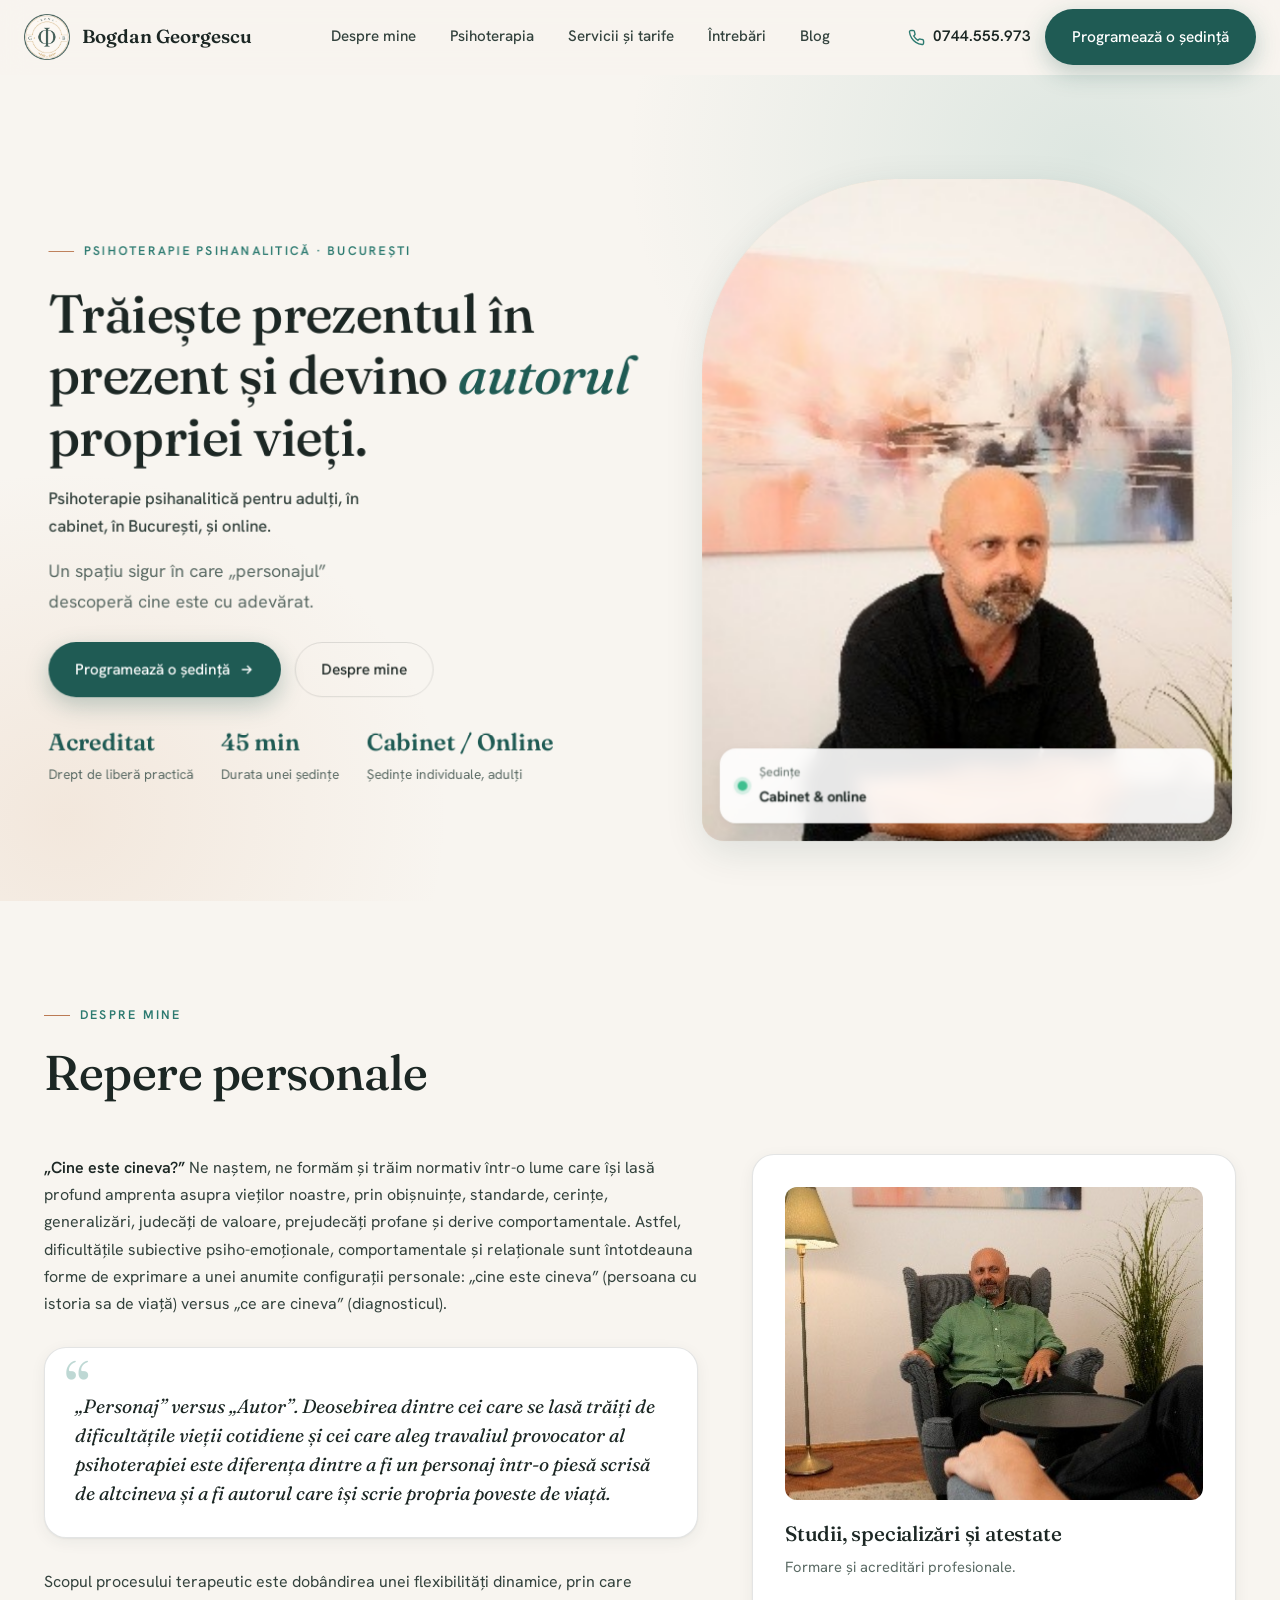
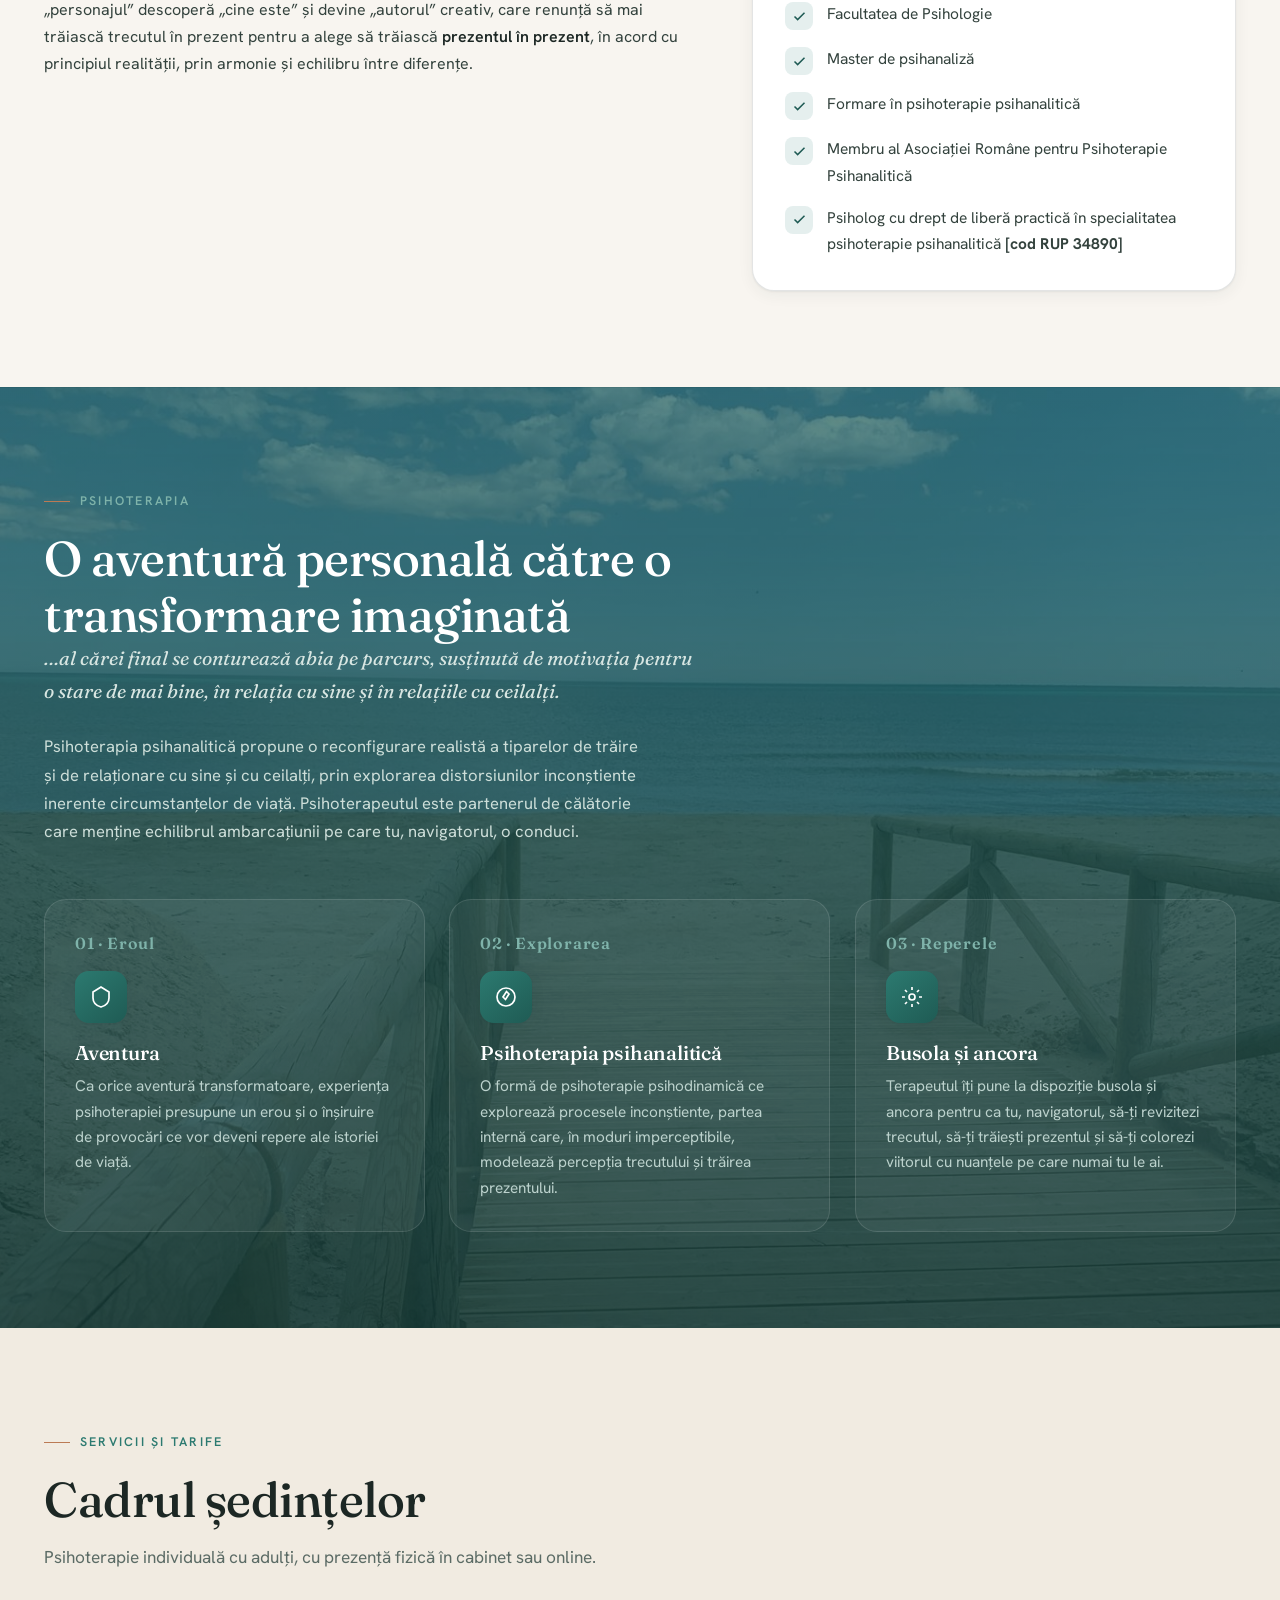
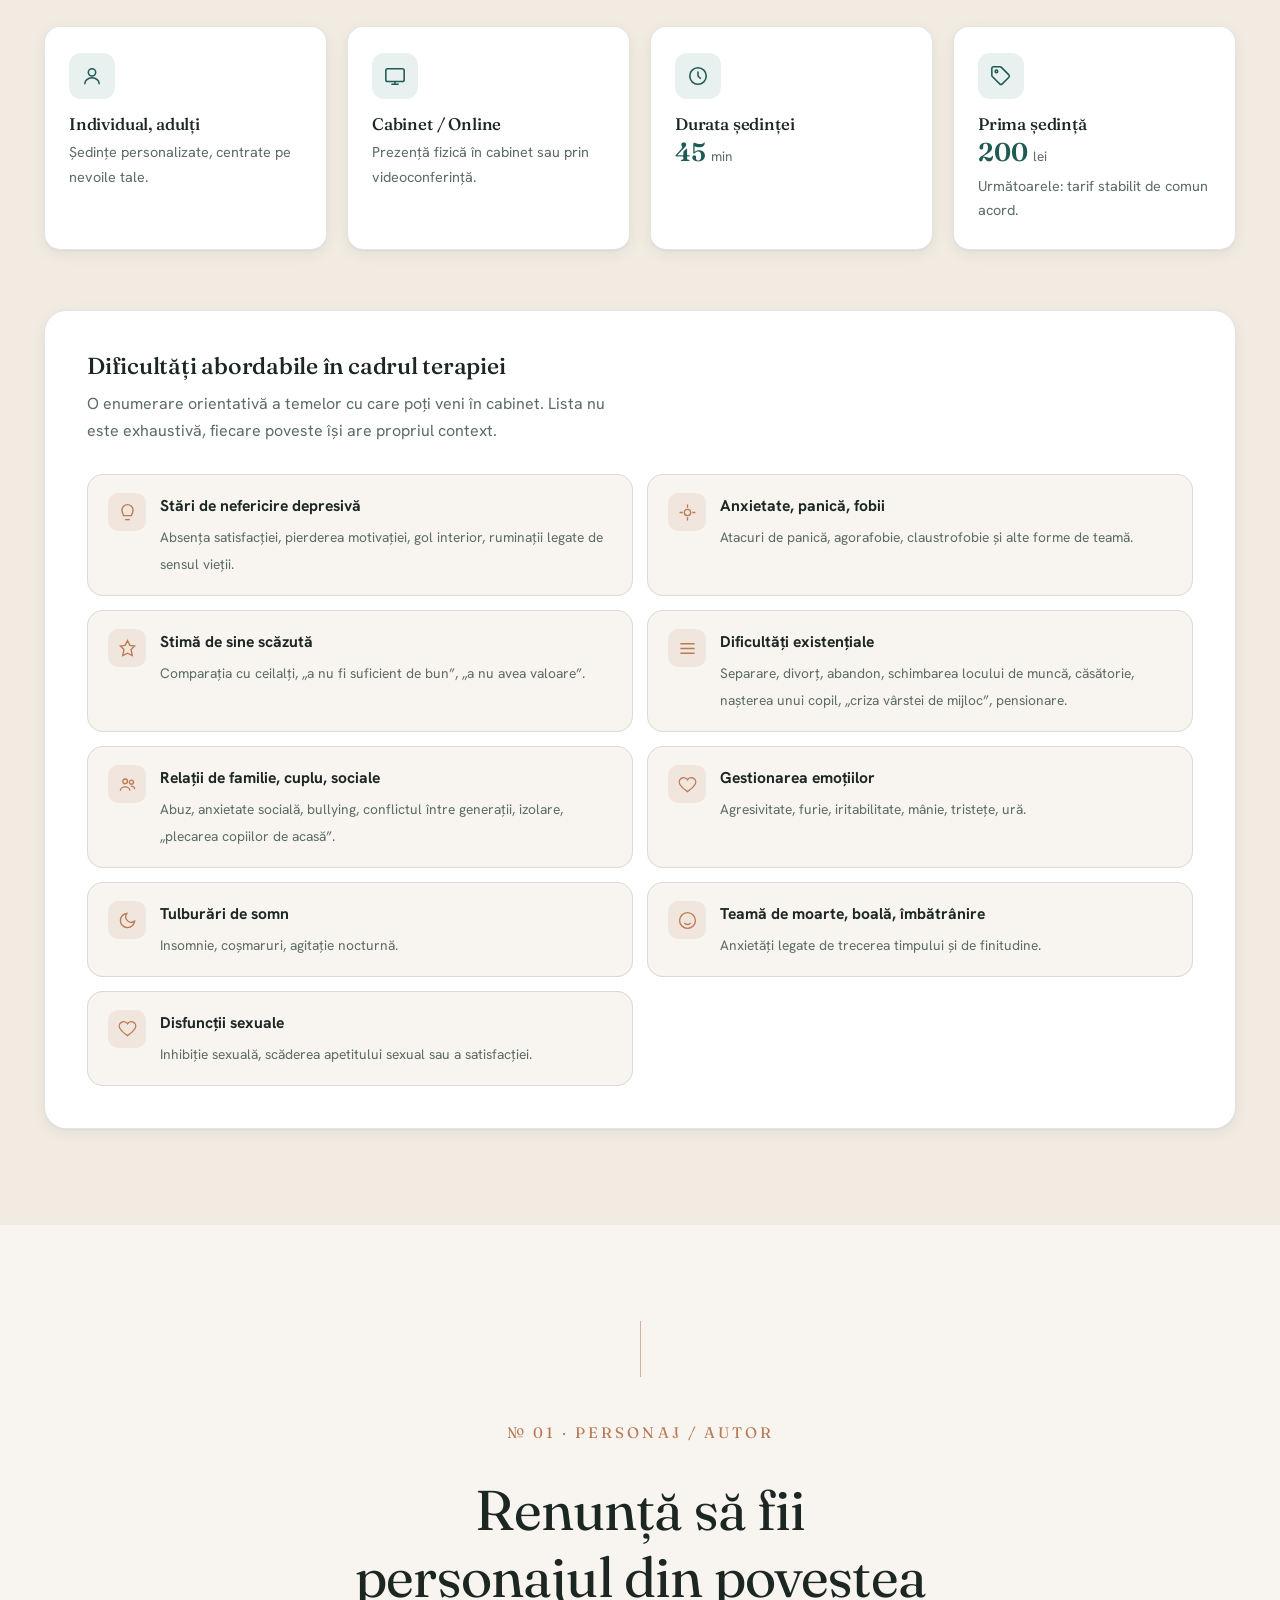
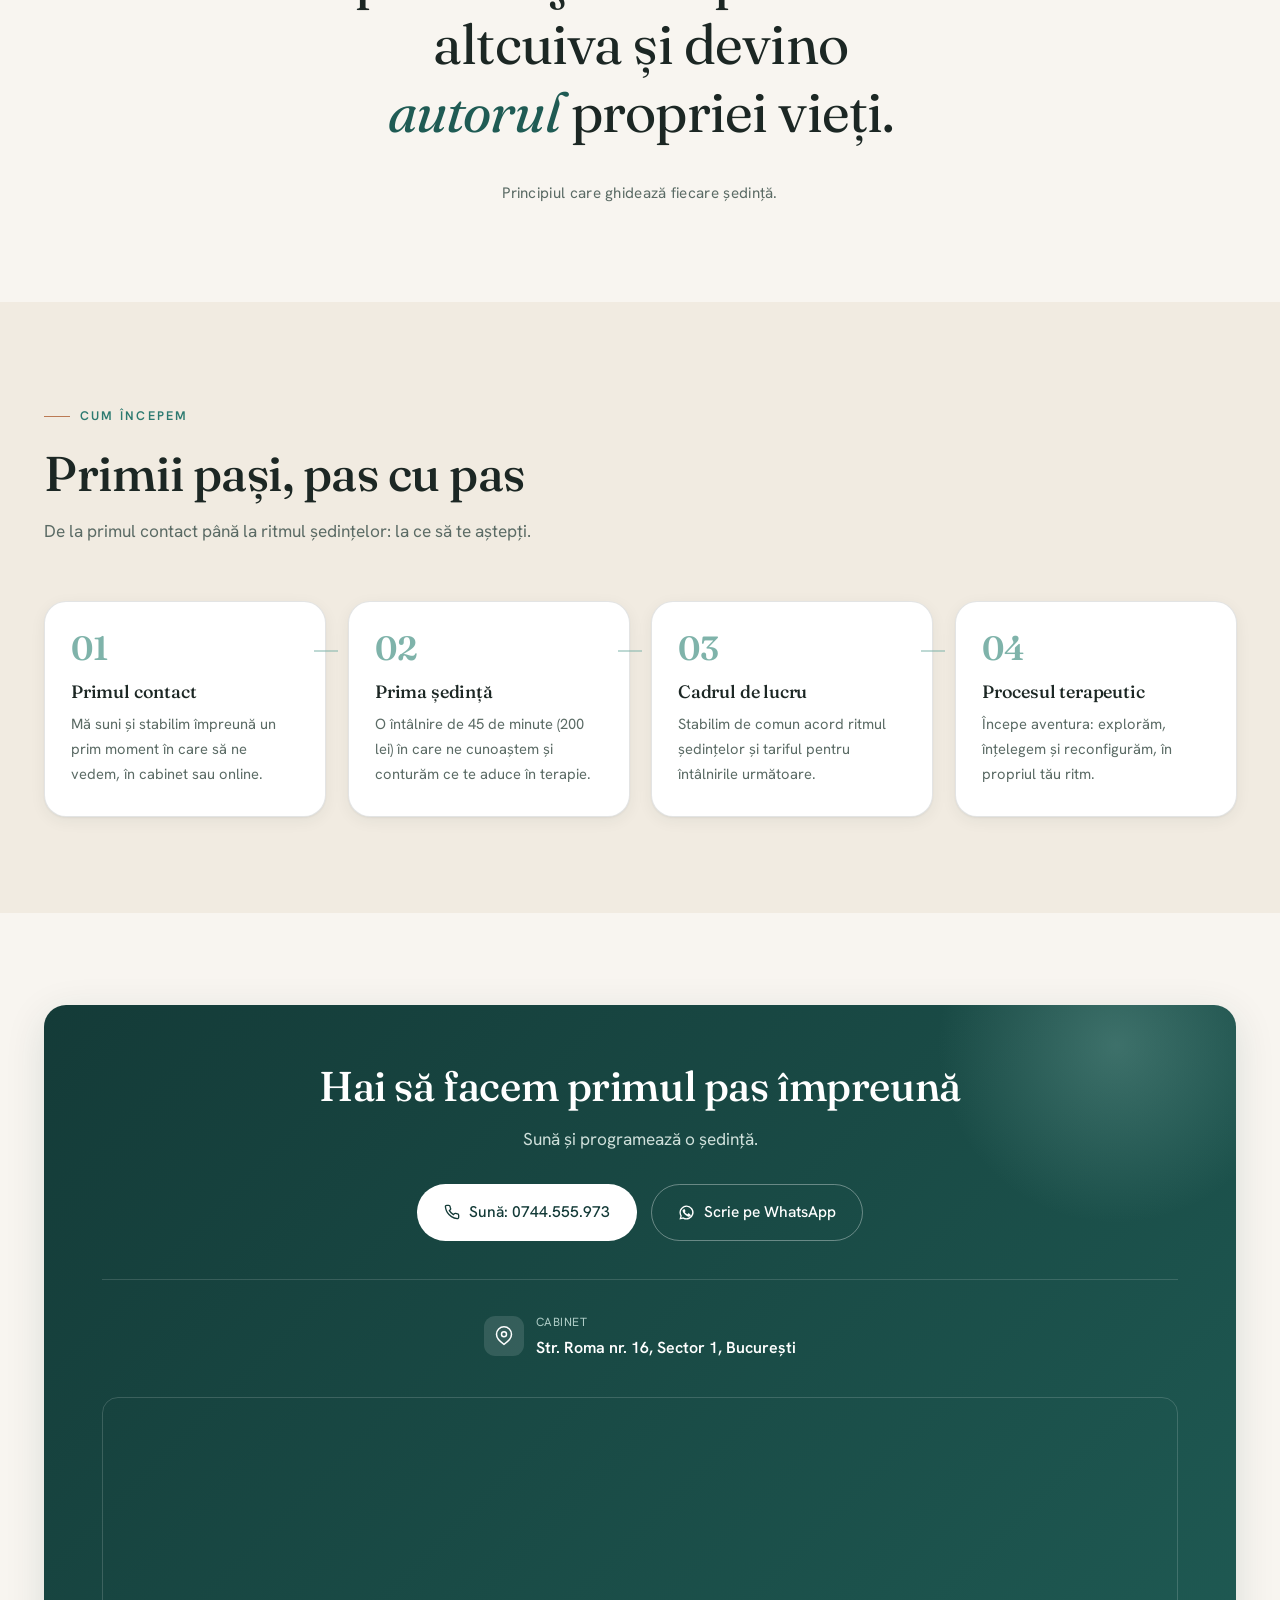
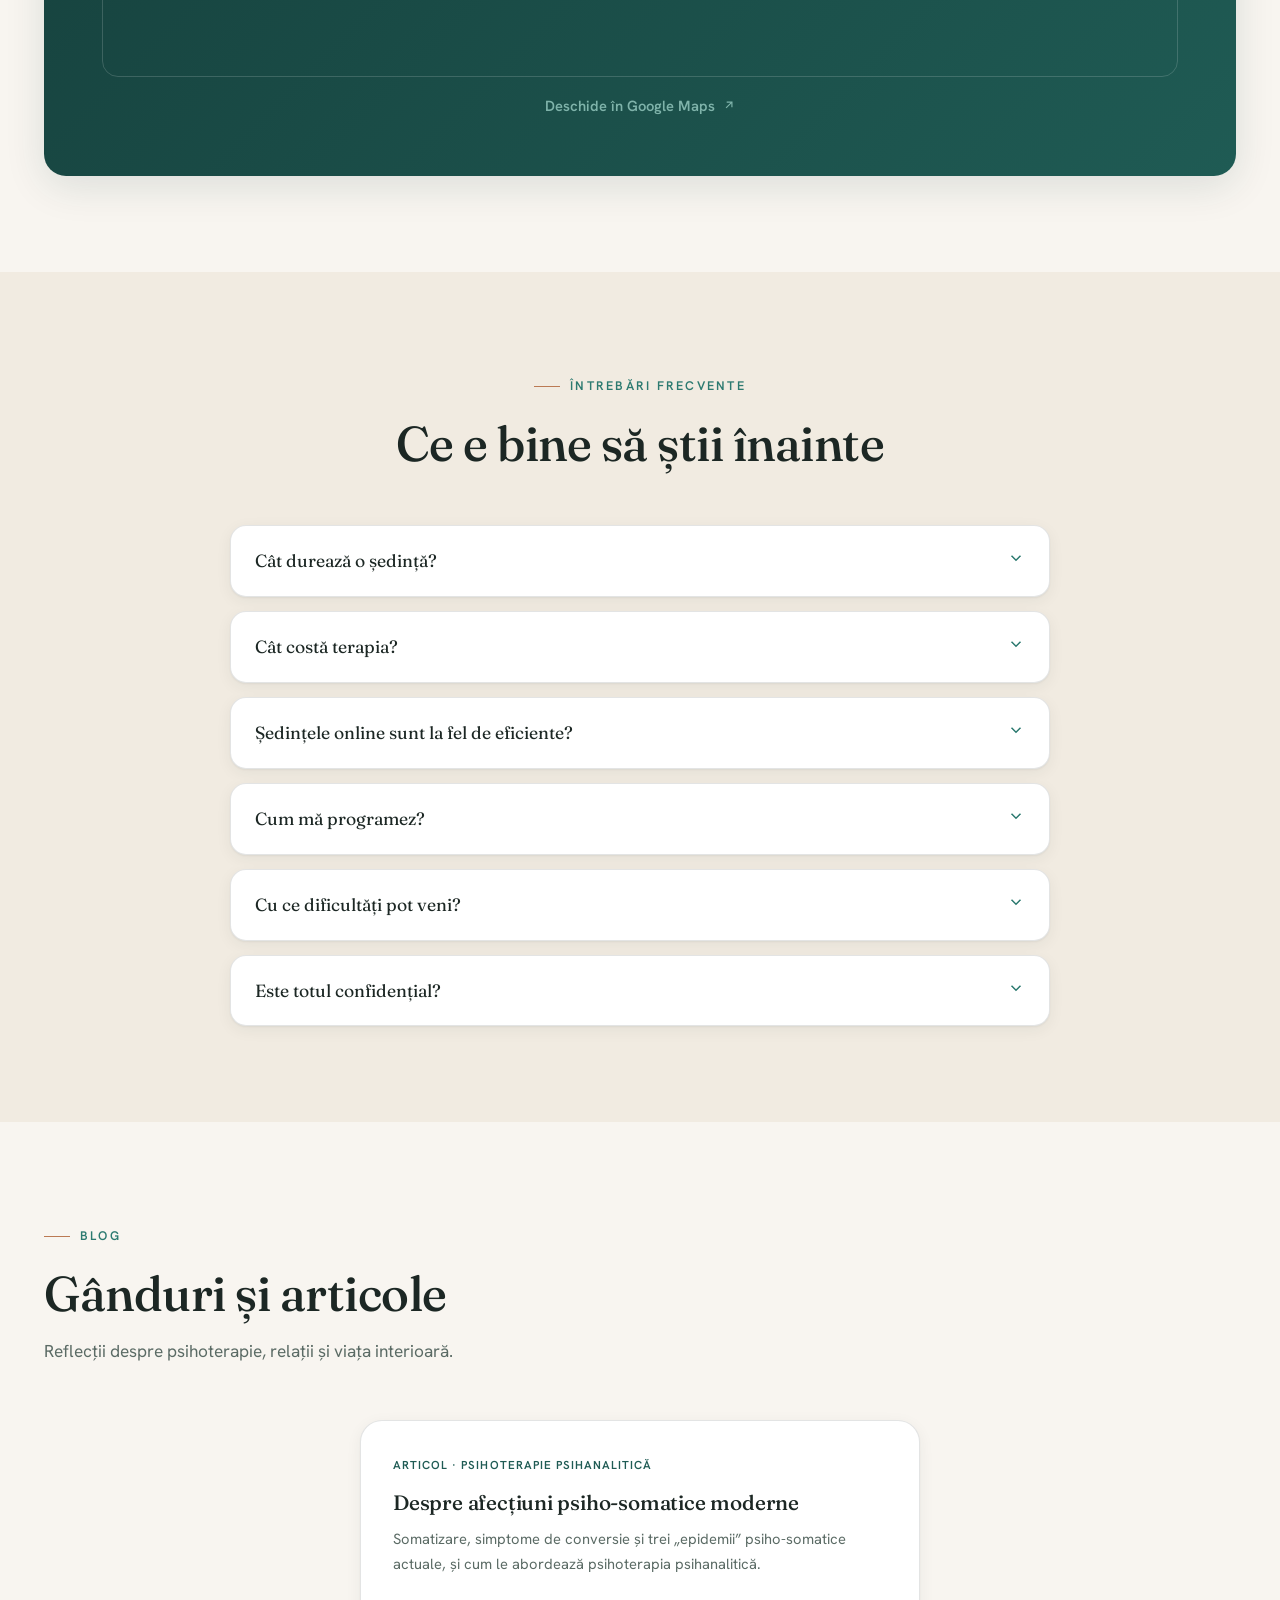
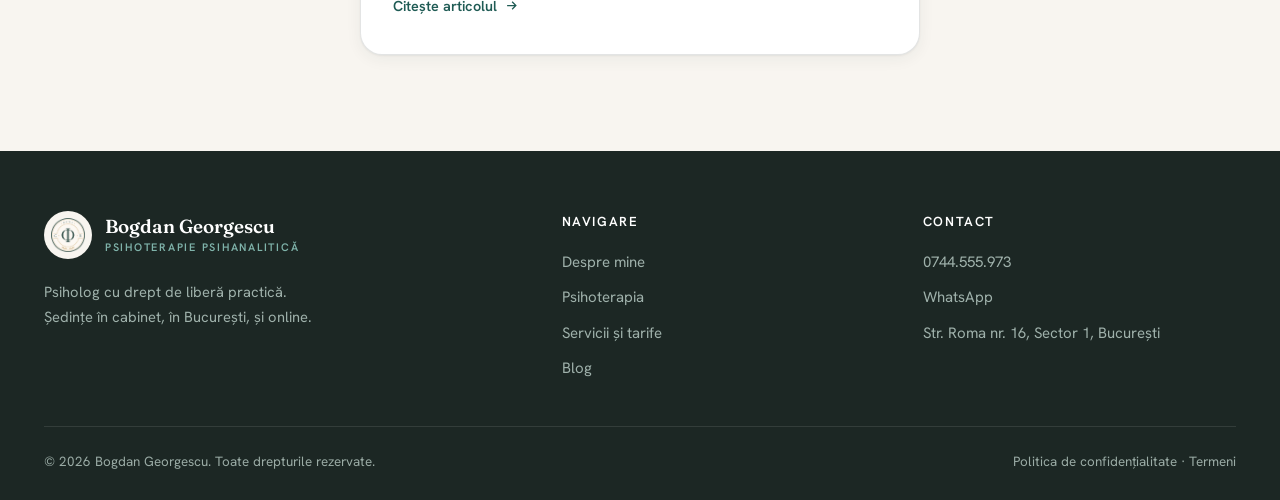
==== index.html @ 15e38ee3 "Harta interactiva cu pin (OpenStreetMap, fara cookies) + link Google Maps Co-Authored-By: Claude Opu" ====
<!DOCTYPE html>
<html lang="ro">
<head>
<meta charset="UTF-8">
<meta name="viewport" content="width=device-width, initial-scale=1.0">
<meta name="robots" content="noindex, nofollow">
<title>Bogdan Georgescu · Psihoterapie psihanalitică | București</title>
<meta name="description" content="Cabinet de psihoterapie psihanalitică, psiholog cu drept de liberă practică. Ședințe individuale cu adulți, în cabinet (Str. Roma nr. 16, Sector 1, București) sau online.">
<meta name="theme-color" content="#143b38">
<link rel="icon" type="image/png" href="images/logo-mark.png">
<link rel="apple-touch-icon" href="images/logo-mark.png">

<!-- Open Graph / Twitter -->
<meta property="og:type" content="website">
<meta property="og:locale" content="ro_RO">
<meta property="og:title" content="Bogdan Georgescu · Psihoterapie psihanalitică">
<meta property="og:description" content="Un cadru terapeutic pentru explorarea dificultăților emoționale, relaționale și existențiale. Ședințe în cabinet (București) sau online.">
<meta property="og:image" content="images/logo-full.png">
<meta name="twitter:card" content="summary_large_image">
<meta name="twitter:title" content="Bogdan Georgescu · Psihoterapie psihanalitică">
<meta name="twitter:description" content="Psihoterapie psihanalitică pentru adulți, în cabinet, în București, și online.">
<meta name="twitter:image" content="images/logo-full.png">

<link rel="preconnect" href="https://fonts.googleapis.com">
<link rel="preconnect" href="https://fonts.gstatic.com" crossorigin>
<link href="https://fonts.googleapis.com/css2?family=Fraunces:opsz,wght@9..144,400;9..144,500;9..144,600&family=Hanken+Grotesk:wght@400;500;600;700&display=swap" rel="stylesheet">

<link rel="stylesheet" href="styles.css">
</head>
<body>

<a href="#despre" class="skip">Sari la conținut</a>
<div class="progress" id="progress"></div>

<!-- ============ NAV ============ -->
<header class="nav" id="nav">
  <div class="wrap nav-inner">
    <a href="#top" class="brand">
      <img src="images/logo-mark.png" alt="" class="logo-mark">
      <span>Bogdan&nbsp;Georgescu</span>
    </a>
    <nav class="nav-links" id="navlinks">
      <a href="#despre">Despre mine</a>
      <a href="#psihoterapia">Psihoterapia</a>
      <a href="#servicii">Servicii și tarife</a>
      <a href="#faq">Întrebări</a>
      <a href="#blog">Blog</a>
    </nav>
    <div class="nav-cta">
      <span class="nav-phone">
        <svg width="17" height="17" viewBox="0 0 24 24" fill="none" stroke="currentColor" stroke-width="2"><path d="M22 16.92v3a2 2 0 0 1-2.18 2 19.79 19.79 0 0 1-8.63-3.07 19.5 19.5 0 0 1-6-6 19.79 19.79 0 0 1-3.07-8.67A2 2 0 0 1 4.11 2h3a2 2 0 0 1 2 1.72c.13.96.36 1.9.7 2.81a2 2 0 0 1-.45 2.11L8.09 9.91a16 16 0 0 0 6 6l1.27-1.27a2 2 0 0 1 2.11-.45c.91.34 1.85.57 2.81.7A2 2 0 0 1 22 16.92z"/></svg>
        0744.555.973
      </span>
      <a href="#contact" class="btn btn-primary">Programează o ședință</a>
      <button class="burger" id="burger" aria-label="Deschide meniul" aria-expanded="false" aria-controls="navlinks"><span></span><span></span><span></span></button>
    </div>
  </div>
</header>

<a id="top"></a>

<!-- ============ HERO ============ -->
<section class="hero">
  <div class="wrap hero-grid">
    <div class="reveal">
      <span class="eyebrow">Psihoterapie psihanalitică · București</span>
      <h1>Trăiește prezentul în prezent și devino <em>autorul</em> propriei vieți.</h1>
      <p class="hero-desc">Psihoterapie psihanalitică pentru adulți, în cabinet, în București, și online.</p>
      <p class="lead">Un spațiu sigur în care „personajul” descoperă cine este cu adevărat.</p>
      <div class="hero-actions">
        <a href="#contact" class="btn btn-primary">
          Programează o ședință
          <svg width="16" height="16" viewBox="0 0 24 24" fill="none" stroke="currentColor" stroke-width="2"><path d="M5 12h14M13 6l6 6-6 6"/></svg>
        </a>
        <a href="#despre" class="btn btn-ghost">Despre mine</a>
      </div>
      <div class="hero-meta">
        <div class="item"><span class="k">Acreditat</span><span class="v">Drept de liberă practică</span></div>
        <div class="item"><span class="k">45 min</span><span class="v">Durata unei ședințe</span></div>
        <div class="item"><span class="k">Cabinet / Online</span><span class="v">Ședințe individuale, adulți</span></div>
      </div>
    </div>

    <div class="reveal">
      <div class="portrait">
        <img src="images/portret.jpg" alt="Psihoterapeut Bogdan Georgescu" class="portrait-img">
        <div class="badge">
          <span class="dot"></span>
          <div><small>Ședințe</small><strong>Cabinet &amp; online</strong></div>
        </div>
      </div>
    </div>
  </div>
</section>

<!-- ============ DESPRE MINE ============ -->
<section class="block" id="despre">
  <div class="wrap">
    <div class="section-head reveal">
      <span class="eyebrow">Despre mine</span>
      <h2>Repere personale</h2>
    </div>
    <div class="about-grid">
      <div class="prose reveal">
        <p><span class="hl">„Cine este cineva?”</span> Ne naștem, ne formăm și trăim normativ într-o lume care își lasă profund amprenta asupra vieților noastre, prin obișnuințe, standarde, cerințe, generalizări, judecăți de valoare, prejudecăți profane și derive comportamentale. Astfel, dificultățile subiective psiho-emoționale, comportamentale și relaționale sunt întotdeauna forme de exprimare a unei anumite configurații personale: „cine este cineva” (persoana cu istoria sa de viață) versus „ce are cineva” (diagnosticul).</p>

        <div class="pullcard">
          <p>„Personaj” versus „Autor”. Deosebirea dintre cei care se lasă trăiți de dificultățile vieții cotidiene și cei care aleg travaliul provocator al psihoterapiei este diferența dintre a fi un personaj într-o piesă scrisă de altcineva și a fi autorul care își scrie propria poveste de viață.</p>
        </div>

        <p>Scopul procesului terapeutic este dobândirea unei flexibilități dinamice, prin care „personajul” descoperă „cine este” și devine „autorul” creativ, care renunță să mai trăiască trecutul în prezent pentru a alege să trăiască <span class="hl">prezentul în prezent</span>, în acord cu principiul realității, prin armonie și echilibru între diferențe.</p>
      </div>

      <aside class="credentials reveal">
        <img src="images/cabinet.jpg" alt="Cabinetul de psihoterapie" class="cab-img">
        <h3>Studii, specializări și atestate</h3>
        <p class="muted">Formare și acreditări profesionale.</p>
        <ul class="cred-list">
          <li><span class="ic"><svg viewBox="0 0 24 24" fill="none" stroke="currentColor" stroke-width="2.4"><path d="M20 6 9 17l-5-5"/></svg></span><span>Facultatea de Psihologie</span></li>
          <li><span class="ic"><svg viewBox="0 0 24 24" fill="none" stroke="currentColor" stroke-width="2.4"><path d="M20 6 9 17l-5-5"/></svg></span><span>Master de psihanaliză</span></li>
          <li><span class="ic"><svg viewBox="0 0 24 24" fill="none" stroke="currentColor" stroke-width="2.4"><path d="M20 6 9 17l-5-5"/></svg></span><span>Formare în psihoterapie psihanalitică</span></li>
          <li><span class="ic"><svg viewBox="0 0 24 24" fill="none" stroke="currentColor" stroke-width="2.4"><path d="M20 6 9 17l-5-5"/></svg></span><span>Membru al Asociației Române pentru Psihoterapie Psihanalitică</span></li>
          <li><span class="ic"><svg viewBox="0 0 24 24" fill="none" stroke="currentColor" stroke-width="2.4"><path d="M20 6 9 17l-5-5"/></svg></span><span>Psiholog cu drept de liberă practică în specialitatea psihoterapie psihanalitică <strong>[cod RUP 34890]</strong></span></li>
        </ul>
      </aside>
    </div>
  </div>
</section>

<!-- ============ PSIHOTERAPIA ============ -->
<section class="block dark" id="psihoterapia" style="background-image:linear-gradient(rgba(31,91,84,.70),rgba(20,59,56,.84)),url('images/drum.jpg');background-size:cover;background-position:center">
  <div class="wrap">
    <div class="section-head reveal">
      <span class="eyebrow">Psihoterapia</span>
      <h2>O aventură personală către o transformare imaginată</h2>
      <p class="prose-intro">…al cărei final se conturează abia pe parcurs, susținută de motivația pentru o stare de mai bine, în relația cu sine și în relațiile cu ceilalți.</p>
      <p style="margin-top:24px;max-width:66ch;color:#cdded9;font-size:1.04rem">Psihoterapia psihanalitică propune o reconfigurare realistă a tiparelor de trăire și de relaționare cu sine și cu ceilalți, prin explorarea distorsiunilor inconștiente inerente circumstanțelor de viață. Psihoterapeutul este partenerul de călătorie care menține echilibrul ambarcațiunii pe care tu, navigatorul, o conduci.</p>
    </div>

    <div class="journey">
      <div class="jcard reveal">
        <span class="num">01 · Eroul</span>
        <div class="ic">
          <svg width="24" height="24" viewBox="0 0 24 24" fill="none" stroke="currentColor" stroke-width="1.7"><path d="M12 2 4 7v6c0 5 3.4 7.7 8 9 4.6-1.3 8-4 8-9V7l-8-5z"/></svg>
        </div>
        <h4>Aventura</h4>
        <p>Ca orice aventură transformatoare, experiența psihoterapiei presupune un erou și o înșiruire de provocări ce vor deveni repere ale istoriei de viață.</p>
      </div>
      <div class="jcard reveal">
        <span class="num">02 · Explorarea</span>
        <div class="ic">
          <svg width="24" height="24" viewBox="0 0 24 24" fill="none" stroke="currentColor" stroke-width="1.7"><circle cx="12" cy="12" r="9"/><path d="m15 9-3.5 5.5L9 12l3.5-5.5L15 9z"/></svg>
        </div>
        <h4>Psihoterapia psihanalitică</h4>
        <p>O formă de psihoterapie psihodinamică ce explorează procesele inconștiente, partea internă care, în moduri imperceptibile, modelează percepția trecutului și trăirea prezentului.</p>
      </div>
      <div class="jcard reveal">
        <span class="num">03 · Reperele</span>
        <div class="ic">
          <svg width="24" height="24" viewBox="0 0 24 24" fill="none" stroke="currentColor" stroke-width="1.7"><circle cx="12" cy="12" r="3"/><path d="M12 2v3M12 19v3M2 12h3M19 12h3M5 5l2 2M17 17l2 2M19 5l-2 2M7 17l-2 2"/></svg>
        </div>
        <h4>Busola și ancora</h4>
        <p>Terapeutul îți pune la dispoziție busola și ancora pentru ca tu, navigatorul, să-ți revizitezi trecutul, să-ți trăiești prezentul și să-ți colorezi viitorul cu nuanțele pe care numai tu le ai.</p>
      </div>
    </div>
  </div>
</section>

<!-- ============ SERVICII ȘI TARIFE ============ -->
<section class="block alt" id="servicii">
  <div class="wrap">
    <div class="section-head reveal">
      <span class="eyebrow">Servicii și tarife</span>
      <h2>Cadrul ședințelor</h2>
      <p class="sub">Psihoterapie individuală cu adulți, cu prezență fizică în cabinet sau online.</p>
    </div>

    <div class="fact-grid">
      <div class="fact reveal">
        <div class="ic"><svg width="22" height="22" viewBox="0 0 24 24" fill="none" stroke="currentColor" stroke-width="1.7"><circle cx="12" cy="8" r="4"/><path d="M4 21c0-4 3.6-7 8-7s8 3 8 7"/></svg></div>
        <h4>Individual, adulți</h4>
        <p>Ședințe personalizate, centrate pe nevoile tale.</p>
      </div>
      <div class="fact reveal">
        <div class="ic"><svg width="22" height="22" viewBox="0 0 24 24" fill="none" stroke="currentColor" stroke-width="1.7"><rect x="2" y="4" width="20" height="14" rx="2"/><path d="M8 21h8M12 18v3"/></svg></div>
        <h4>Cabinet / Online</h4>
        <p>Prezență fizică în cabinet sau prin videoconferință.</p>
      </div>
      <div class="fact reveal">
        <div class="ic"><svg width="22" height="22" viewBox="0 0 24 24" fill="none" stroke="currentColor" stroke-width="1.7"><circle cx="12" cy="12" r="9"/><path d="M12 7v5l3 3"/></svg></div>
        <h4>Durata ședinței</h4>
        <p class="big">45 <span>min</span></p>
      </div>
      <div class="fact reveal">
        <div class="ic"><svg width="22" height="22" viewBox="0 0 24 24" fill="none" stroke="currentColor" stroke-width="1.7"><path d="M20.6 13.4 13.4 20.6a2 2 0 0 1-2.8 0L2.5 12.5A2 2 0 0 1 2 11V4a2 2 0 0 1 2-2h7a2 2 0 0 1 1.4.6l8.2 8.2a2 2 0 0 1 0 2.6z"/><circle cx="7" cy="7" r="1.4"/></svg></div>
        <h4>Prima ședință</h4>
        <p class="big">200 <span>lei</span></p>
        <p style="margin-top:8px">Următoarele: tarif stabilit de comun acord.</p>
      </div>
    </div>

    <div class="diff-wrap reveal">
      <h3>Dificultăți abordabile în cadrul terapiei</h3>
      <p class="muted">O enumerare orientativă a temelor cu care poți veni în cabinet. Lista nu este exhaustivă, fiecare poveste își are propriul context.</p>
      <div class="diff-grid">
        <div class="diff"><span class="ic"><svg viewBox="0 0 24 24" fill="none" stroke="currentColor" stroke-width="1.7"><path d="M12 2a7 7 0 0 0-7 7c0 3 2 5 2 7h10c0-2 2-4 2-7a7 7 0 0 0-7-7z"/><path d="M9 21h6"/></svg></span><div><strong>Stări de nefericire depresivă</strong><span>Absența satisfacției, pierderea motivației, gol interior, ruminații legate de sensul vieții.</span></div></div>
        <div class="diff"><span class="ic"><svg viewBox="0 0 24 24" fill="none" stroke="currentColor" stroke-width="1.7"><path d="M12 2v4M12 18v4M2 12h4M18 12h4"/><circle cx="12" cy="12" r="4"/></svg></span><div><strong>Anxietate, panică, fobii</strong><span>Atacuri de panică, agorafobie, claustrofobie și alte forme de teamă.</span></div></div>
        <div class="diff"><span class="ic"><svg viewBox="0 0 24 24" fill="none" stroke="currentColor" stroke-width="1.7"><path d="M12 2 15 8l6 .9-4.5 4.3L18 21l-6-3-6 3 1.5-7.8L3 8.9 9 8z"/></svg></span><div><strong>Stimă de sine scăzută</strong><span>Comparația cu ceilalți, „a nu fi suficient de bun”, „a nu avea valoare”.</span></div></div>
        <div class="diff"><span class="ic"><svg viewBox="0 0 24 24" fill="none" stroke="currentColor" stroke-width="1.7"><path d="M3 12h18M3 6h18M3 18h18"/></svg></span><div><strong>Dificultăți existențiale</strong><span>Separare, divorț, abandon, schimbarea locului de muncă, căsătorie, nașterea unui copil, „criza vârstei de mijloc”, pensionare.</span></div></div>
        <div class="diff"><span class="ic"><svg viewBox="0 0 24 24" fill="none" stroke="currentColor" stroke-width="1.7"><circle cx="9" cy="8" r="3"/><circle cx="17" cy="9" r="2.5"/><path d="M3 20c0-3 2.7-5 6-5s6 2 6 5M16 14c2.5 0 5 1.5 5 4"/></svg></span><div><strong>Relații de familie, cuplu, sociale</strong><span>Abuz, anxietate socială, bullying, conflictul între generații, izolare, „plecarea copiilor de acasă”.</span></div></div>
        <div class="diff"><span class="ic"><svg viewBox="0 0 24 24" fill="none" stroke="currentColor" stroke-width="1.7"><path d="M12 21s-7-4.5-9.5-9A5 5 0 0 1 12 6a5 5 0 0 1 9.5 6c-2.5 4.5-9.5 9-9.5 9z"/></svg></span><div><strong>Gestionarea emoțiilor</strong><span>Agresivitate, furie, iritabilitate, mânie, tristețe, ură.</span></div></div>
        <div class="diff"><span class="ic"><svg viewBox="0 0 24 24" fill="none" stroke="currentColor" stroke-width="1.7"><path d="M21 12.8A9 9 0 1 1 11.2 3a7 7 0 0 0 9.8 9.8z"/></svg></span><div><strong>Tulburări de somn</strong><span>Insomnie, coșmaruri, agitație nocturnă.</span></div></div>
        <div class="diff"><span class="ic"><svg viewBox="0 0 24 24" fill="none" stroke="currentColor" stroke-width="1.7"><path d="M12 2a10 10 0 1 0 10 10A10 10 0 0 0 12 2z"/><path d="M8 15s1.5 2 4 2 4-2 4-2M9 9h.01M15 9h.01"/></svg></span><div><strong>Teamă de moarte, boală, îmbătrânire</strong><span>Anxietăți legate de trecerea timpului și de finitudine.</span></div></div>
        <div class="diff"><span class="ic"><svg viewBox="0 0 24 24" fill="none" stroke="currentColor" stroke-width="1.7"><path d="M12 21s-7-4.5-9.5-9A5 5 0 0 1 12 6a5 5 0 0 1 9.5 6c-2.5 4.5-9.5 9-9.5 9z"/></svg></span><div><strong>Disfuncții sexuale</strong><span>Inhibiție sexuală, scăderea apetitului sexual sau a satisfacției.</span></div></div>
      </div>
    </div>
  </div>
</section>

<!-- ============ SIGNATURE ============ -->
<section class="signature">
  <div class="wrap">
    <span class="num reveal">№ 01 · Personaj / Autor</span>
    <blockquote class="sig-quote reveal">Renunță să fii personajul din povestea altcuiva și devino <em>autorul</em> propriei vieți.</blockquote>
    <p class="sig-by reveal">Principiul care ghidează fiecare ședință.</p>
  </div>
</section>

<!-- ============ CUM ÎNCEPEM ============ -->
<section class="block alt" id="cum-incepem">
  <div class="wrap">
    <div class="section-head reveal">
      <span class="eyebrow">Cum începem</span>
      <h2>Primii pași, pas cu pas</h2>
      <p class="sub">De la primul contact până la ritmul ședințelor: la ce să te aștepți.</p>
    </div>
    <div class="steps">
      <div class="step reveal">
        <span class="n">01</span>
        <h4>Primul contact</h4>
        <p>Mă suni și stabilim împreună un prim moment în care să ne vedem, în cabinet sau online.</p>
      </div>
      <div class="step reveal">
        <span class="n">02</span>
        <h4>Prima ședință</h4>
        <p>O întâlnire de 45 de minute (200 lei) în care ne cunoaștem și conturăm ce te aduce în terapie.</p>
      </div>
      <div class="step reveal">
        <span class="n">03</span>
        <h4>Cadrul de lucru</h4>
        <p>Stabilim de comun acord ritmul ședințelor și tariful pentru întâlnirile următoare.</p>
      </div>
      <div class="step reveal">
        <span class="n">04</span>
        <h4>Procesul terapeutic</h4>
        <p>Începe aventura: explorăm, înțelegem și reconfigurăm, în propriul tău ritm.</p>
      </div>
    </div>
  </div>
</section>

<!-- ============ CONTACT / CTA ============ -->
<section class="contact" id="contact">
  <div class="wrap">
    <div class="contact-card reveal">
      <h2>Hai să facem primul pas împreună</h2>
      <p class="lead">Sună și programează o ședință.</p>
      <div class="contact-actions">
        <a href="tel:0744555973" class="btn btn-on-dark">
          <svg width="16" height="16" viewBox="0 0 24 24" fill="none" stroke="currentColor" stroke-width="2"><path d="M22 16.92v3a2 2 0 0 1-2.18 2 19.79 19.79 0 0 1-8.63-3.07 19.5 19.5 0 0 1-6-6 19.79 19.79 0 0 1-3.07-8.67A2 2 0 0 1 4.11 2h3a2 2 0 0 1 2 1.72c.13.96.36 1.9.7 2.81a2 2 0 0 1-.45 2.11L8.09 9.91a16 16 0 0 0 6 6l1.27-1.27a2 2 0 0 1 2.11-.45c.91.34 1.85.57 2.81.7A2 2 0 0 1 22 16.92z"/></svg>
          Sună: 0744.555.973
        </a>
        <a href="https://wa.me/40744555973" target="_blank" rel="noopener" class="btn btn-outline-dark">
          <svg width="17" height="17" viewBox="0 0 24 24" fill="currentColor"><path d="M12 2a10 10 0 0 0-8.6 15L2 22l5.1-1.3A10 10 0 1 0 12 2zm0 18a8 8 0 0 1-4.1-1.1l-.3-.2-3 .8.8-2.9-.2-.3A8 8 0 1 1 12 20zm4.6-6c-.2-.1-1.5-.700-1.7-.8-.2-.1-.4-.1-.6.1l-.8 1c-.1.2-.3.2-.5.1a6.5 6.5 0 0 1-1.9-1.2 7 7 0 0 1-1.3-1.7c-.1-.2 0-.4.1-.5l.4-.4.2-.4v-.4l-.8-1.9c-.2-.5-.4-.4-.6-.4h-.5a1 1 0 0 0-.7.3A3 3 0 0 0 6.4 9c0 1.6 1.2 3.2 1.3 3.4.2.2 2.3 3.5 5.5 4.8 2 .8 2.5.7 3 .6.6-.1 1.5-.6 1.7-1.2.2-.6.2-1.1.1-1.2l-.4-.2z"/></svg>
          Scrie pe WhatsApp
        </a>
      </div>
      <div class="contact-info">
        <div class="cinfo">
          <span class="ic"><svg width="20" height="20" viewBox="0 0 24 24" fill="none" stroke="currentColor" stroke-width="1.8"><path d="M21 10c0 6-9 12-9 12s-9-6-9-12a9 9 0 0 1 18 0z"/><circle cx="12" cy="10" r="3"/></svg></span>
          <div><small>Cabinet</small><strong>Str. Roma nr. 16, Sector 1, București</strong></div>
        </div>
      </div>
      <div class="map-ph reveal">
        <iframe title="Locația cabinetului pe hartă" src="https://www.openstreetmap.org/export/embed.html?bbox=26.0897%2C44.4508%2C26.0997%2C44.4568&layer=mapnik&marker=44.4538464%2C26.0947412" width="100%" height="100%" style="border:0;display:block" loading="lazy"></iframe>
      </div>
      <a href="https://www.google.com/maps/search/?api=1&query=44.4538464%2C26.0947412" target="_blank" rel="noopener" class="map-link">Deschide în Google Maps <svg width="14" height="14" viewBox="0 0 24 24" fill="none" stroke="currentColor" stroke-width="2"><path d="M7 17 17 7M8 7h9v9"/></svg></a>
    </div>
  </div>
</section>

<!-- ============ ÎNTREBĂRI FRECVENTE ============ -->
<section class="block alt" id="faq">
  <div class="wrap">
    <div class="section-head reveal" style="margin-inline:auto;text-align:center">
      <span class="eyebrow">Întrebări frecvente</span>
      <h2>Ce e bine să știi înainte</h2>
    </div>
    <div class="faq reveal">
      <details>
        <summary>Cât durează o ședință? <span class="chev"><svg width="18" height="18" viewBox="0 0 24 24" fill="none" stroke="currentColor" stroke-width="2"><path d="m6 9 6 6 6-6"/></svg></span></summary>
        <div class="ans">O ședință durează 45 de minute.</div>
      </details>
      <details>
        <summary>Cât costă terapia? <span class="chev"><svg width="18" height="18" viewBox="0 0 24 24" fill="none" stroke="currentColor" stroke-width="2"><path d="m6 9 6 6 6-6"/></svg></span></summary>
        <div class="ans">Prima ședință este 200 de lei. Pentru ședințele următoare, tariful se stabilește de comun acord.</div>
      </details>
      <details>
        <summary>Ședințele online sunt la fel de eficiente? <span class="chev"><svg width="18" height="18" viewBox="0 0 24 24" fill="none" stroke="currentColor" stroke-width="2"><path d="m6 9 6 6 6-6"/></svg></span></summary>
        <div class="ans">În perioada actuală, cu precădere după constrângerile, provocările și noile obișnuințe determinate de pandemia de COVID-19, ședințele desfășurate în mediul online au devenit o realitate din ce în ce mai des accesată inclusiv în domeniul psihoterapiei. Eficiența este raportul dintre rezultatele obținute și eforturile depuse, astfel că raportul de eficiență dintre ședințele online și cele cu prezență fizică ar trebui să fie sensibil egal, în sensul în care diferența de efort se reflectă în diferența dintre rezultate. Diferența comparativă dintre cele două tipuri de desfășurare a ședințelor este corespunzătoare diferenței dintre a trăi experiența relației cu o altă persoană în prezența acesteia și a trăi experiența relației în mediul virtual, din care lipsesc părți semnificative ale experienței trăite în prezența fizică a celeilalte persoane. Spre exemplu, eficiența poate fi privită în termenii diferenței multi-stratificate dintre a participa la o petrecere cu prezență fizică și a participa la o petrecere online.</div>
      </details>
      <details>
        <summary>Cum mă programez? <span class="chev"><svg width="18" height="18" viewBox="0 0 24 24" fill="none" stroke="currentColor" stroke-width="2"><path d="m6 9 6 6 6-6"/></svg></span></summary>
        <div class="ans">Telefonic sau pe WhatsApp, la 0744.555.973.</div>
      </details>
      <details>
        <summary>Cu ce dificultăți pot veni? <span class="chev"><svg width="18" height="18" viewBox="0 0 24 24" fill="none" stroke="currentColor" stroke-width="2"><path d="m6 9 6 6 6-6"/></svg></span></summary>
        <div class="ans">De la stări de neliniște, anxietate sau tristețe, până la dificultăți în relații, momente de cumpănă existențială sau întrebări legate de sensul vieții. Vezi lista completă în secțiunea „Servicii și tarife”.</div>
      </details>
      <details>
        <summary>Este totul confidențial? <span class="chev"><svg width="18" height="18" viewBox="0 0 24 24" fill="none" stroke="currentColor" stroke-width="2"><path d="m6 9 6 6 6-6"/></svg></span></summary>
        <div class="ans">Confidențialitatea este unul dintre reperele fundamentale fără de care nu poate exista o relație psihoterapeutică și care îl obligă pe terapeut să protejeze confidențialitatea tuturor informațiilor la care are acces în timpul desfășurării activității sale. Excepțiile de la obligația de confidențialitate sunt impuse de lege și de situații precum: protecția sănătății publice, prevenirea unui pericol iminent, punerea în pericol a vieții sau sănătății propriei persoane sau a unei alte persoane.</div>
      </details>
    </div>
  </div>
</section>

<!-- ============ BLOG ============ -->
<section class="block" id="blog">
  <div class="wrap">
    <div class="section-head reveal">
      <span class="eyebrow">Blog</span>
      <h2>Gânduri și articole</h2>
      <p class="sub">Reflecții despre psihoterapie, relații și viața interioară.</p>
    </div>
    <div class="blog-grid solo">
      <a class="post post-text reveal" href="afectiuni-psiho-somatice-moderne.html">
        <div class="body">
          <span class="tag-inline">Articol · Psihoterapie psihanalitică</span>
          <h4>Despre afecțiuni psiho-somatice moderne</h4>
          <p>Somatizare, simptome de conversie și trei „epidemii” psiho-somatice actuale, și cum le abordează psihoterapia psihanalitică.</p>
          <span class="more">Citește articolul <svg width="15" height="15" viewBox="0 0 24 24" fill="none" stroke="currentColor" stroke-width="2"><path d="M5 12h14M13 6l6 6-6 6"/></svg></span>
        </div>
      </a>
    </div>
  </div>
</section>

<!-- ============ FOOTER ============ -->
<footer class="ft">
  <div class="wrap">
    <div class="ft-top">
      <div class="ft-brand">
        <a href="#top" class="ft-brandlink">
          <span class="ft-mark"><img src="images/logo-mark.png" alt=""></span>
          <span class="ft-name">Bogdan Georgescu<small>Psihoterapie psihanalitică</small></span>
        </a>
        <p class="ft-desc">Psiholog cu drept de liberă practică. Ședințe în cabinet, în București, și online.</p>
      </div>
      <div class="ft-col">
        <h5>Navigare</h5>
        <a href="#despre">Despre mine</a>
        <a href="#psihoterapia">Psihoterapia</a>
        <a href="#servicii">Servicii și tarife</a>
        <a href="#blog">Blog</a>
      </div>
      <div class="ft-col">
        <h5>Contact</h5>
        <a href="tel:0744555973">0744.555.973</a>
        <a href="https://wa.me/40744555973" target="_blank" rel="noopener">WhatsApp</a>
        <a href="#contact">Str. Roma nr. 16, Sector 1, București</a>
      </div>
    </div>
    <div class="ft-bottom">
      <span>© <span id="year"></span> Bogdan Georgescu. Toate drepturile rezervate.</span>
      <span><a href="#">Politica de confidențialitate</a> · <a href="#">Termeni</a></span>
    </div>
  </div>
</footer>

<!-- ============ MOBILE ACTION BAR ============ -->
<div class="mobile-bar">
  <a href="tel:0744555973" class="btn btn-ghost btn-call" aria-label="Sună la 0744 555 973">
    <svg width="20" height="20" viewBox="0 0 24 24" fill="none" stroke="currentColor" stroke-width="2"><path d="M22 16.92v3a2 2 0 0 1-2.18 2 19.79 19.79 0 0 1-8.63-3.07 19.5 19.5 0 0 1-6-6 19.79 19.79 0 0 1-3.07-8.67A2 2 0 0 1 4.11 2h3a2 2 0 0 1 2 1.72c.13.96.36 1.9.7 2.81a2 2 0 0 1-.45 2.11L8.09 9.91a16 16 0 0 0 6 6l1.27-1.27a2 2 0 0 1 2.11-.45c.91.34 1.85.57 2.81.7A2 2 0 0 1 22 16.92z"/></svg>
  </a>
  <a href="#contact" class="btn btn-primary">Programează o ședință</a>
</div>

<script>
// year
document.getElementById('year').textContent = new Date().getFullYear();

// nav shadow + scroll progress
const nav = document.getElementById('nav');
const prog = document.getElementById('progress');
addEventListener('scroll', () => {
  nav.classList.toggle('scrolled', scrollY > 10);
  const h = document.documentElement.scrollHeight - innerHeight;
  prog.style.width = (h > 0 ? (scrollY / h) * 100 : 0) + '%';
}, { passive: true });

// mobile menu
const burger = document.getElementById('burger');
const navlinks = document.getElementById('navlinks');
burger.addEventListener('click', () => {
  const open = navlinks.classList.toggle('open');
  burger.setAttribute('aria-expanded', open ? 'true' : 'false');
});
navlinks.querySelectorAll('a').forEach(a => a.addEventListener('click', () => {
  navlinks.classList.remove('open'); burger.setAttribute('aria-expanded','false');
}));

// hide decorative SVG icons from screen readers
document.querySelectorAll('svg').forEach(s => {
  if (!s.closest('[aria-label]') && !s.hasAttribute('role')) s.setAttribute('aria-hidden','true');
});

// staggered reveal on scroll
document.querySelectorAll('.reveal').forEach(el => {
  const sibs = [...el.parentElement.children].filter(c => c.classList.contains('reveal'));
  if (sibs.length > 1) el.style.setProperty('--d', (sibs.indexOf(el) * 85) + 'ms');
});
const io = new IntersectionObserver((entries) => {
  entries.forEach(e => { if (e.isIntersecting) { e.target.classList.add('in'); io.unobserve(e.target); } });
}, { threshold: 0.14, rootMargin: '0px 0px -8% 0px' });
document.querySelectorAll('.reveal').forEach(el => io.observe(el));
</script>
</body>
</html>
---- styles.css ----
/* ============ TOKENS ============ */
:root{
  --sand-50:#f8f5f0;
  --sand-100:#f1ebe1;
  --sand-200:#e4d9c8;
  --ink-900:#1c2724;
  --ink-700:#33423d;
  --ink-500:#5b6b65;
  --teal-900:#143b38;
  --teal-700:#1f5b54;
  --teal-500:#2c7a70;
  --teal-300:#7fb3aa;
  --clay-500:#bb7a54;
  --clay-300:#d9a983;
  --white:#ffffff;
  --line:rgba(28,39,36,.12);
  --shadow-sm:0 1px 2px rgba(20,59,56,.06),0 4px 16px rgba(20,59,56,.06);
  --shadow-md:0 10px 40px rgba(20,59,56,.12);
  --r-lg:22px;
  --r-md:16px;
  --r-sm:10px;
  --maxw:1240px;
  --ease:cubic-bezier(.22,.61,.36,1);
  --ease-out:cubic-bezier(.16,1,.3,1);
}

/* ============ BASE ============ */
*{box-sizing:border-box;margin:0;padding:0}
html{scroll-behavior:smooth;scroll-padding-top:90px}
body{
  font-family:'Hanken Grotesk',system-ui,sans-serif;
  color:var(--ink-700);
  background:var(--sand-50);
  line-height:1.7;
  -webkit-font-smoothing:antialiased;
  overflow-x:hidden;
  font-variant-ligatures:none;
}
h1,h2,h3,h4{font-family:'Fraunces',Georgia,serif;color:var(--ink-900);font-weight:500;line-height:1.15;letter-spacing:-.01em}
a{color:inherit;text-decoration:none}
img{max-width:100%;display:block}
a:focus-visible,button:focus-visible,summary:focus-visible{outline:2px solid var(--teal-500);outline-offset:3px;border-radius:5px}
.skip{position:absolute;left:8px;top:-60px;z-index:100;background:var(--teal-900);color:#fff;padding:12px 20px;border-radius:0 0 12px 12px;font-weight:600;transition:top .2s var(--ease)}
.skip:focus{top:0}
.progress{position:fixed;top:0;left:0;height:3px;width:0;background:linear-gradient(90deg,var(--teal-500),var(--clay-500));z-index:60;transition:width .12s linear}
.wrap{max-width:var(--maxw);margin-inline:auto;padding-inline:24px}
.eyebrow{
  font-family:'Hanken Grotesk';font-size:.78rem;font-weight:600;letter-spacing:.18em;
  text-transform:uppercase;color:var(--teal-500);margin-bottom:18px;
  display:inline-flex;align-items:center;gap:10px;
}
.eyebrow::before{content:"";width:26px;height:1.5px;background:var(--clay-500);display:inline-block}

/* ============ BUTTONS ============ */
.btn{
  display:inline-flex;align-items:center;gap:9px;
  font-weight:500;font-size:.97rem;
  padding:14px 26px;border-radius:100px;border:1px solid transparent;
  cursor:pointer;transition:.3s var(--ease);white-space:nowrap;
}
.btn-primary{background:var(--teal-700);color:#fff;box-shadow:0 8px 24px rgba(31,91,84,.28)}
.btn-primary:hover{background:var(--teal-900);transform:translateY(-2px);box-shadow:0 14px 30px rgba(31,91,84,.34)}
.btn-ghost{background:transparent;color:var(--ink-900);border-color:var(--line)}
.btn-ghost:hover{background:var(--white);border-color:var(--teal-300);transform:translateY(-2px)}

/* ============ NAV ============ */
header.nav{
  position:sticky;top:0;z-index:50;
  background:rgba(248,245,240,.82);
  backdrop-filter:saturate(140%) blur(14px);
  border-bottom:1px solid transparent;
  transition:.3s var(--ease);
}
header.nav.scrolled{border-bottom-color:var(--line);box-shadow:0 4px 20px rgba(20,59,56,.05)}
.nav-inner{display:flex;align-items:center;justify-content:space-between;height:74px;max-width:1440px}
.brand{display:flex;align-items:center;gap:12px;font-family:'Fraunces';font-size:1.18rem;color:var(--ink-900);font-weight:600}
.brand .mark{
  width:40px;height:40px;border-radius:50%;flex:0 0 40px;
  background:linear-gradient(140deg,var(--teal-500),var(--teal-900));
  display:grid;place-items:center;color:#fff;font-size:1.05rem;
  box-shadow:inset 0 0 0 1.5px rgba(255,255,255,.25);
}
.nav-links{display:flex;align-items:center;gap:6px}
.nav-links a{
  font-size:.95rem;font-weight:500;color:var(--ink-700);
  padding:9px 14px;border-radius:100px;transition:.2s;white-space:nowrap;
}
.nav-links a:hover{color:var(--teal-700);background:rgba(44,122,112,.08)}
.nav-cta{display:flex;align-items:center;gap:14px}
.nav-phone{display:flex;align-items:center;gap:8px;font-weight:600;color:var(--ink-900);font-size:.95rem}
.nav-phone svg{color:var(--teal-500)}
.burger{display:none;background:none;border:1px solid var(--line);border-radius:10px;width:44px;height:44px;cursor:pointer;flex-direction:column;gap:4px;align-items:center;justify-content:center}
.burger span{width:18px;height:2px;background:var(--ink-900);border-radius:2px;transition:.3s}

/* ============ HERO ============ */
.hero{position:relative;padding:24px 0 40px;overflow:hidden;min-height:calc(100svh - 74px);display:flex;align-items:center}
.hero::before{
  content:"";position:absolute;inset:0;z-index:0;
  background:
    radial-gradient(60% 80% at 85% 10%,rgba(127,179,170,.22),transparent 60%),
    radial-gradient(50% 70% at 5% 90%,rgba(217,169,131,.18),transparent 60%);
}
.hero-grid{position:relative;z-index:1;display:grid;grid-template-columns:1.05fr .95fr;gap:60px;align-items:center}
.hero h1{font-size:clamp(2.2rem,4.4vw,3.4rem);margin:4px 0 16px}
.hero h1 em{font-style:italic;color:var(--teal-700)}
.hero .hero-desc{font-size:1.06rem;color:var(--ink-700);font-weight:500;margin:0 0 16px;max-width:36ch}
.hero .lead{font-size:1.12rem;color:var(--ink-500);max-width:32ch;margin-bottom:26px}
.hero-actions{display:flex;gap:14px;flex-wrap:wrap}
.hero-meta{display:flex;gap:28px;margin-top:26px;flex-wrap:wrap}
.hero-meta .item{display:flex;flex-direction:column}
.hero-meta .k{font-family:'Fraunces';font-size:1.5rem;color:var(--teal-700);font-weight:600}
.hero-meta .v{font-size:.86rem;color:var(--ink-500)}

/* hero portrait */
.portrait{
  position:relative;border-radius:200px 200px var(--r-lg) var(--r-lg);
  overflow:hidden;aspect-ratio:4/5;
  box-shadow:var(--shadow-md);background:var(--sand-200);
}
.portrait .ph{width:100%;height:100%}
.portrait .badge{
  position:absolute;left:18px;bottom:18px;right:18px;
  background:rgba(255,255,255,.9);backdrop-filter:blur(8px);
  border-radius:var(--r-md);padding:14px 18px;
  display:flex;align-items:center;gap:12px;box-shadow:var(--shadow-sm);
}
.portrait .badge .dot{width:10px;height:10px;border-radius:50%;background:#3fbf8f;box-shadow:0 0 0 4px rgba(63,191,143,.2)}
.portrait .badge small{display:block;color:var(--ink-500);font-size:.78rem}
.portrait .badge strong{font-size:.92rem;color:var(--ink-900)}

/* ============ SECTION SHELL ============ */
section.block{padding:96px 0;position:relative}
.section-head{max-width:660px;margin-bottom:54px}
.section-head h2{font-size:clamp(2.1rem,4vw,3.05rem)}
.section-head p.sub{margin-top:16px;color:var(--ink-500);font-size:1.08rem}
.alt{background:var(--sand-100)}
.dark{background:var(--teal-900);color:#cfe0db}
.dark h2,.dark h3,.dark h4{color:#fff}
.dark .eyebrow{color:var(--teal-300)}

/* ============ DESPRE ============ */
.about-grid{display:grid;grid-template-columns:1.15fr .85fr;gap:54px;align-items:start}
.prose p{margin-bottom:20px;color:var(--ink-700)}
.prose p .hl{color:var(--ink-900);font-weight:600}
.pullcard{
  background:var(--white);border:1px solid var(--line);border-radius:var(--r-lg);
  padding:30px;box-shadow:var(--shadow-sm);margin:30px 0;position:relative;
}
.pullcard::before{content:"“";position:absolute;top:6px;left:20px;font-family:'Fraunces';font-size:4.5rem;color:var(--teal-300);opacity:.5;line-height:1}
.pullcard p{font-family:'Fraunces';font-size:1.2rem;font-style:italic;color:var(--ink-900);margin:14px 0 0;line-height:1.5}

.credentials{
  background:var(--white);border:1px solid var(--line);border-radius:var(--r-lg);
  padding:32px;box-shadow:var(--shadow-sm);position:sticky;top:100px;
}
.credentials h3{font-size:1.3rem;margin-bottom:8px}
.credentials .muted{color:var(--ink-500);font-size:.92rem;margin-bottom:22px}
.cred-list{list-style:none;display:flex;flex-direction:column;gap:16px}
.cred-list li{display:flex;gap:14px;align-items:flex-start;font-size:.97rem}
.cred-list .ic{
  flex:0 0 28px;width:28px;height:28px;border-radius:8px;
  background:rgba(44,122,112,.12);color:var(--teal-700);
  display:grid;place-items:center;margin-top:1px;
}
.cred-list .ic svg{width:15px;height:15px}

/* ============ PSIHOTERAPIA (dark journey) ============ */
.journey{display:grid;grid-template-columns:repeat(3,1fr);gap:24px;margin-top:48px}
.jcard{
  background:rgba(255,255,255,.05);border:1px solid rgba(255,255,255,.12);
  border-radius:var(--r-lg);padding:30px;transition:.3s var(--ease);
}
.jcard:hover{transform:translateY(-5px);background:rgba(255,255,255,.08);border-color:var(--teal-300)}
.jcard .num{font-family:'Fraunces';font-size:1rem;color:var(--teal-300);font-weight:600;letter-spacing:.05em}
.jcard .ic{
  width:52px;height:52px;border-radius:14px;margin:14px 0 18px;
  background:linear-gradient(140deg,var(--teal-500),var(--teal-700));
  display:grid;place-items:center;color:#fff;box-shadow:var(--shadow-sm);
}
.jcard h4{font-size:1.25rem;margin-bottom:10px;color:#fff}
.jcard p{color:#bcd2cd;font-size:.96rem;line-height:1.65}
.dark .prose-intro{font-size:1.22rem;max-width:62ch;color:#d8e6e2;font-family:'Fraunces';font-style:italic}

/* ============ SERVICII ============ */
.fact-grid{display:grid;grid-template-columns:repeat(4,1fr);gap:20px;margin-bottom:60px}
.fact{
  background:var(--white);border:1px solid var(--line);border-radius:var(--r-md);
  padding:26px 24px;box-shadow:var(--shadow-sm);transition:.3s var(--ease);
}
.fact:hover{transform:translateY(-4px);box-shadow:var(--shadow-md);border-color:var(--teal-300)}
.fact .ic{
  width:46px;height:46px;border-radius:12px;margin-bottom:16px;
  background:rgba(44,122,112,.1);color:var(--teal-700);display:grid;place-items:center;
}
.fact h4{font-size:1.05rem;margin-bottom:6px}
.fact p{font-size:.9rem;color:var(--ink-500)}
.fact .big{font-family:'Fraunces';font-size:1.6rem;color:var(--teal-700);font-weight:600;line-height:1}
.fact .big span{font-size:.85rem;color:var(--ink-500);font-family:'Hanken Grotesk';font-weight:400}

.diff-wrap{background:var(--white);border:1px solid var(--line);border-radius:var(--r-lg);padding:42px;box-shadow:var(--shadow-sm)}
.diff-wrap > h3{font-size:1.45rem;margin-bottom:10px}
.diff-wrap > .muted{color:var(--ink-500);margin-bottom:30px;max-width:60ch}
.diff-grid{display:grid;grid-template-columns:repeat(2,1fr);gap:14px}
.diff{
  display:flex;gap:14px;align-items:flex-start;padding:18px 20px;
  background:var(--sand-50);border:1px solid var(--line);border-radius:var(--r-md);
  transition:.25s var(--ease);
}
.diff:hover{background:var(--sand-100);border-color:var(--teal-300);transform:translateX(3px)}
.diff .ic{flex:0 0 38px;width:38px;height:38px;border-radius:10px;background:rgba(187,122,84,.12);color:var(--clay-500);display:grid;place-items:center}
.diff .ic svg{width:19px;height:19px}
.diff strong{display:block;color:var(--ink-900);font-size:.98rem;margin-bottom:3px}
.diff span{font-size:.86rem;color:var(--ink-500);line-height:1.5}

/* ============ BLOG ============ */
.blog-grid{display:grid;grid-template-columns:repeat(3,1fr);gap:26px}
.post{
  background:var(--white);border:1px solid var(--line);border-radius:var(--r-lg);
  overflow:hidden;box-shadow:var(--shadow-sm);transition:.3s var(--ease);
  display:flex;flex-direction:column;
}
.post:hover{transform:translateY(-6px);box-shadow:var(--shadow-md)}
.post .thumb{aspect-ratio:16/10;background:var(--sand-200);position:relative;overflow:hidden}
.post .thumb .ph{width:100%;height:100%}
.post .tag{
  position:absolute;top:14px;left:14px;background:rgba(255,255,255,.92);
  font-size:.72rem;font-weight:600;letter-spacing:.04em;color:var(--teal-700);
  padding:6px 12px;border-radius:100px;text-transform:uppercase;
}
.post .body{padding:24px 24px 26px;display:flex;flex-direction:column;flex:1}
.post .date{font-size:.8rem;color:var(--ink-500);margin-bottom:10px}
.post h4{font-size:1.18rem;margin-bottom:10px;line-height:1.3}
.post p{font-size:.92rem;color:var(--ink-500);margin-bottom:18px;flex:1}
.post .more{font-weight:600;font-size:.9rem;color:var(--teal-700);display:inline-flex;align-items:center;gap:7px;transition:gap .25s}
.post:hover .more{gap:12px}

/* ============ CTA / CONTACT ============ */
.contact{padding:92px 0 96px}
.contact-card{
  position:relative;overflow:hidden;border-radius:var(--r-lg);
  background:linear-gradient(135deg,var(--teal-900),var(--teal-700));
  color:#fff;padding:58px;display:flex;flex-direction:column;align-items:center;text-align:center;
  box-shadow:var(--shadow-md);
}
.contact-card::before{content:"";position:absolute;width:360px;height:360px;border-radius:50%;background:radial-gradient(circle,rgba(127,179,170,.35),transparent 70%);top:-140px;right:-60px}
.contact-card h2{color:#fff;font-size:clamp(1.9rem,3.4vw,2.6rem);position:relative}
.contact-card p.lead{color:#cfe0db;margin:14px auto 0;font-size:1.08rem;position:relative;max-width:48ch}
.contact-actions{display:flex;gap:14px;margin-top:30px;position:relative;flex-wrap:wrap;justify-content:center}
.btn-on-dark{background:#fff;color:var(--teal-900)}
.btn-on-dark:hover{background:var(--sand-100);transform:translateY(-2px)}
.btn-outline-dark{background:transparent;color:#fff;border-color:rgba(255,255,255,.35)}
.btn-outline-dark:hover{background:rgba(255,255,255,.1);transform:translateY(-2px)}
.contact-info{position:relative;display:flex;flex-wrap:wrap;justify-content:center;gap:16px 40px;margin-top:38px;padding-top:32px;border-top:1px solid rgba(255,255,255,.14);width:100%}
.cinfo{display:flex;gap:12px;align-items:center;text-align:left}
.cinfo .ic{flex:0 0 40px;width:40px;height:40px;border-radius:11px;background:rgba(255,255,255,.12);display:grid;place-items:center;color:#fff}
.cinfo small{display:block;color:#aeccc6;font-size:.74rem;letter-spacing:.04em;text-transform:uppercase;margin-bottom:2px}
.cinfo strong{font-size:1rem;color:#fff;font-weight:600}

/* ============ FOOTER ============ */
footer.ft{background:var(--ink-900);color:#9fb1ab;padding:60px 0 26px}
.ft-top{display:grid;grid-template-columns:1.5fr 1fr 1fr;gap:48px;align-items:start;padding-bottom:34px;border-bottom:1px solid rgba(255,255,255,.1)}
.ft-brand{max-width:330px}
.ft-brandlink{display:inline-flex;align-items:center;gap:13px}
.ft-mark{width:48px;height:48px;border-radius:50%;background:var(--sand-50);display:grid;place-items:center;flex:0 0 48px}
.ft-mark img{width:34px;height:34px;object-fit:contain}
.ft-name{font-family:'Fraunces';font-size:1.18rem;color:#fff;font-weight:600;line-height:1.05;display:flex;flex-direction:column}
.ft-name small{font-family:'Hanken Grotesk';font-size:.68rem;font-weight:600;letter-spacing:.16em;text-transform:uppercase;color:var(--teal-300);margin-top:5px}
.ft-desc{margin-top:18px;font-size:.92rem;max-width:34ch}
.ft-brand .socials{margin-top:20px}
.ft-col h5{color:#fff;font-family:'Hanken Grotesk';font-size:.82rem;letter-spacing:.12em;text-transform:uppercase;margin-bottom:16px;font-weight:600}
.ft-col a{display:block;color:#9fb1ab;font-size:.94rem;margin-bottom:10px;transition:.2s}
.ft-col a:hover{color:var(--teal-300)}
.ft-bottom{display:flex;justify-content:space-between;gap:16px;flex-wrap:wrap;padding-top:24px;font-size:.84rem;color:#9aaba5}
.ft-bottom a:hover{color:var(--teal-300)}
@media(max-width:780px){
  .ft-top{grid-template-columns:1fr 1fr;gap:34px}
  .ft-brand{grid-column:1 / -1;max-width:none}
}
@media(max-width:460px){ .ft-top{grid-template-columns:1fr} }

/* placeholder helper visuals */
.ph{
  background:
    repeating-linear-gradient(45deg,rgba(28,39,36,.04) 0 14px,transparent 14px 28px),
    linear-gradient(140deg,var(--sand-200),var(--teal-300));
  display:grid;place-items:center;color:rgba(20,59,56,.55);
}
.ph .ph-in{display:flex;flex-direction:column;align-items:center;gap:8px;text-align:center;padding:18px;font-size:.82rem;font-weight:500}
.ph svg{opacity:.6}

/* steps / cum incepem */
.steps{display:grid;grid-template-columns:repeat(4,1fr);gap:22px}
.step{background:var(--white);border:1px solid var(--line);border-radius:var(--r-lg);padding:30px 26px;box-shadow:var(--shadow-sm);position:relative;transition:.3s var(--ease)}
.step:hover{transform:translateY(-4px);box-shadow:var(--shadow-md);border-color:var(--teal-300)}
.step .n{font-family:'Fraunces';font-size:2.1rem;color:var(--teal-300);font-weight:600;line-height:1}
.step h4{font-size:1.12rem;margin:14px 0 8px}
.step p{font-size:.92rem;color:var(--ink-500)}
.step::after{content:"";position:absolute;top:48px;right:-13px;width:24px;height:2px;background:var(--teal-300);opacity:.5}
.step:last-child::after{display:none}

/* todo marker (vizibil doar in faza de constructie) */
.todo{background:#fdf2e2;border:1px dashed var(--clay-500);color:#8a572f;border-radius:6px;padding:1px 8px;font-size:.92em;font-weight:500}

/* faq */
.faq{max-width:820px;margin-inline:auto;display:flex;flex-direction:column;gap:14px}
.faq details{background:var(--white);border:1px solid var(--line);border-radius:var(--r-md);box-shadow:var(--shadow-sm);overflow:hidden}
.faq summary{list-style:none;cursor:pointer;padding:20px 24px;font-family:'Fraunces';font-size:1.1rem;color:var(--ink-900);display:flex;justify-content:space-between;align-items:center;gap:16px}
.faq summary::-webkit-details-marker{display:none}
.faq summary .chev{flex:0 0 auto;transition:transform .3s var(--ease);color:var(--teal-500)}
.faq details[open] summary .chev{transform:rotate(180deg)}
.faq .ans{padding:0 24px 22px;color:var(--ink-500);font-size:.97rem;line-height:1.7}

/* map placeholder */
.map-ph{margin-top:36px;border-radius:var(--r-md);overflow:hidden;border:1px solid rgba(255,255,255,.16);height:280px;width:100%}
.map-ph .ph{height:100%}

/* socials */
.socials{display:flex;gap:12px;margin-top:18px}
.socials a{width:40px;height:40px;border-radius:11px;border:1px solid rgba(255,255,255,.16);display:grid;place-items:center;color:#9fb1ab;transition:.25s}
.socials a:hover{color:#fff;border-color:var(--teal-300);background:rgba(255,255,255,.06)}

/* images */
.brand .logo-mark{width:46px;height:46px;object-fit:contain;flex:0 0 46px}
.portrait-img{width:100%;height:100%;object-fit:cover;object-position:center 18%}
.cab-img{width:100%;border-radius:12px;margin-bottom:22px;aspect-ratio:4/3;object-fit:cover;object-position:center}
.ft-logo{display:inline-block;background:var(--sand-50);border-radius:16px;padding:20px 24px;box-shadow:var(--shadow-sm)}
.ft-logo img{width:200px;max-width:100%;display:block}

/* mobile sticky action bar */
.mobile-bar{display:none}
@media(max-width:680px){
  .mobile-bar{
    display:flex;position:fixed;left:0;right:0;bottom:0;z-index:60;gap:10px;
    padding:11px 14px calc(11px + env(safe-area-inset-bottom,0px));
    background:rgba(248,245,240,.93);backdrop-filter:saturate(140%) blur(14px);
    border-top:1px solid var(--line);box-shadow:0 -6px 26px rgba(20,59,56,.1);
  }
  .mobile-bar .btn{flex:1;justify-content:center;padding:14px 16px}
  .mobile-bar .btn-call{flex:0 0 54px;width:54px;padding:0}
  body{padding-bottom:78px}
}

/* ============ SIGNATURE (editorial spread) ============ */
.signature{padding:96px 0;background:var(--sand-50);text-align:center;position:relative}
.signature::before{content:"";display:block;width:1px;height:56px;background:var(--clay-500);margin:0 auto 42px;opacity:.55}
.signature .num{font-family:'Fraunces';font-size:.95rem;letter-spacing:.2em;color:var(--clay-500);text-transform:uppercase;margin-bottom:30px;display:inline-block}
.sig-quote{font-family:'Fraunces';font-weight:400;font-size:clamp(2rem,4.8vw,3.5rem);line-height:1.2;color:var(--ink-900);max-width:17ch;margin:0 auto;letter-spacing:-.015em}
.sig-quote em{font-style:italic;color:var(--teal-700)}
.sig-by{margin-top:36px;color:var(--ink-500);font-size:.95rem;letter-spacing:.02em}

/* ============ MOTION ============ */
.reveal{
  opacity:0;transform:translateY(22px) scale(.99);filter:blur(5px);
  transition:opacity .85s var(--ease-out),transform .85s var(--ease-out),filter .85s var(--ease-out);
  transition-delay:var(--d,0ms);will-change:opacity,transform;
}
.reveal.in{opacity:1;transform:none;filter:none}
/* hero entrance - a touch more travel */
.hero .reveal{transform:translateY(30px) scale(.985)}

@media (prefers-reduced-motion: reduce){
  html{scroll-behavior:auto}
  .reveal{opacity:1!important;transform:none!important;filter:none!important;transition:none!important}
  *,*::before,*::after{transition-duration:.01ms!important;animation-duration:.01ms!important}
}

/* ============ RESPONSIVE ============ */
@media(max-width:980px){
  .hero-grid{grid-template-columns:1fr;gap:44px}
  .portrait{max-width:420px;margin-inline:auto}
  .about-grid{grid-template-columns:1fr;gap:36px}
  .credentials{position:static}
  .journey{grid-template-columns:1fr}
  .fact-grid{grid-template-columns:repeat(2,1fr)}
  .blog-grid{grid-template-columns:1fr 1fr}
  .contact-card{grid-template-columns:1fr;padding:44px 32px}
  .diff-grid{grid-template-columns:1fr}
  .steps{grid-template-columns:repeat(2,1fr)}
  .step::after{display:none}
}
@media(max-width:940px){
  .nav-links,.nav-phone{display:none}
  .burger{display:flex}
  .nav-links.open{
    display:flex;flex-direction:column;align-items:stretch;position:absolute;
    top:74px;left:0;right:0;background:var(--sand-50);padding:16px 24px 24px;
    gap:4px;border-bottom:1px solid var(--line);box-shadow:var(--shadow-md);
  }
}
@media(max-width:680px){
  .nav-cta .btn-primary{display:none}
  .signature{padding:88px 0}
  .fact-grid,.blog-grid{grid-template-columns:1fr}
  .steps{grid-template-columns:1fr}
  section.block{padding:70px 0}
  .diff-wrap{padding:26px}
  .contact-card{padding:36px 24px}
}

/* ============ ARTICLE PAGE ============ */
.article-wrap{max-width:760px;margin-inline:auto;padding:0 24px}
.article-head{padding:56px 0 8px;text-align:center}
.article-head .eyebrow{justify-content:center}
.article-head h1{font-size:clamp(1.9rem,3.6vw,2.9rem);margin:14px auto 0;max-width:22ch;line-height:1.15}
.article-meta{margin-top:20px;color:var(--ink-500);font-size:.92rem;display:flex;gap:14px;justify-content:center;flex-wrap:wrap;align-items:center}
.article-meta .dot{width:4px;height:4px;border-radius:50%;background:var(--clay-500)}
.article-body{padding:36px 0 8px}
.article-body p{margin-bottom:20px;font-size:1.06rem;line-height:1.85;color:var(--ink-700)}
.article-body h3{font-family:'Fraunces';font-size:1.45rem;margin:40px 0 16px;color:var(--ink-900);font-weight:500}
.article-body ol{margin:0 0 24px;padding:0;list-style:none;counter-reset:art}
.article-body ol>li{position:relative;padding:24px 26px 24px 68px;margin-bottom:16px;background:var(--white);border:1px solid var(--line);border-radius:var(--r-md);box-shadow:var(--shadow-sm);counter-increment:art;font-size:1rem;line-height:1.8;color:var(--ink-700)}
.article-body ol>li::before{content:counter(art);position:absolute;left:22px;top:24px;width:32px;height:32px;border-radius:9px;background:rgba(44,122,112,.12);color:var(--teal-700);font-family:'Fraunces';font-weight:600;display:grid;place-items:center}
.article-body ol>li strong{color:var(--ink-900)}
.article-body blockquote{margin:30px 0;padding:24px 28px;border-left:3px solid var(--teal-300);background:var(--sand-100);border-radius:0 var(--r-md) var(--r-md) 0;font-style:italic;color:var(--ink-900);line-height:1.75}
.article-back{display:inline-flex;align-items:center;gap:8px;color:var(--teal-700);font-weight:600;margin:16px 0 40px;transition:gap .25s}
.article-back:hover{gap:12px}
.article-cta{background:linear-gradient(135deg,var(--teal-900),var(--teal-700));color:#fff;border-radius:var(--r-lg);padding:44px;text-align:center;margin:10px 0 80px;box-shadow:var(--shadow-md)}
.article-cta h3{font-family:'Fraunces';font-size:1.6rem;margin-bottom:10px;color:#fff;font-weight:500}
.article-cta p{color:#cfe0db;margin-bottom:24px}
@media(max-width:680px){
  .article-body ol>li{padding:20px 20px 20px 60px}
  .article-cta{padding:32px 22px}
}

/* single article (text-only, centered; devine carusel cand apar mai multe) */
.blog-grid.solo{grid-template-columns:minmax(0,560px);justify-content:center}
.post-text .body{padding:34px 32px 36px}
.tag-inline{display:inline-block;font-size:.72rem;font-weight:600;letter-spacing:.09em;text-transform:uppercase;color:var(--teal-700);margin-bottom:14px}
.post-text h4{font-size:1.3rem}

/* map link (deschide in Google Maps) */
.map-link{display:inline-flex;align-items:center;gap:7px;margin-top:16px;color:var(--teal-300);font-weight:600;font-size:.92rem;position:relative;transition:.2s}
.map-link:hover{color:#fff}
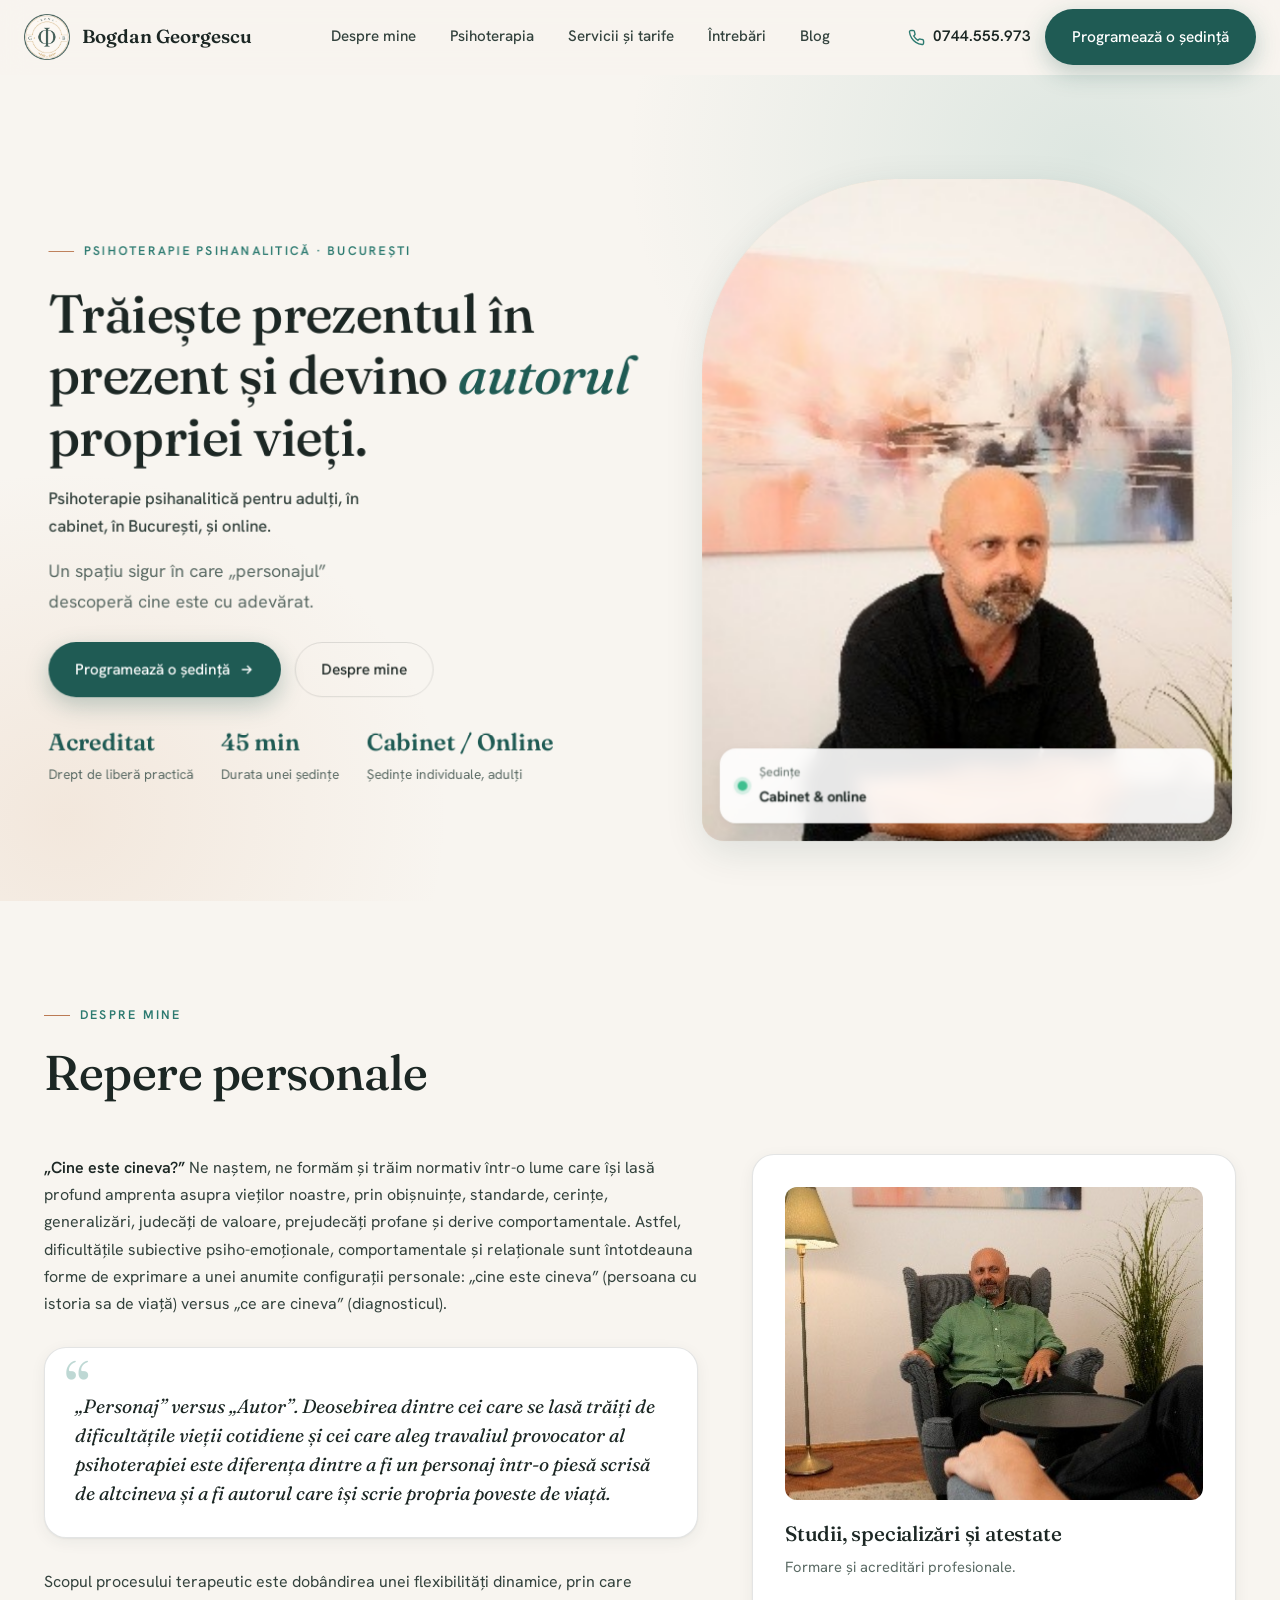
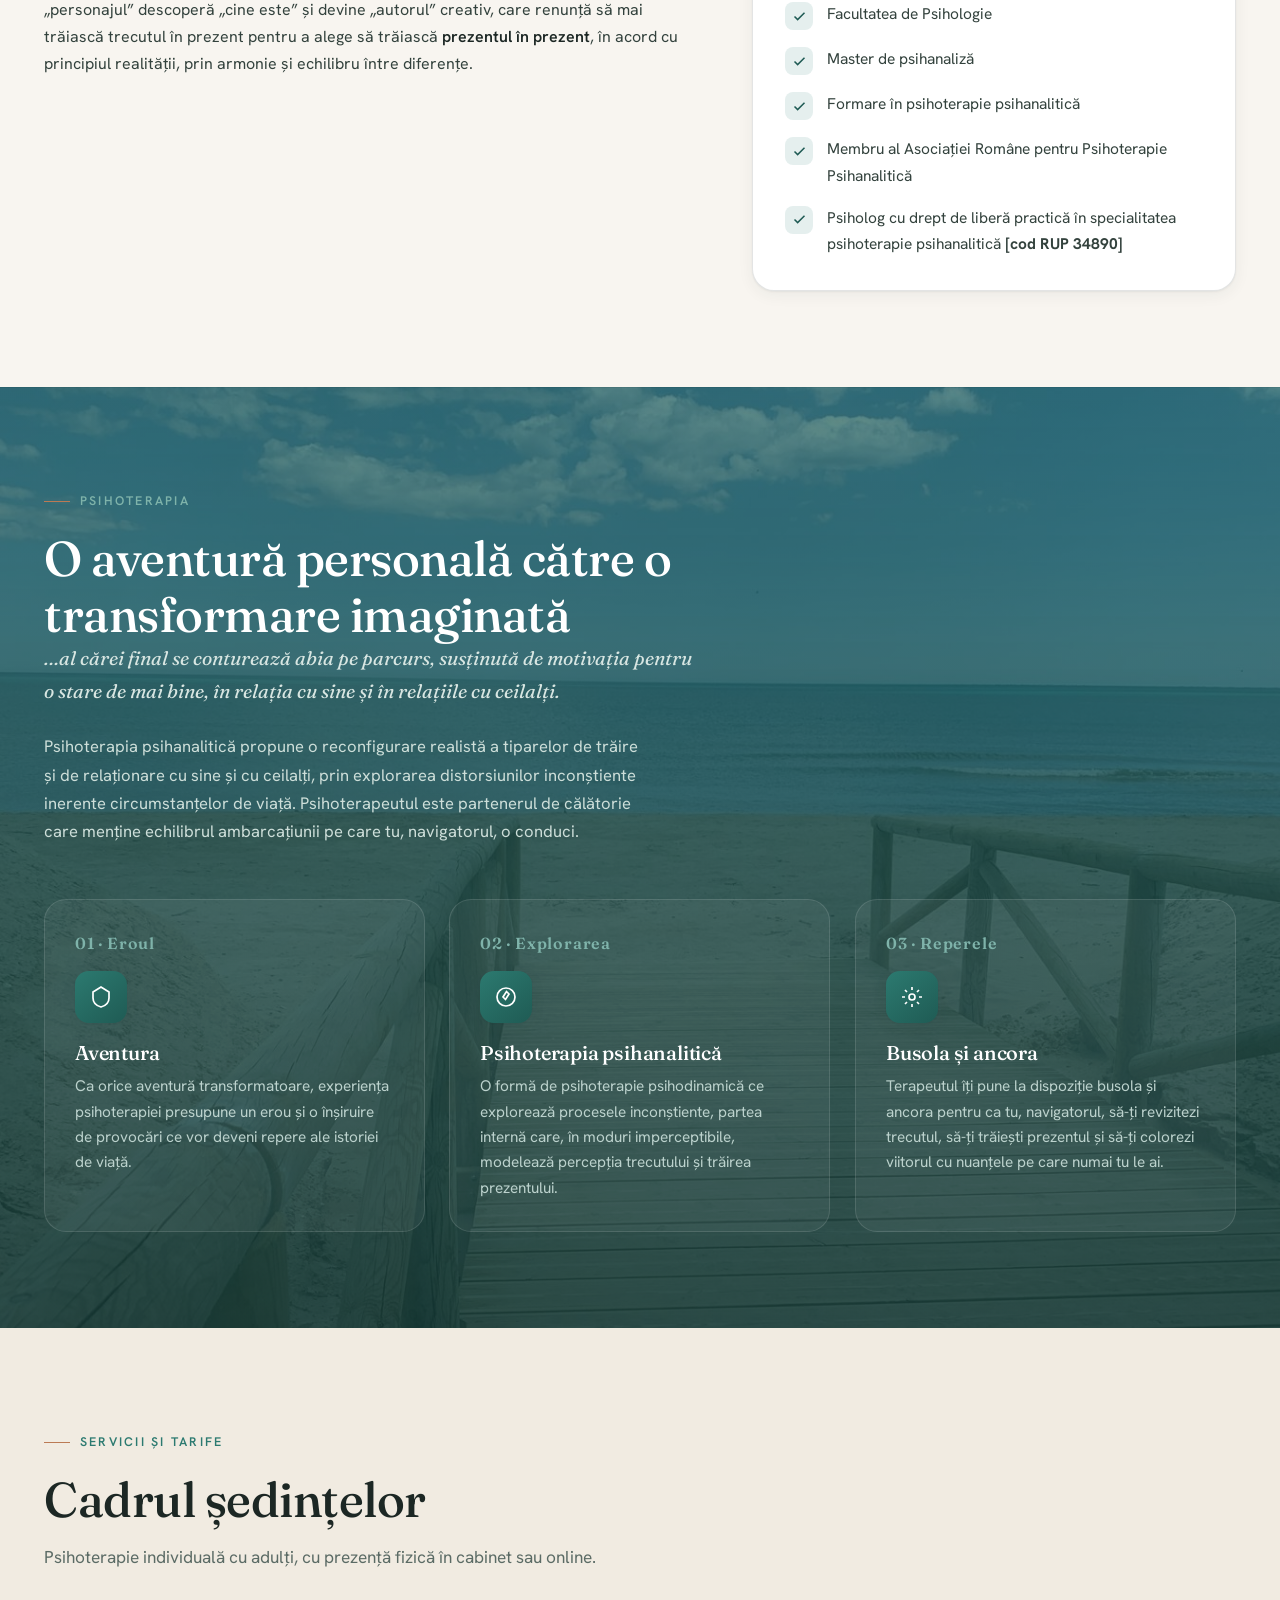
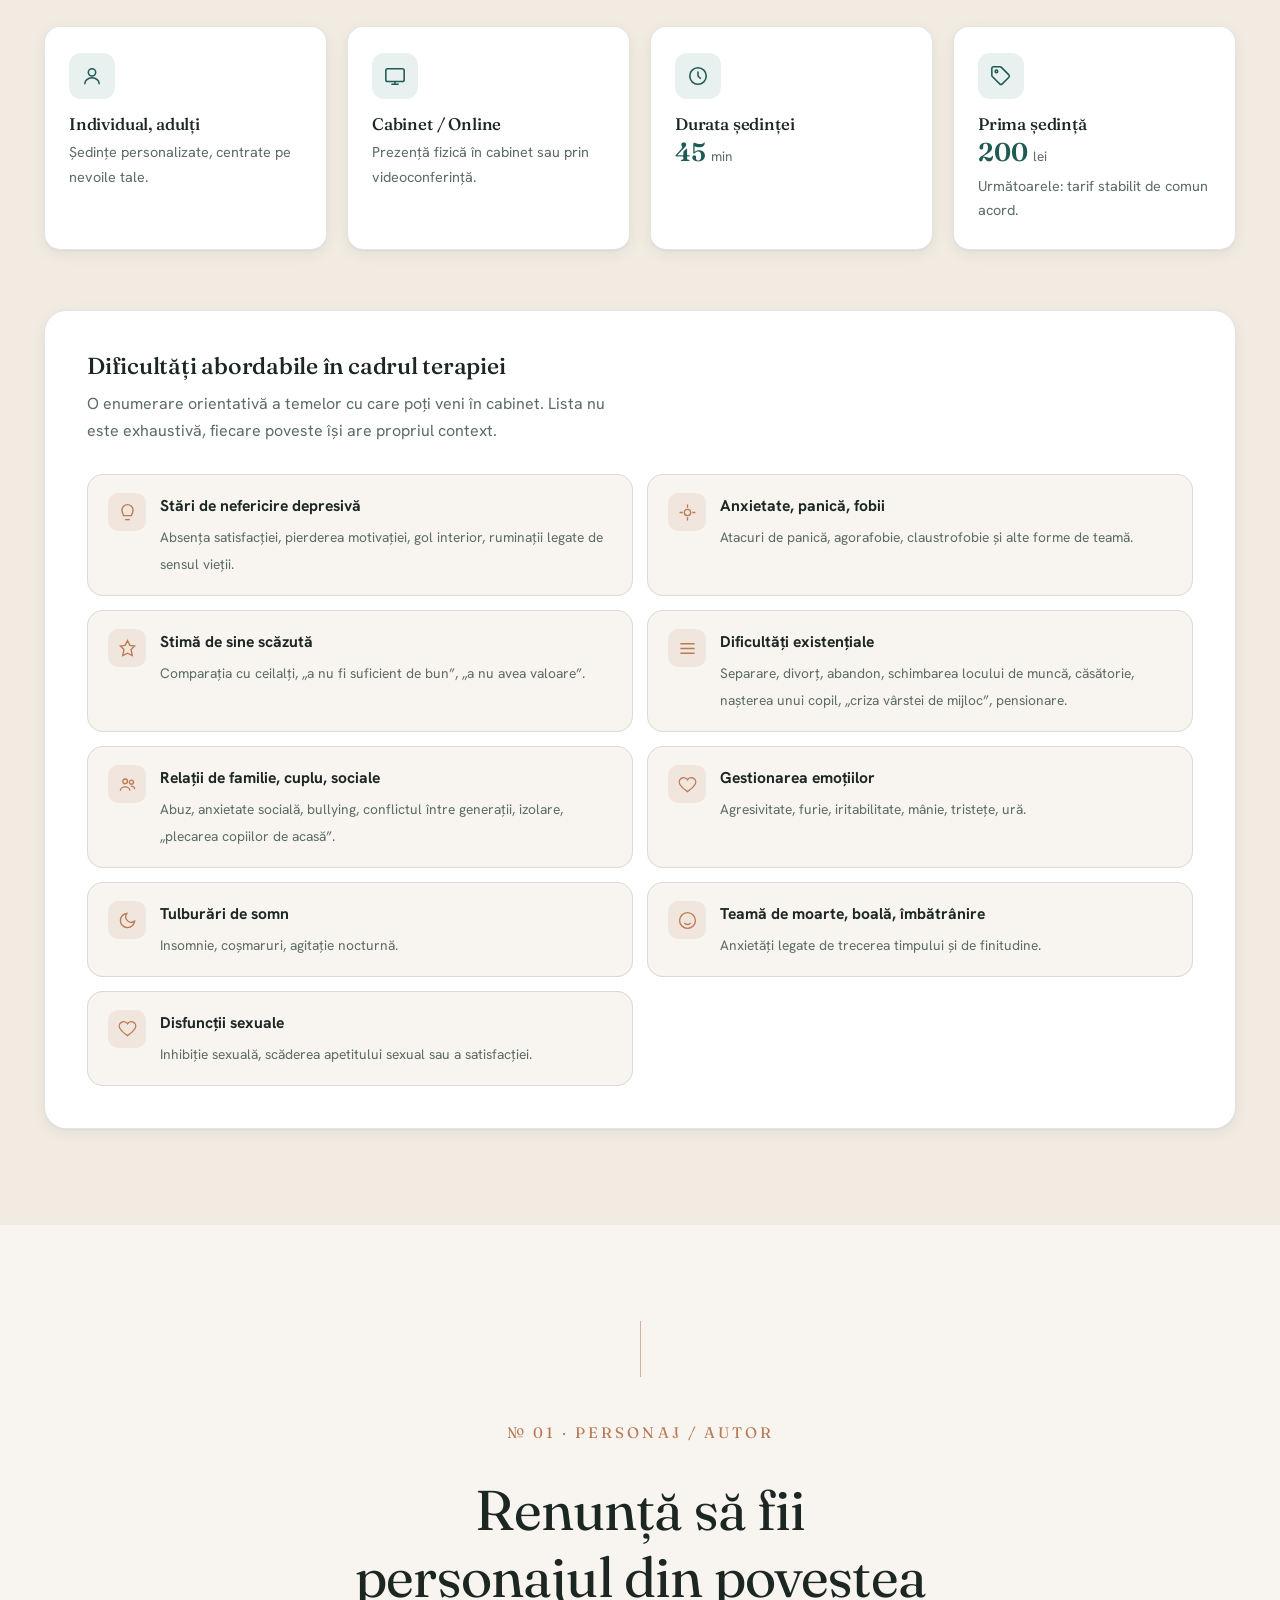
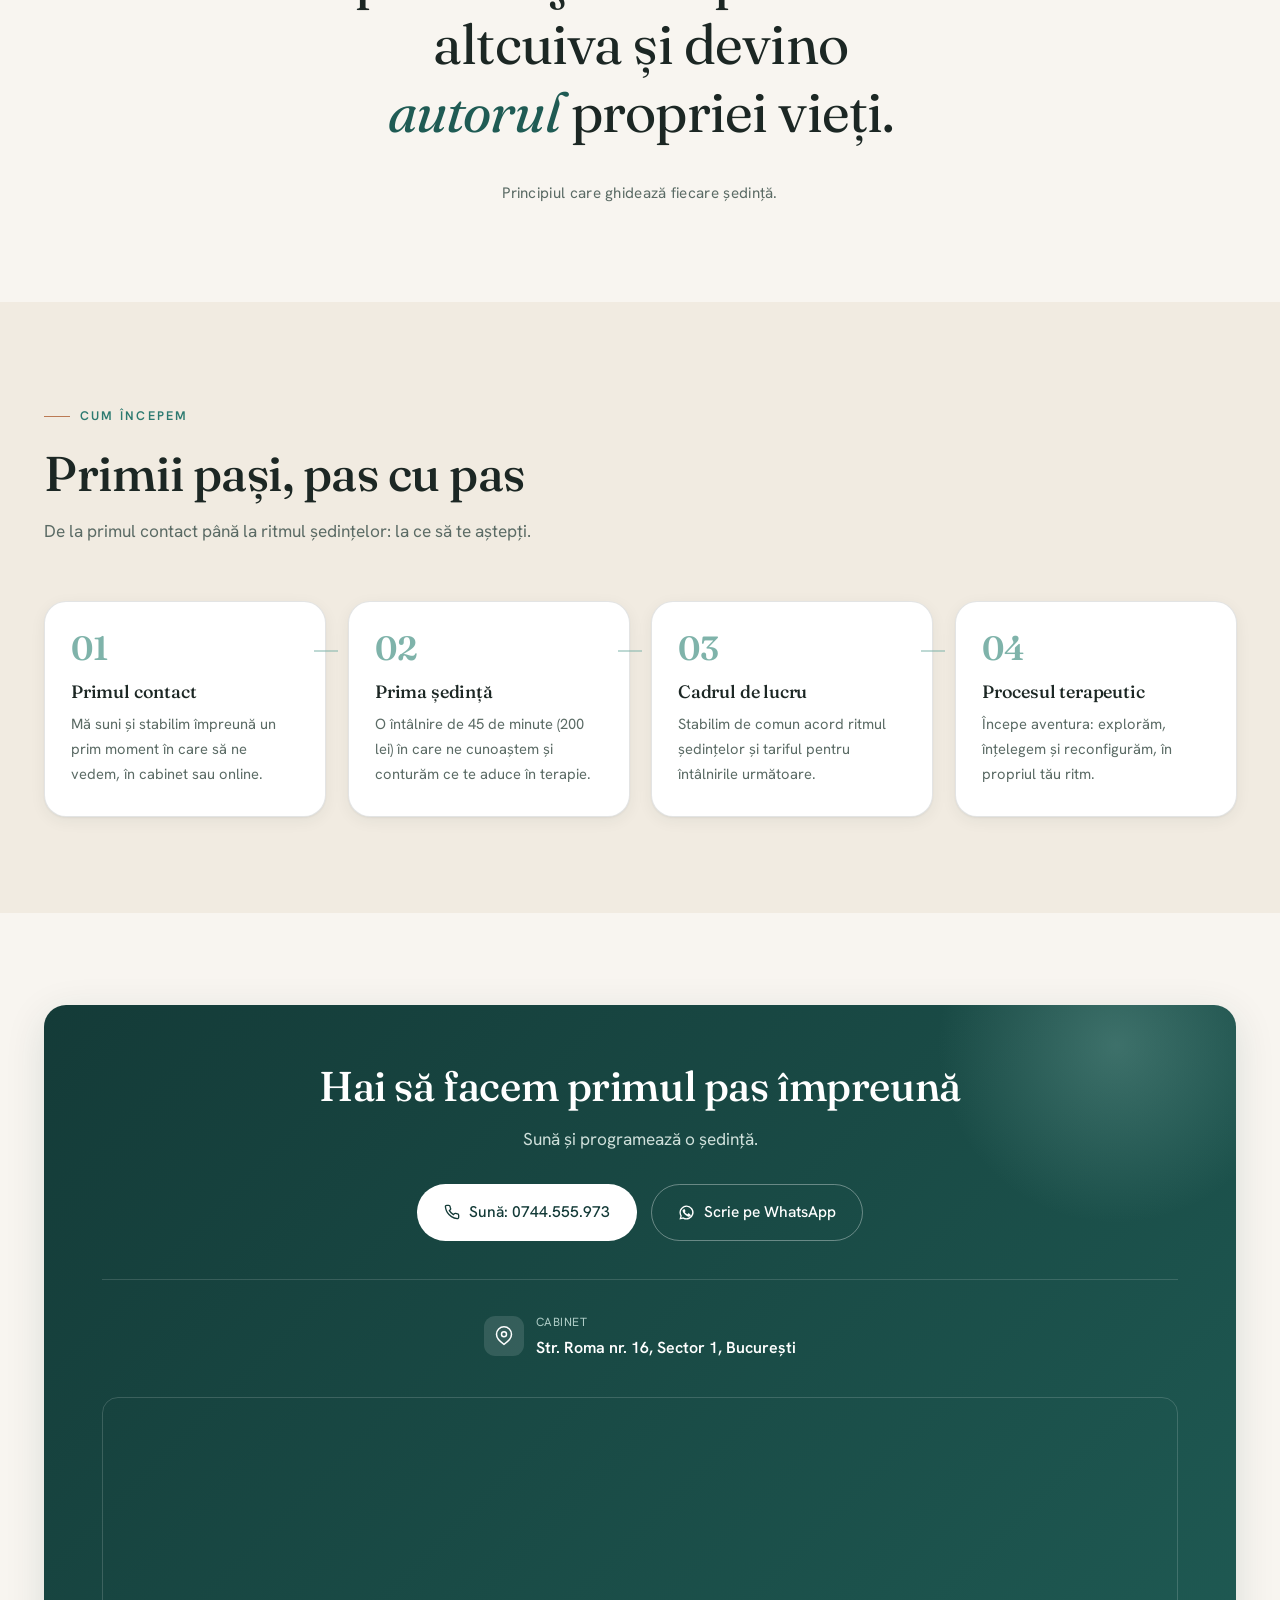
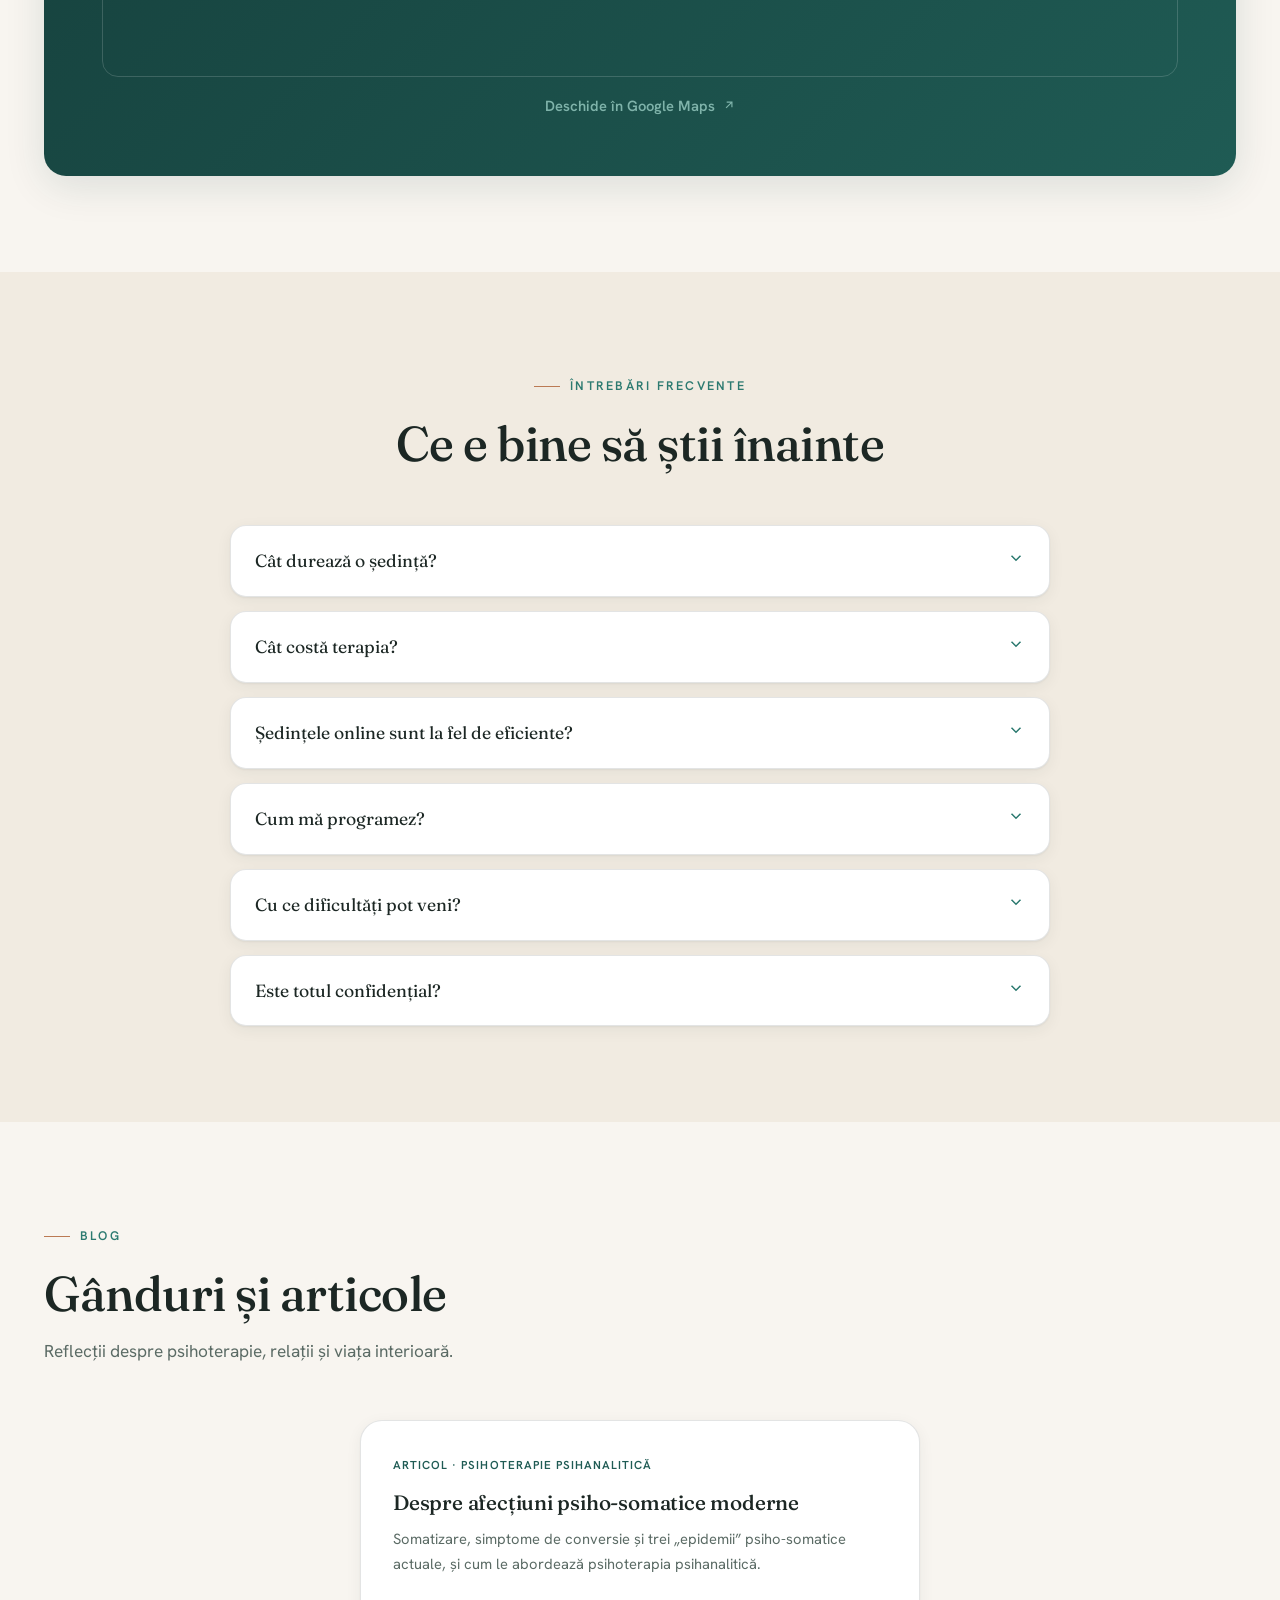
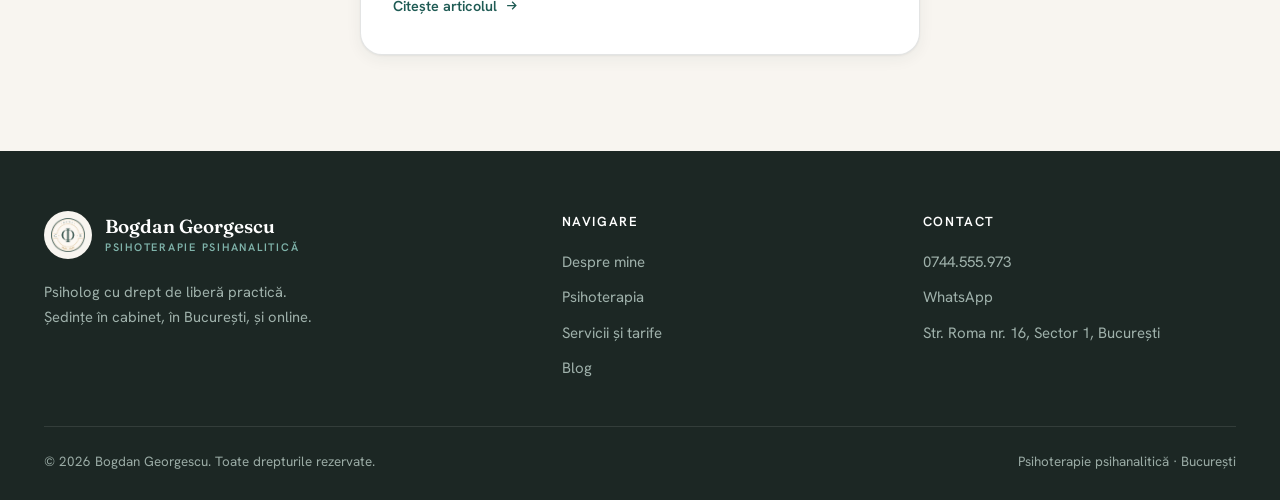
==== commit cd1289af: "Overview mobil: scos linkuri moarte din footer, bara CTA si pe articol Co-Authored-By: Claude Opus 4" ====
--- a/index.html
+++ b/index.html
@@ -373,7 +373,7 @@
     </div>
     <div class="ft-bottom">
       <span>© <span id="year"></span> Bogdan Georgescu. Toate drepturile rezervate.</span>
-      <span><a href="#">Politica de confidențialitate</a> · <a href="#">Termeni</a></span>
+      <span>Psihoterapie psihanalitică · București</span>
     </div>
   </div>
 </footer>
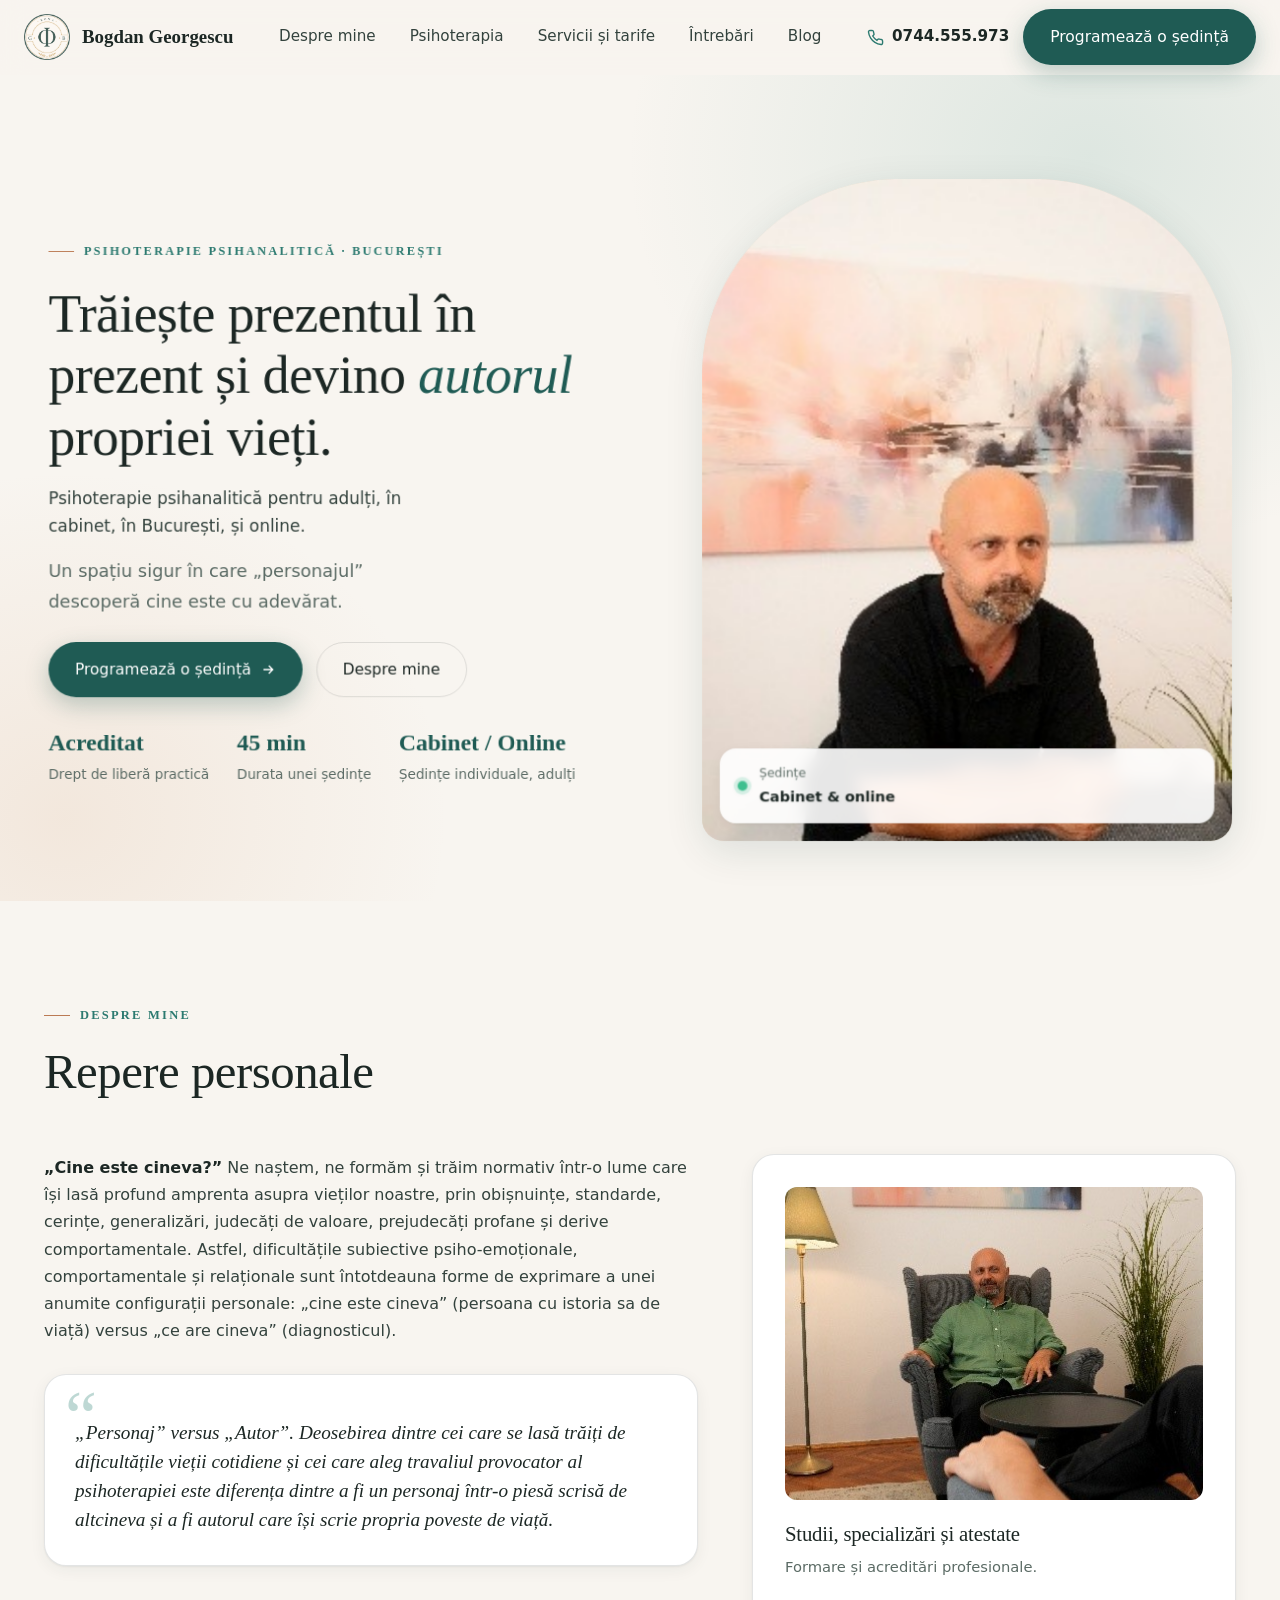
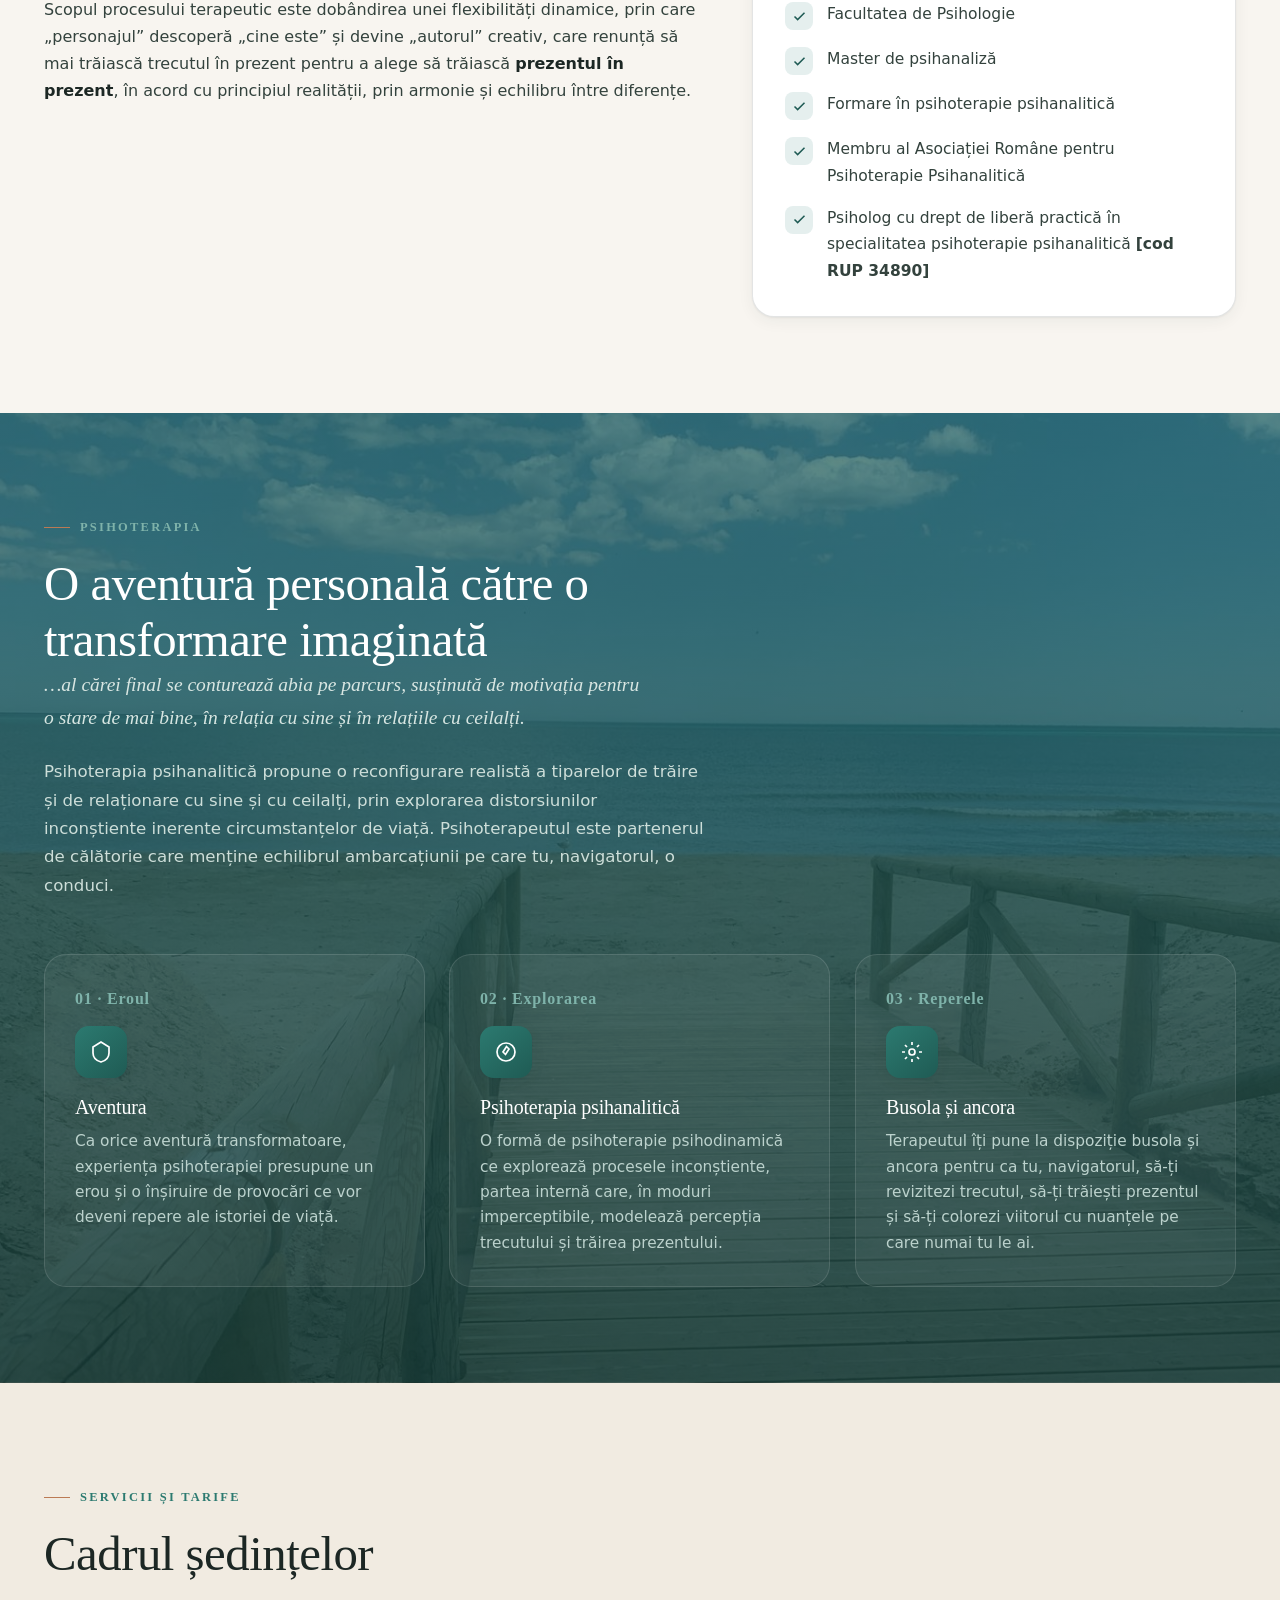
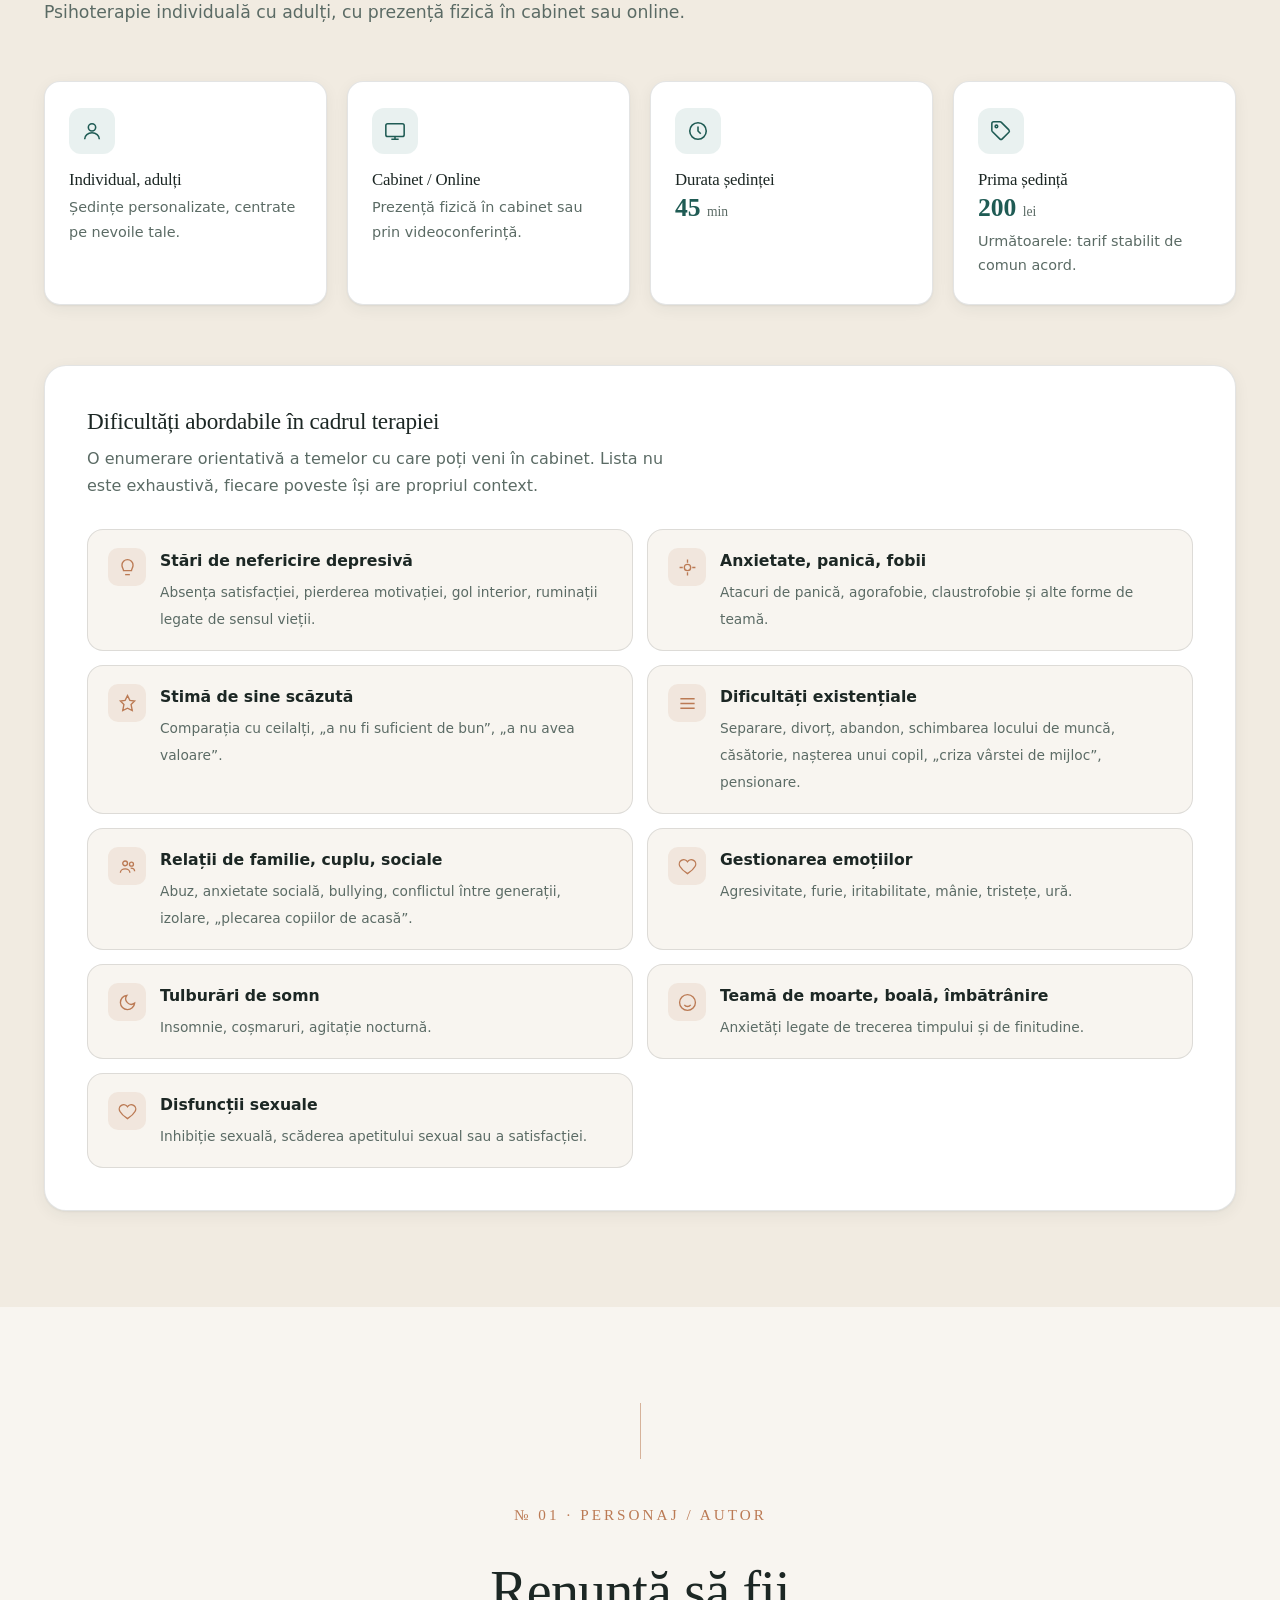
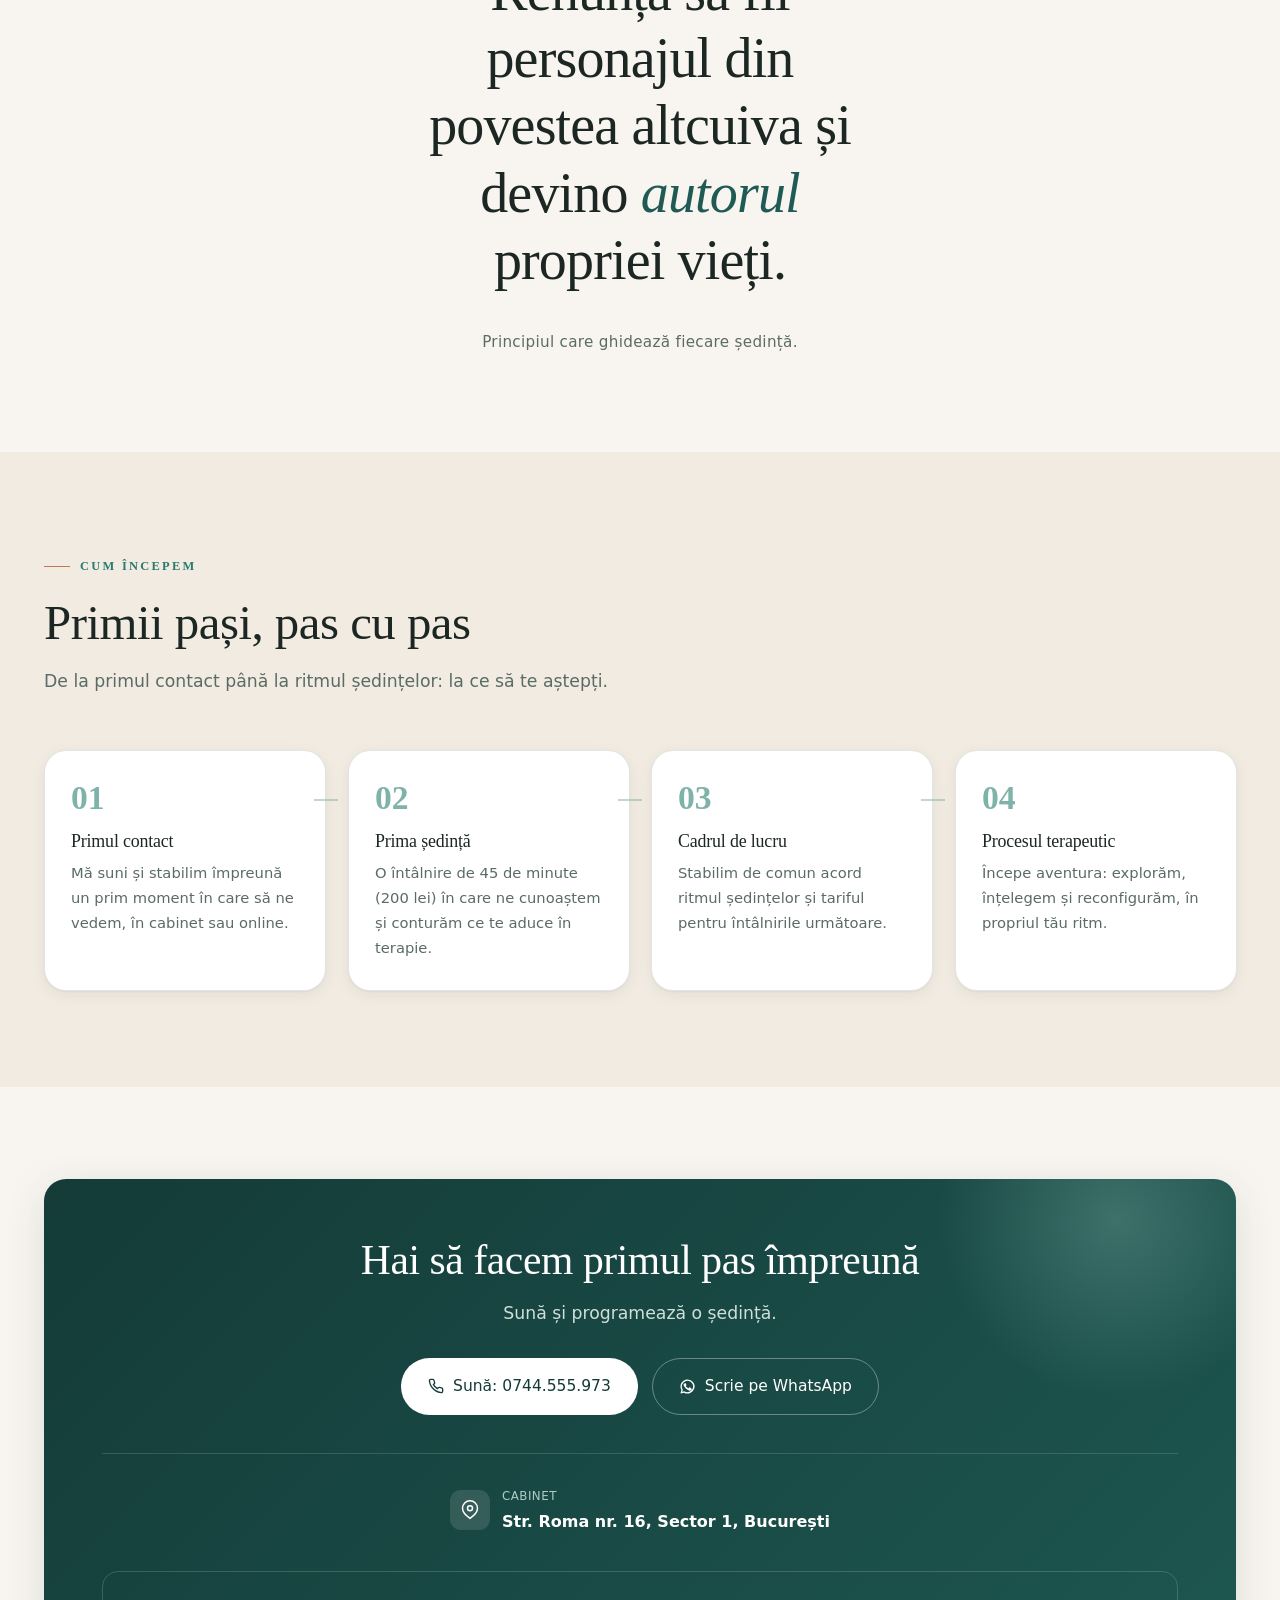
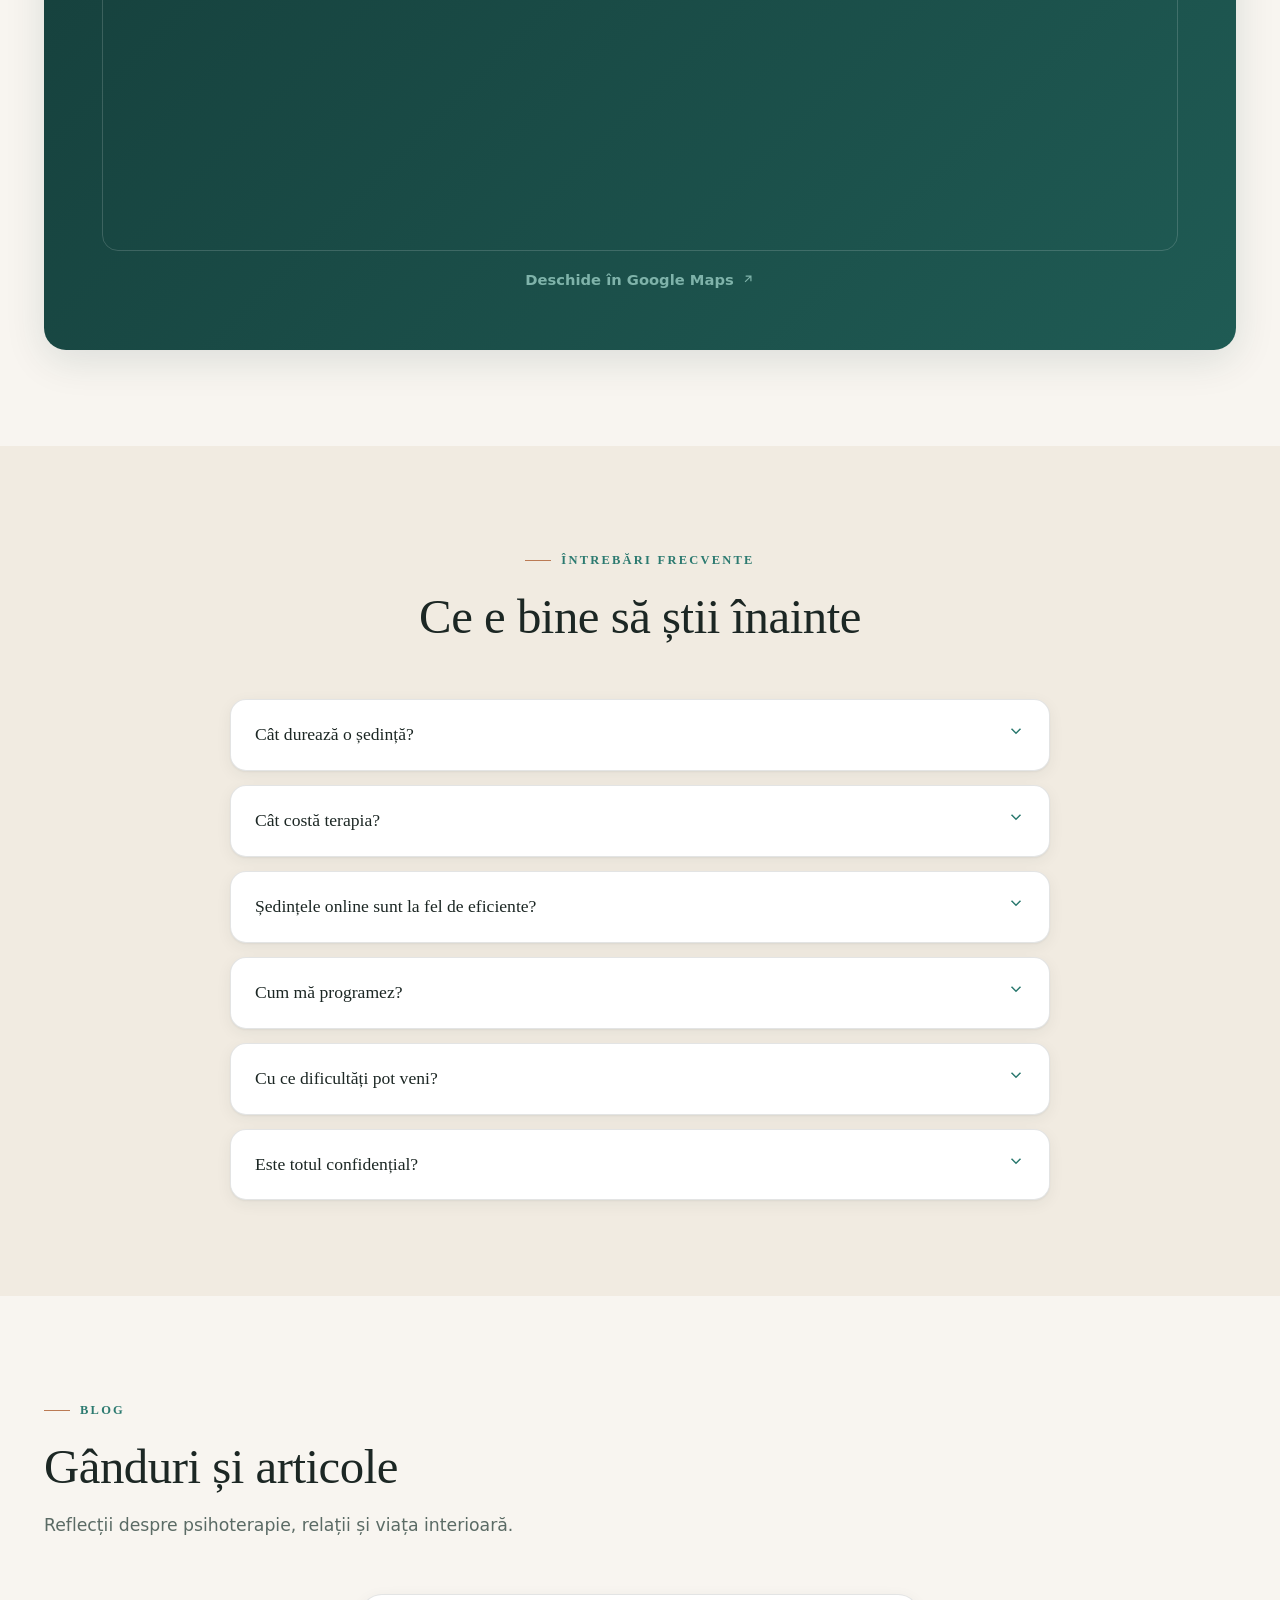
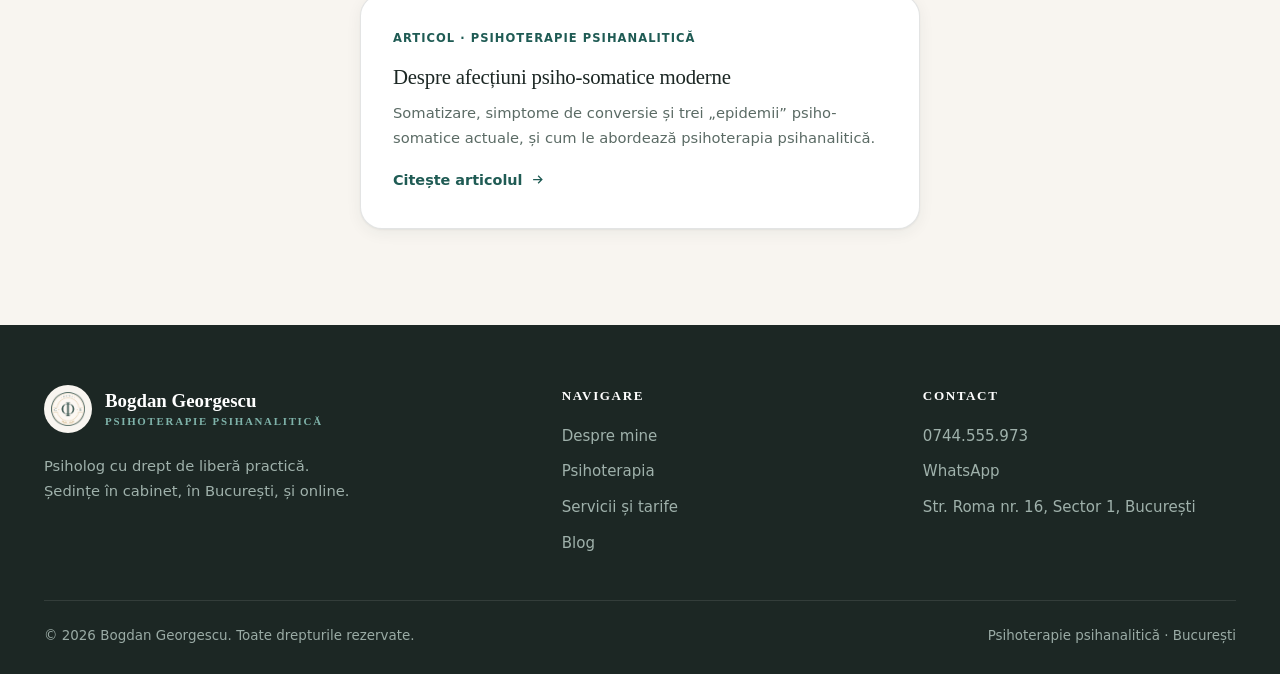
==== commit 2bf0cbbc: "Gazduieste fonturile local (GDPR: fara cereri catre Google Fonts) Co-Authored-By: Claude Opus 4.8 <n" ====
--- a/index.html
+++ b/index.html
@@ -21,9 +21,7 @@
 <meta name="twitter:description" content="Psihoterapie psihanalitică pentru adulți, în cabinet, în București, și online.">
 <meta name="twitter:image" content="images/logo-full.png">
 
-<link rel="preconnect" href="https://fonts.googleapis.com">
-<link rel="preconnect" href="https://fonts.gstatic.com" crossorigin>
-<link href="https://fonts.googleapis.com/css2?family=Fraunces:opsz,wght@9..144,400;9..144,500;9..144,600&family=Hanken+Grotesk:wght@400;500;600;700&display=swap" rel="stylesheet">
+<link rel="stylesheet" href="fonts.css">
 
 <link rel="stylesheet" href="styles.css">
 </head>
--- a/fonts.css
+++ b/fonts.css
@@ -0,0 +1,126 @@
+/* Fraunces 400 normal latin-ext */
+@font-face {
+  font-family: 'Fraunces';
+  font-style: normal;
+  font-weight: 400;
+  font-display: swap;
+  src: url(fonts/fraunces-normal-400-latin-ext.woff2) format('woff2') format('woff2');
+  unicode-range: U+0100-02BA, U+02BD-02C5, U+02C7-02CC, U+02CE-02D7, U+02DD-02FF, U+0304, U+0308, U+0329, U+1D00-1DBF, U+1E00-1E9F, U+1EF2-1EFF, U+2020, U+20A0-20AB, U+20AD-20C0, U+2113, U+2C60-2C7F, U+A720-A7FF;
+}
+/* Fraunces 400 normal latin */
+@font-face {
+  font-family: 'Fraunces';
+  font-style: normal;
+  font-weight: 400;
+  font-display: swap;
+  src: url(fonts/fraunces-normal-400-latin.woff2) format('woff2') format('woff2');
+  unicode-range: U+0000-00FF, U+0131, U+0152-0153, U+02BB-02BC, U+02C6, U+02DA, U+02DC, U+0304, U+0308, U+0329, U+2000-206F, U+20AC, U+2122, U+2191, U+2193, U+2212, U+2215, U+FEFF, U+FFFD;
+}
+/* Fraunces 500 normal latin-ext */
+@font-face {
+  font-family: 'Fraunces';
+  font-style: normal;
+  font-weight: 500;
+  font-display: swap;
+  src: url(fonts/fraunces-normal-500-latin-ext.woff2) format('woff2') format('woff2');
+  unicode-range: U+0100-02BA, U+02BD-02C5, U+02C7-02CC, U+02CE-02D7, U+02DD-02FF, U+0304, U+0308, U+0329, U+1D00-1DBF, U+1E00-1E9F, U+1EF2-1EFF, U+2020, U+20A0-20AB, U+20AD-20C0, U+2113, U+2C60-2C7F, U+A720-A7FF;
+}
+/* Fraunces 500 normal latin */
+@font-face {
+  font-family: 'Fraunces';
+  font-style: normal;
+  font-weight: 500;
+  font-display: swap;
+  src: url(fonts/fraunces-normal-500-latin.woff2) format('woff2') format('woff2');
+  unicode-range: U+0000-00FF, U+0131, U+0152-0153, U+02BB-02BC, U+02C6, U+02DA, U+02DC, U+0304, U+0308, U+0329, U+2000-206F, U+20AC, U+2122, U+2191, U+2193, U+2212, U+2215, U+FEFF, U+FFFD;
+}
+/* Fraunces 600 normal latin-ext */
+@font-face {
+  font-family: 'Fraunces';
+  font-style: normal;
+  font-weight: 600;
+  font-display: swap;
+  src: url(fonts/fraunces-normal-600-latin-ext.woff2) format('woff2') format('woff2');
+  unicode-range: U+0100-02BA, U+02BD-02C5, U+02C7-02CC, U+02CE-02D7, U+02DD-02FF, U+0304, U+0308, U+0329, U+1D00-1DBF, U+1E00-1E9F, U+1EF2-1EFF, U+2020, U+20A0-20AB, U+20AD-20C0, U+2113, U+2C60-2C7F, U+A720-A7FF;
+}
+/* Fraunces 600 normal latin */
+@font-face {
+  font-family: 'Fraunces';
+  font-style: normal;
+  font-weight: 600;
+  font-display: swap;
+  src: url(fonts/fraunces-normal-600-latin.woff2) format('woff2') format('woff2');
+  unicode-range: U+0000-00FF, U+0131, U+0152-0153, U+02BB-02BC, U+02C6, U+02DA, U+02DC, U+0304, U+0308, U+0329, U+2000-206F, U+20AC, U+2122, U+2191, U+2193, U+2212, U+2215, U+FEFF, U+FFFD;
+}
+/* Hanken Grotesk 400 normal latin-ext */
+@font-face {
+  font-family: 'Hanken Grotesk';
+  font-style: normal;
+  font-weight: 400;
+  font-display: swap;
+  src: url(fonts/hankengrotesk-normal-400-latin-ext.woff2) format('woff2') format('woff2');
+  unicode-range: U+0100-02BA, U+02BD-02C5, U+02C7-02CC, U+02CE-02D7, U+02DD-02FF, U+0304, U+0308, U+0329, U+1D00-1DBF, U+1E00-1E9F, U+1EF2-1EFF, U+2020, U+20A0-20AB, U+20AD-20C0, U+2113, U+2C60-2C7F, U+A720-A7FF;
+}
+/* Hanken Grotesk 400 normal latin */
+@font-face {
+  font-family: 'Hanken Grotesk';
+  font-style: normal;
+  font-weight: 400;
+  font-display: swap;
+  src: url(fonts/hankengrotesk-normal-400-latin.woff2) format('woff2') format('woff2');
+  unicode-range: U+0000-00FF, U+0131, U+0152-0153, U+02BB-02BC, U+02C6, U+02DA, U+02DC, U+0304, U+0308, U+0329, U+2000-206F, U+20AC, U+2122, U+2191, U+2193, U+2212, U+2215, U+FEFF, U+FFFD;
+}
+/* Hanken Grotesk 500 normal latin-ext */
+@font-face {
+  font-family: 'Hanken Grotesk';
+  font-style: normal;
+  font-weight: 500;
+  font-display: swap;
+  src: url(fonts/hankengrotesk-normal-500-latin-ext.woff2) format('woff2') format('woff2');
+  unicode-range: U+0100-02BA, U+02BD-02C5, U+02C7-02CC, U+02CE-02D7, U+02DD-02FF, U+0304, U+0308, U+0329, U+1D00-1DBF, U+1E00-1E9F, U+1EF2-1EFF, U+2020, U+20A0-20AB, U+20AD-20C0, U+2113, U+2C60-2C7F, U+A720-A7FF;
+}
+/* Hanken Grotesk 500 normal latin */
+@font-face {
+  font-family: 'Hanken Grotesk';
+  font-style: normal;
+  font-weight: 500;
+  font-display: swap;
+  src: url(fonts/hankengrotesk-normal-500-latin.woff2) format('woff2') format('woff2');
+  unicode-range: U+0000-00FF, U+0131, U+0152-0153, U+02BB-02BC, U+02C6, U+02DA, U+02DC, U+0304, U+0308, U+0329, U+2000-206F, U+20AC, U+2122, U+2191, U+2193, U+2212, U+2215, U+FEFF, U+FFFD;
+}
+/* Hanken Grotesk 600 normal latin-ext */
+@font-face {
+  font-family: 'Hanken Grotesk';
+  font-style: normal;
+  font-weight: 600;
+  font-display: swap;
+  src: url(fonts/hankengrotesk-normal-600-latin-ext.woff2) format('woff2') format('woff2');
+  unicode-range: U+0100-02BA, U+02BD-02C5, U+02C7-02CC, U+02CE-02D7, U+02DD-02FF, U+0304, U+0308, U+0329, U+1D00-1DBF, U+1E00-1E9F, U+1EF2-1EFF, U+2020, U+20A0-20AB, U+20AD-20C0, U+2113, U+2C60-2C7F, U+A720-A7FF;
+}
+/* Hanken Grotesk 600 normal latin */
+@font-face {
+  font-family: 'Hanken Grotesk';
+  font-style: normal;
+  font-weight: 600;
+  font-display: swap;
+  src: url(fonts/hankengrotesk-normal-600-latin.woff2) format('woff2') format('woff2');
+  unicode-range: U+0000-00FF, U+0131, U+0152-0153, U+02BB-02BC, U+02C6, U+02DA, U+02DC, U+0304, U+0308, U+0329, U+2000-206F, U+20AC, U+2122, U+2191, U+2193, U+2212, U+2215, U+FEFF, U+FFFD;
+}
+/* Hanken Grotesk 700 normal latin-ext */
+@font-face {
+  font-family: 'Hanken Grotesk';
+  font-style: normal;
+  font-weight: 700;
+  font-display: swap;
+  src: url(fonts/hankengrotesk-normal-700-latin-ext.woff2) format('woff2') format('woff2');
+  unicode-range: U+0100-02BA, U+02BD-02C5, U+02C7-02CC, U+02CE-02D7, U+02DD-02FF, U+0304, U+0308, U+0329, U+1D00-1DBF, U+1E00-1E9F, U+1EF2-1EFF, U+2020, U+20A0-20AB, U+20AD-20C0, U+2113, U+2C60-2C7F, U+A720-A7FF;
+}
+/* Hanken Grotesk 700 normal latin */
+@font-face {
+  font-family: 'Hanken Grotesk';
+  font-style: normal;
+  font-weight: 700;
+  font-display: swap;
+  src: url(fonts/hankengrotesk-normal-700-latin.woff2) format('woff2') format('woff2');
+  unicode-range: U+0000-00FF, U+0131, U+0152-0153, U+02BB-02BC, U+02C6, U+02DA, U+02DC, U+0304, U+0308, U+0329, U+2000-206F, U+20AC, U+2122, U+2191, U+2193, U+2212, U+2215, U+FEFF, U+FFFD;
+}
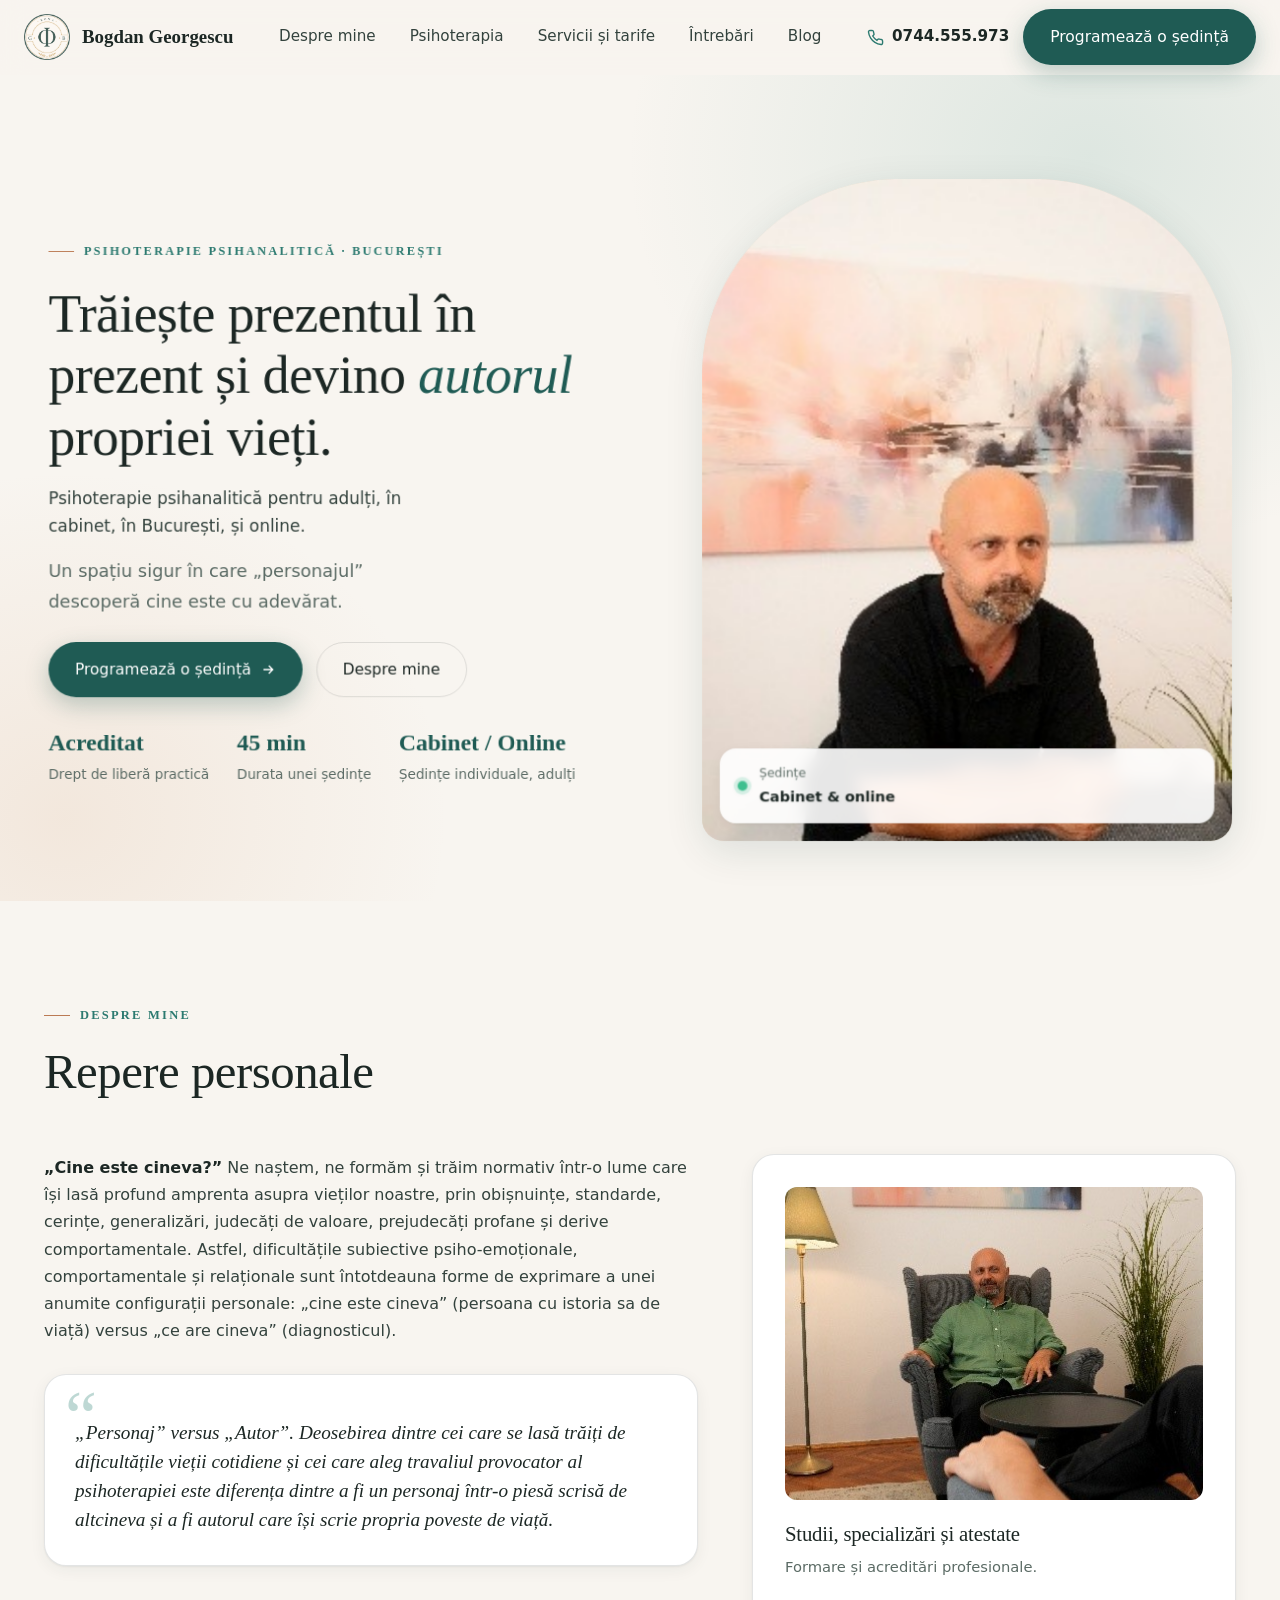
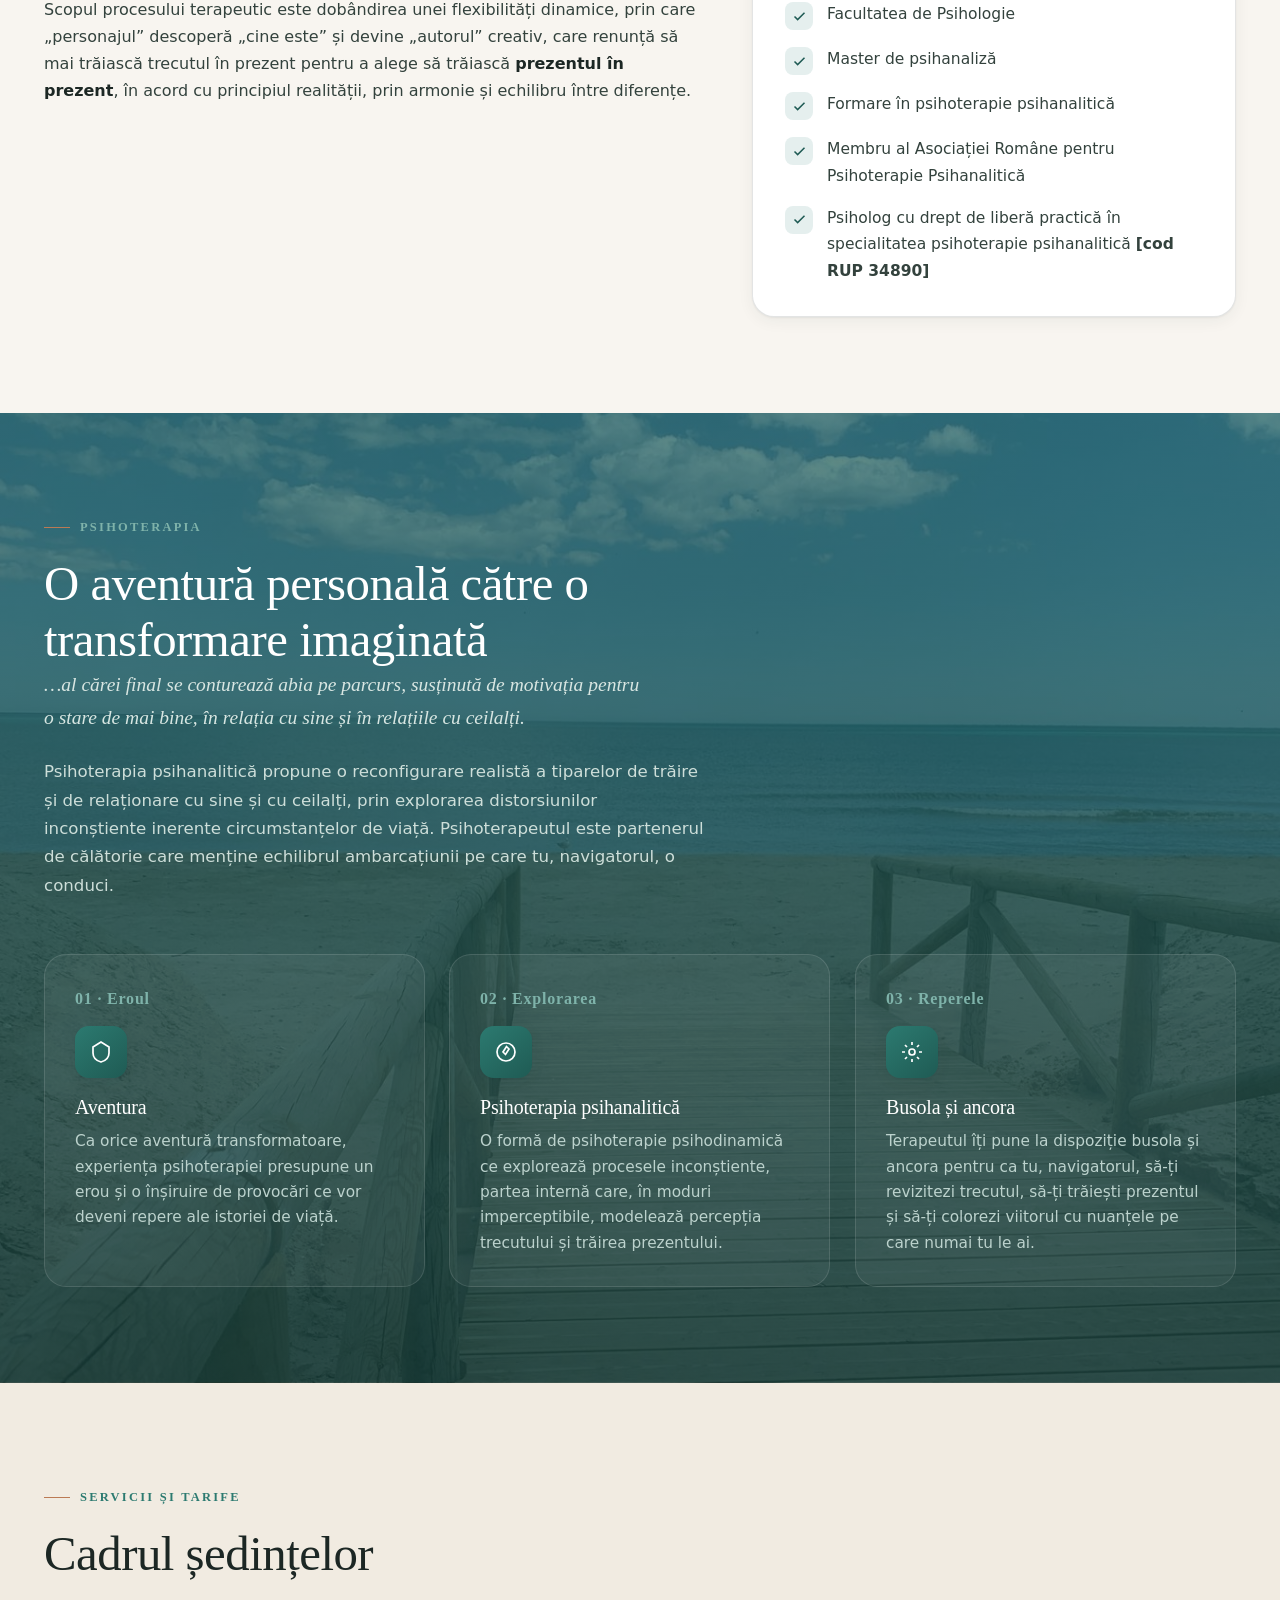
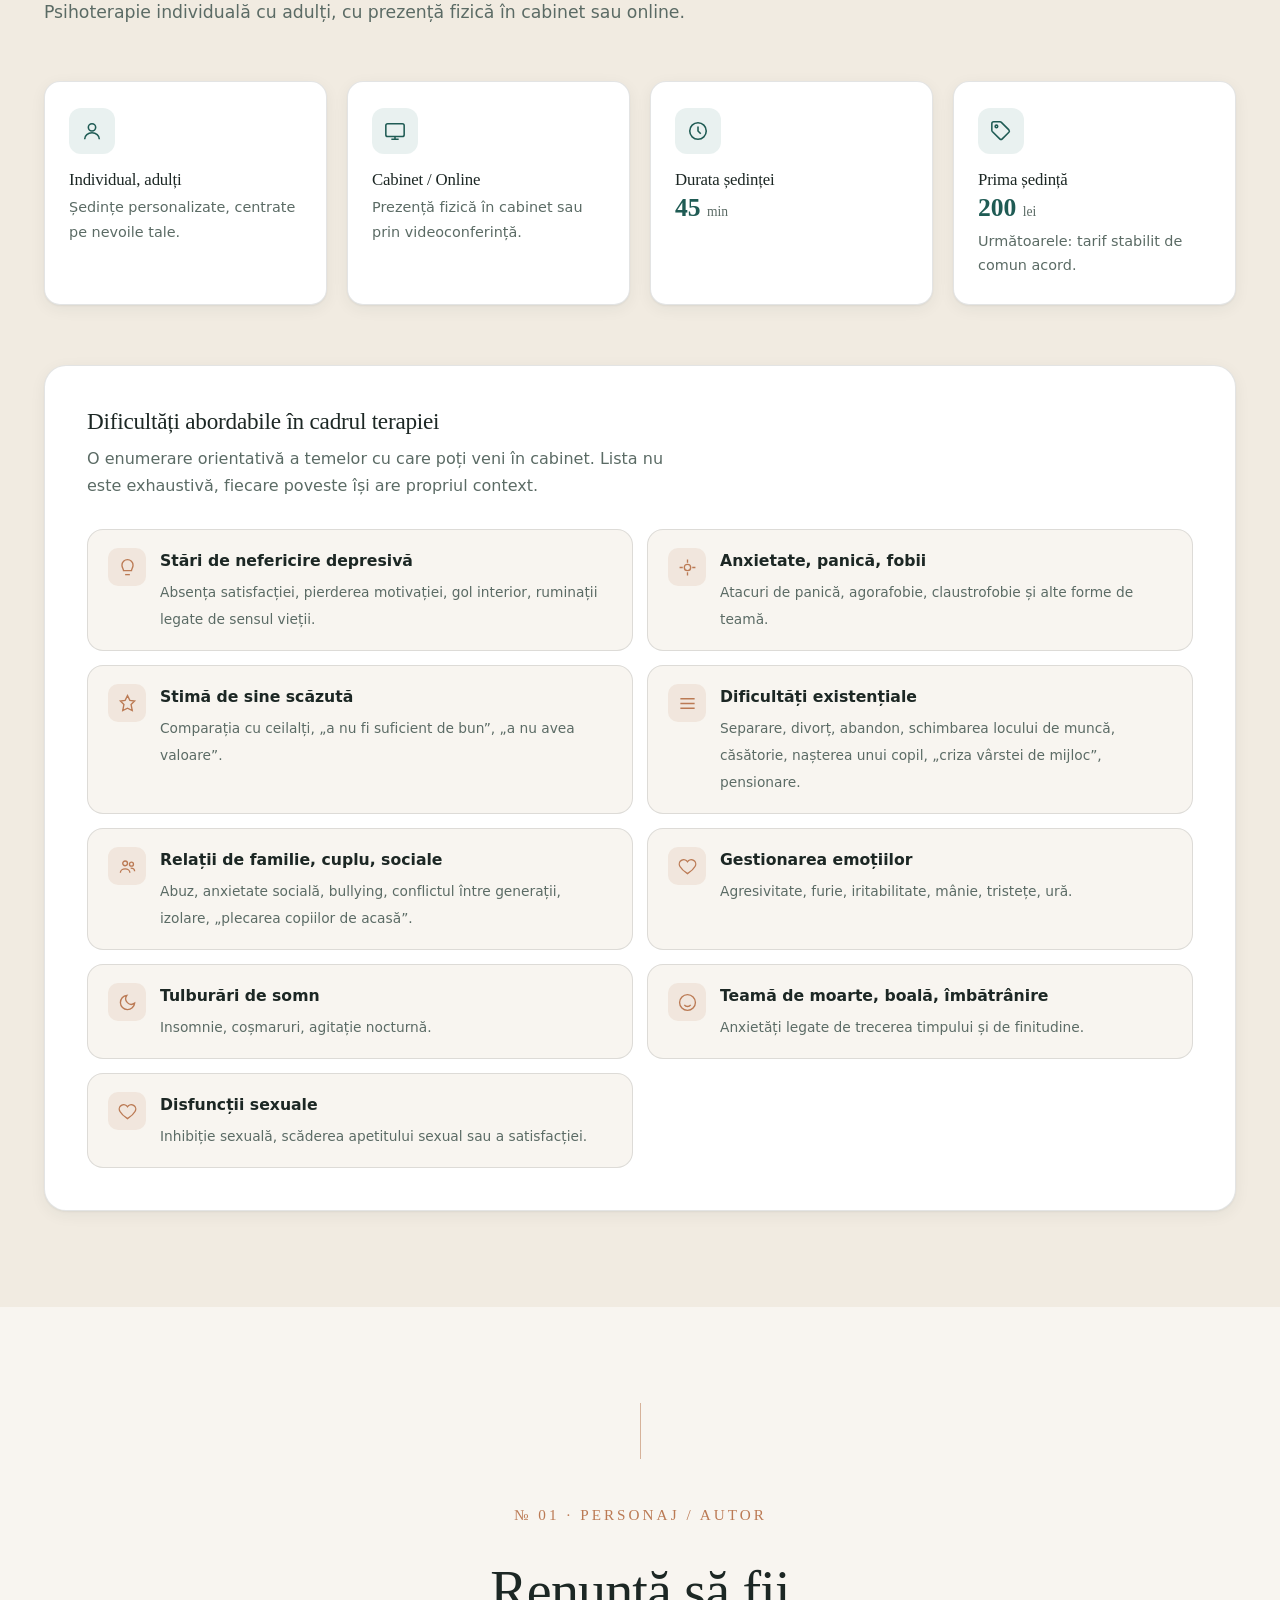
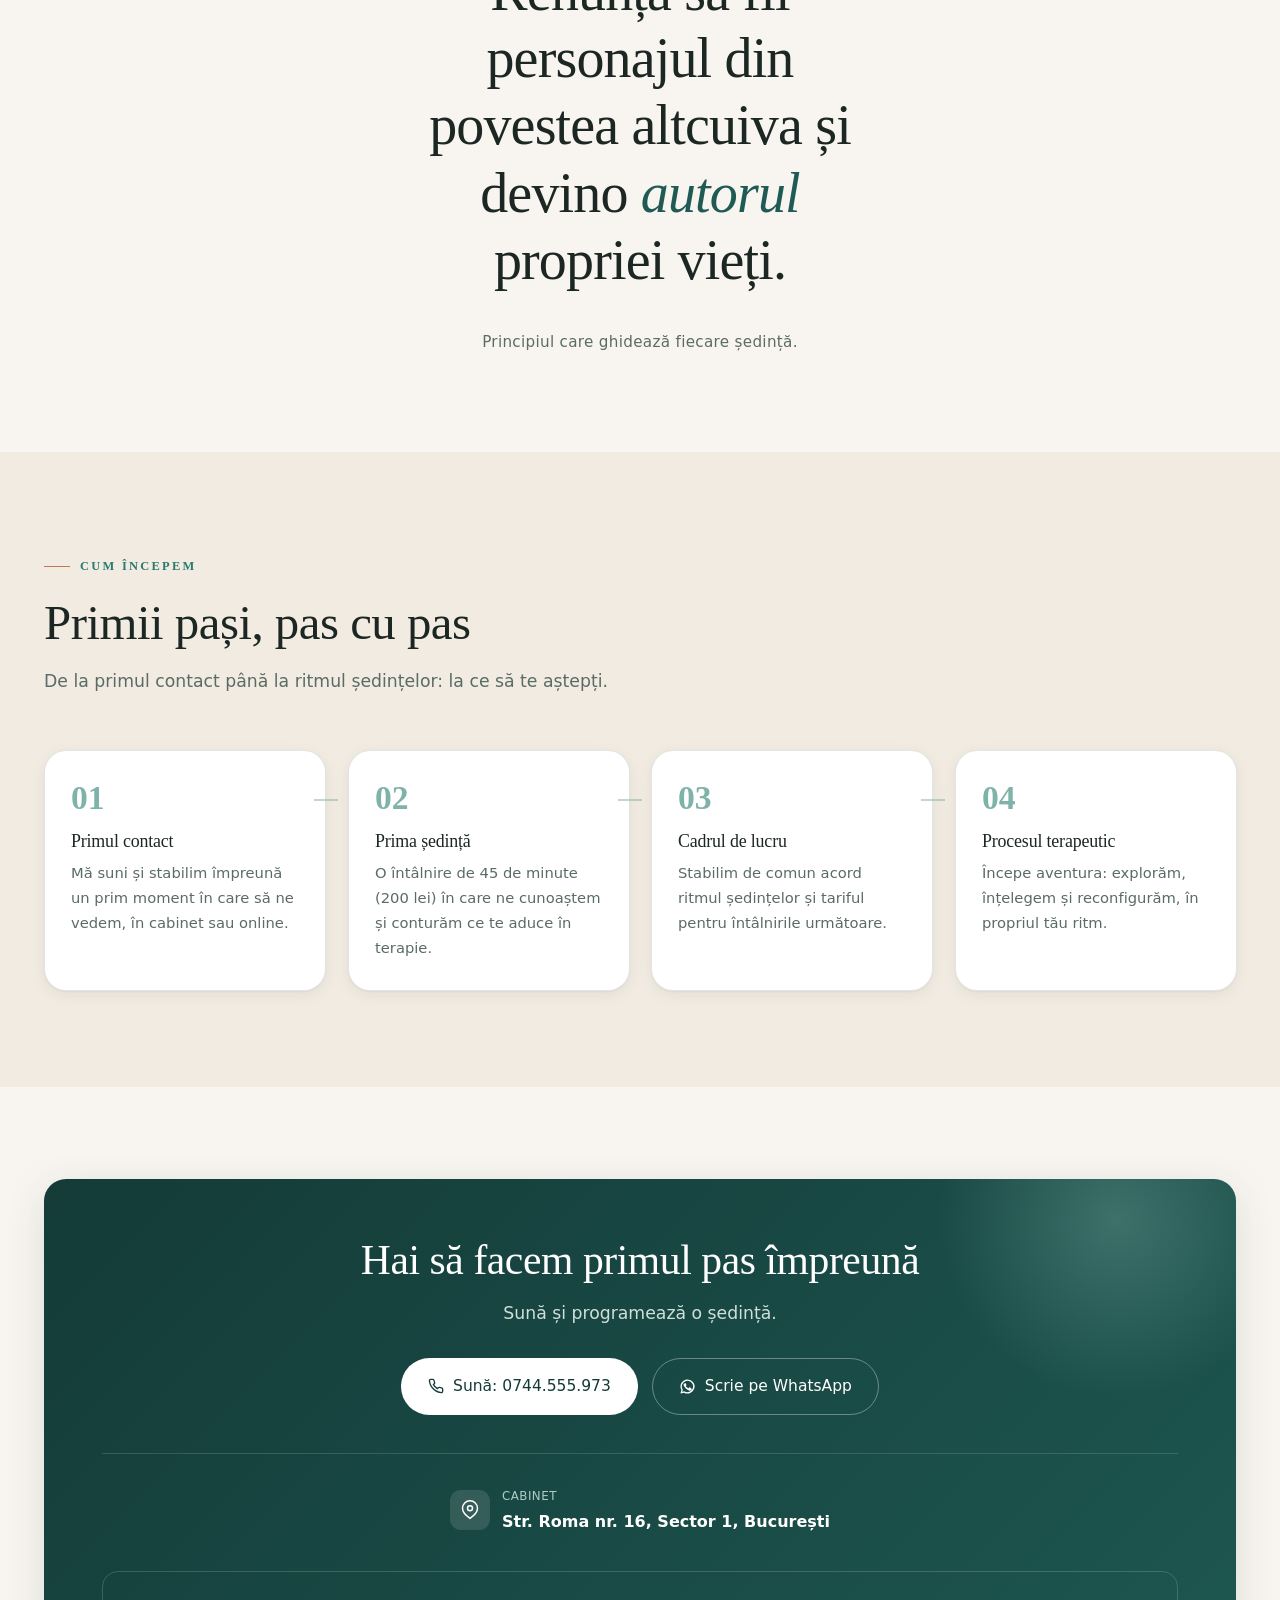
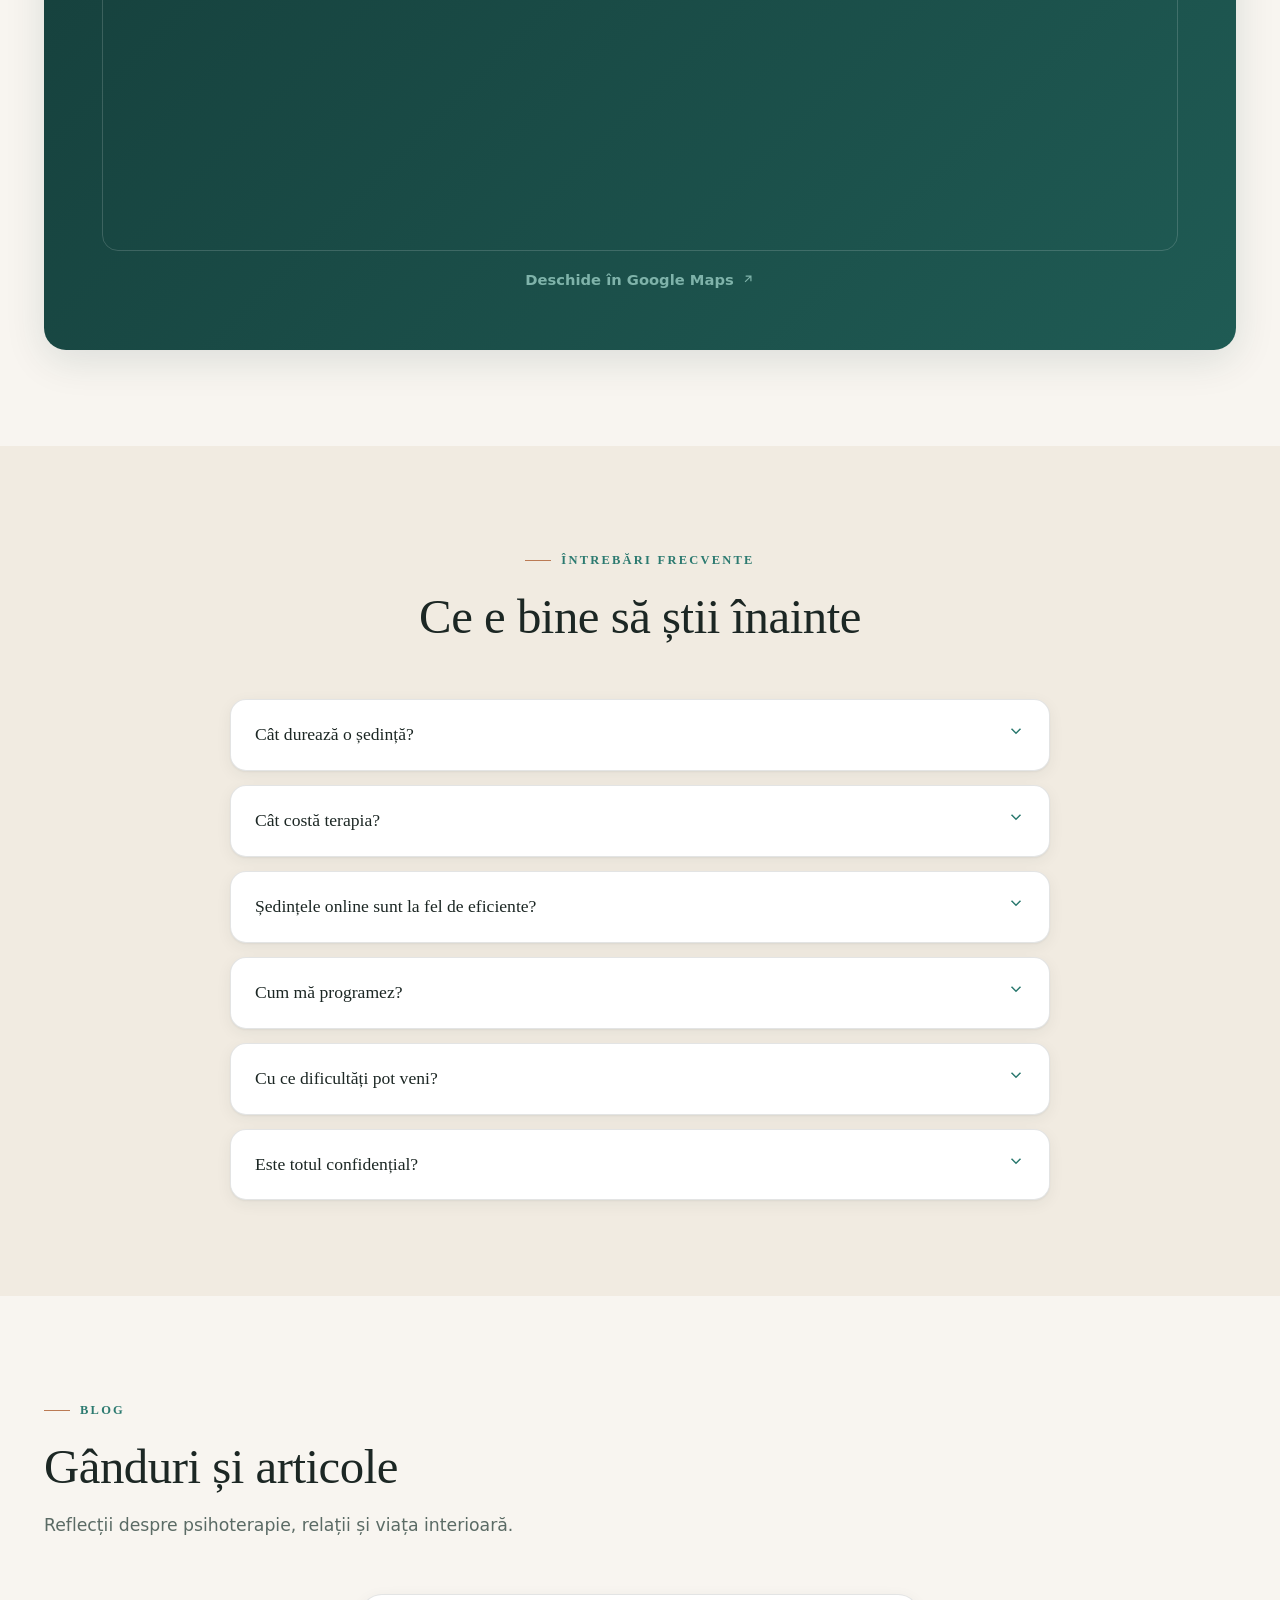
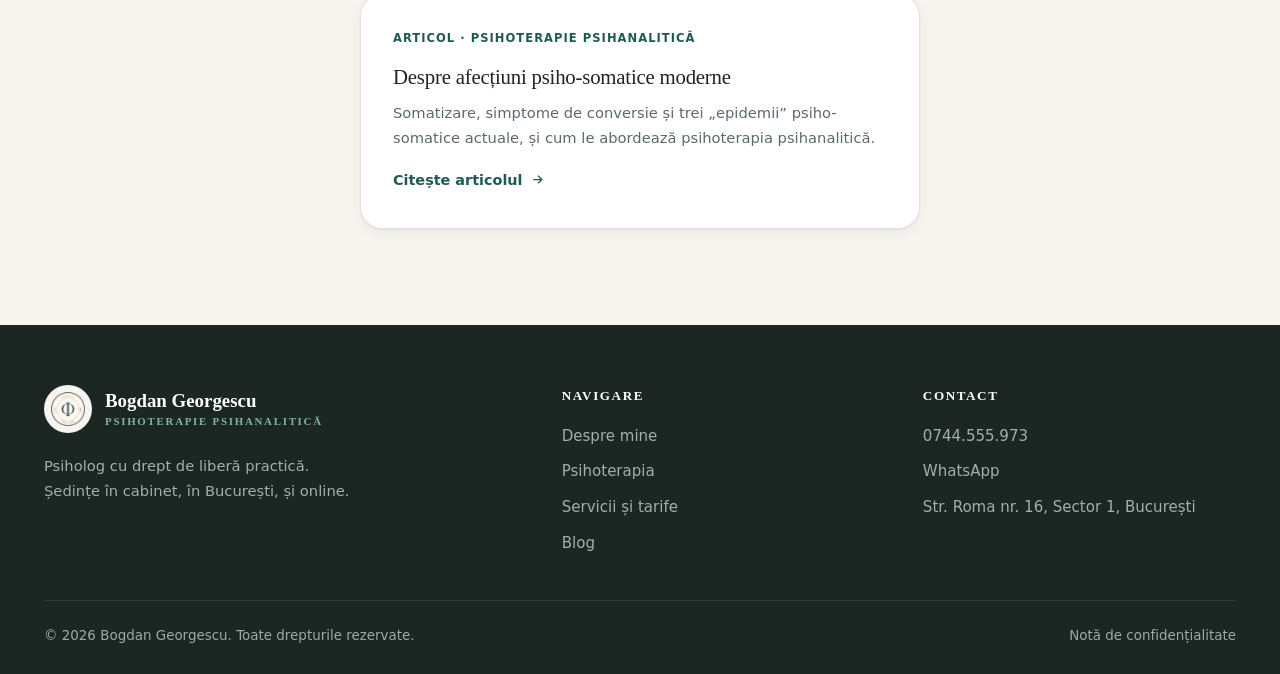
==== commit c7431a25: "Adauga pagina Nota de confidentialitate + link in footer Co-Authored-By: Claude Opus 4.8 <noreply@an" ====
--- a/index.html
+++ b/index.html
@@ -371,7 +371,7 @@
     </div>
     <div class="ft-bottom">
       <span>© <span id="year"></span> Bogdan Georgescu. Toate drepturile rezervate.</span>
-      <span>Psihoterapie psihanalitică · București</span>
+      <span><a href="nota-confidentialitate.html">Notă de confidențialitate</a></span>
     </div>
   </div>
 </footer>
--- a/styles.css
+++ b/styles.css
@@ -431,3 +431,7 @@
 /* map link (deschide in Google Maps) */
 .map-link{display:inline-flex;align-items:center;gap:7px;margin-top:16px;color:var(--teal-300);font-weight:600;font-size:.92rem;position:relative;transition:.2s}
 .map-link:hover{color:#fff}
+
+/* article/legal unordered list */
+.article-body ul{margin:0 0 20px;padding-left:20px}
+.article-body ul>li{margin-bottom:9px;font-size:1.05rem;line-height:1.8;color:var(--ink-700)}
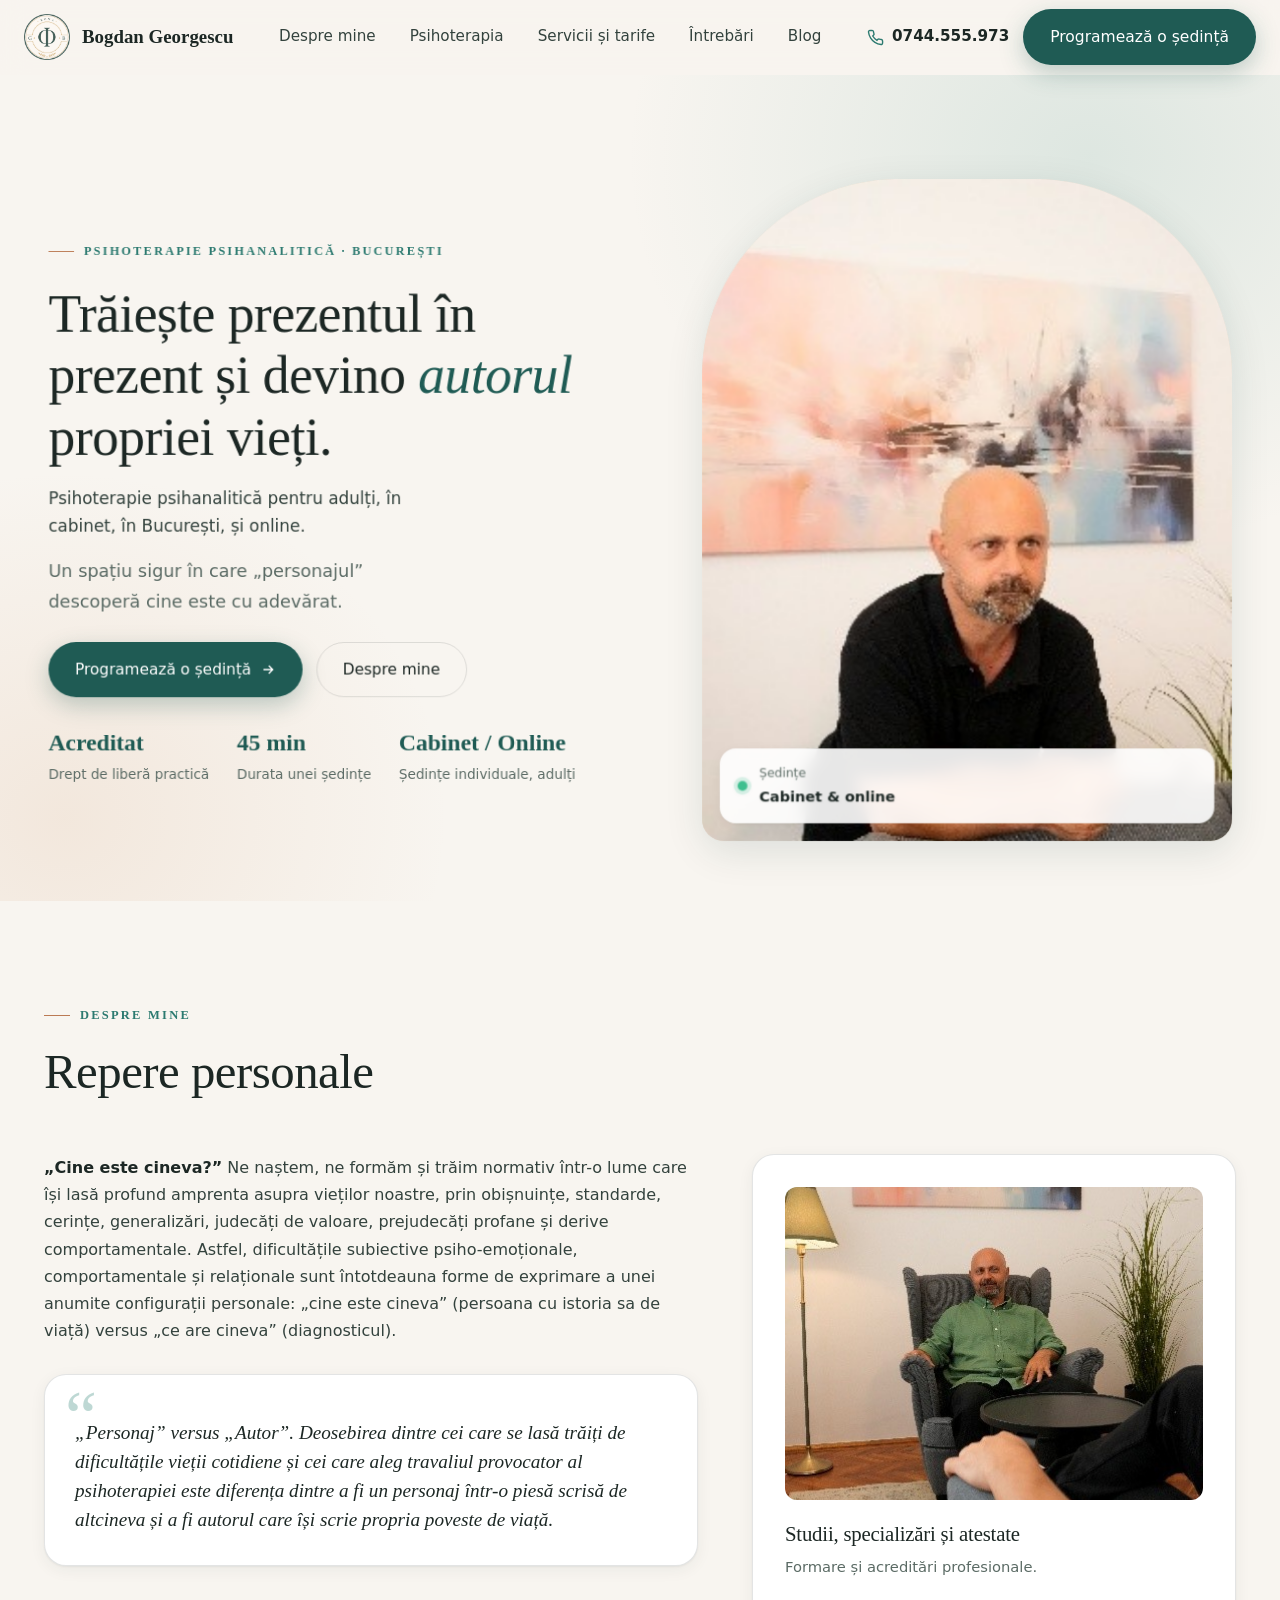
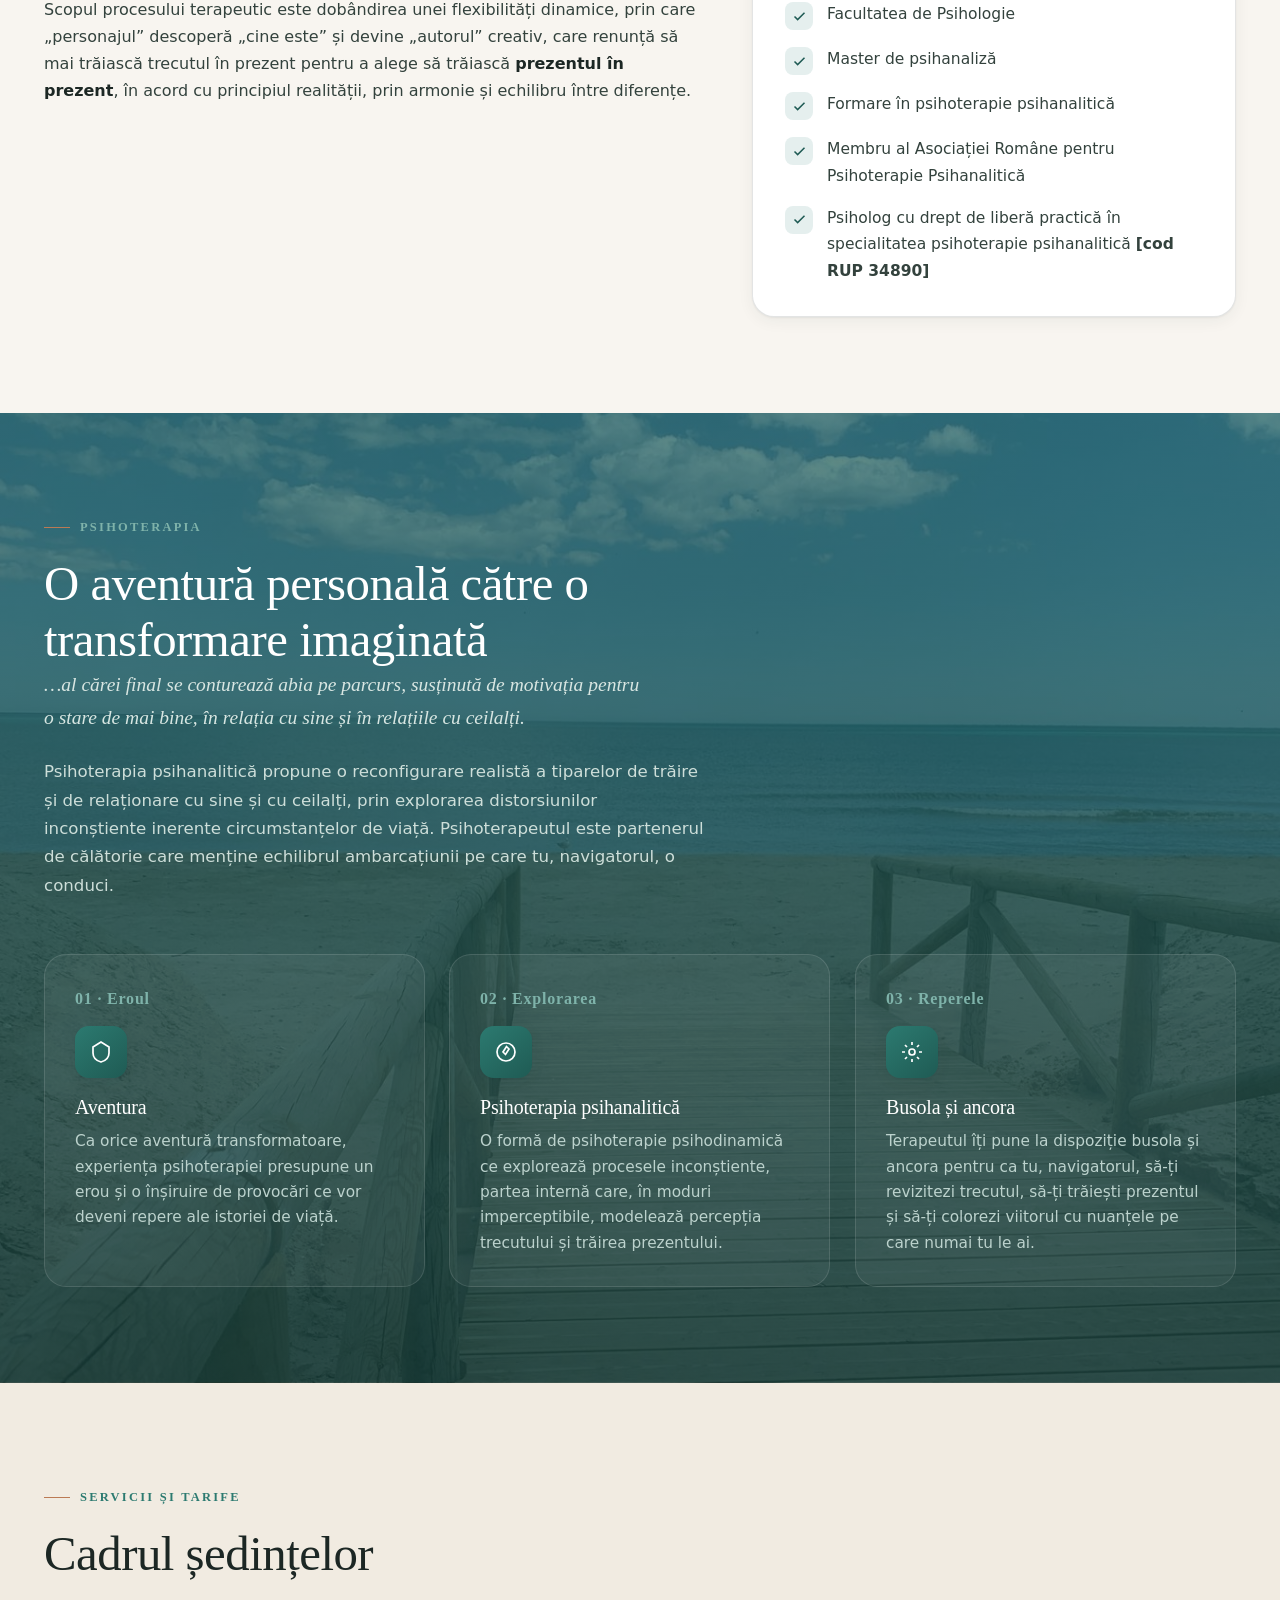
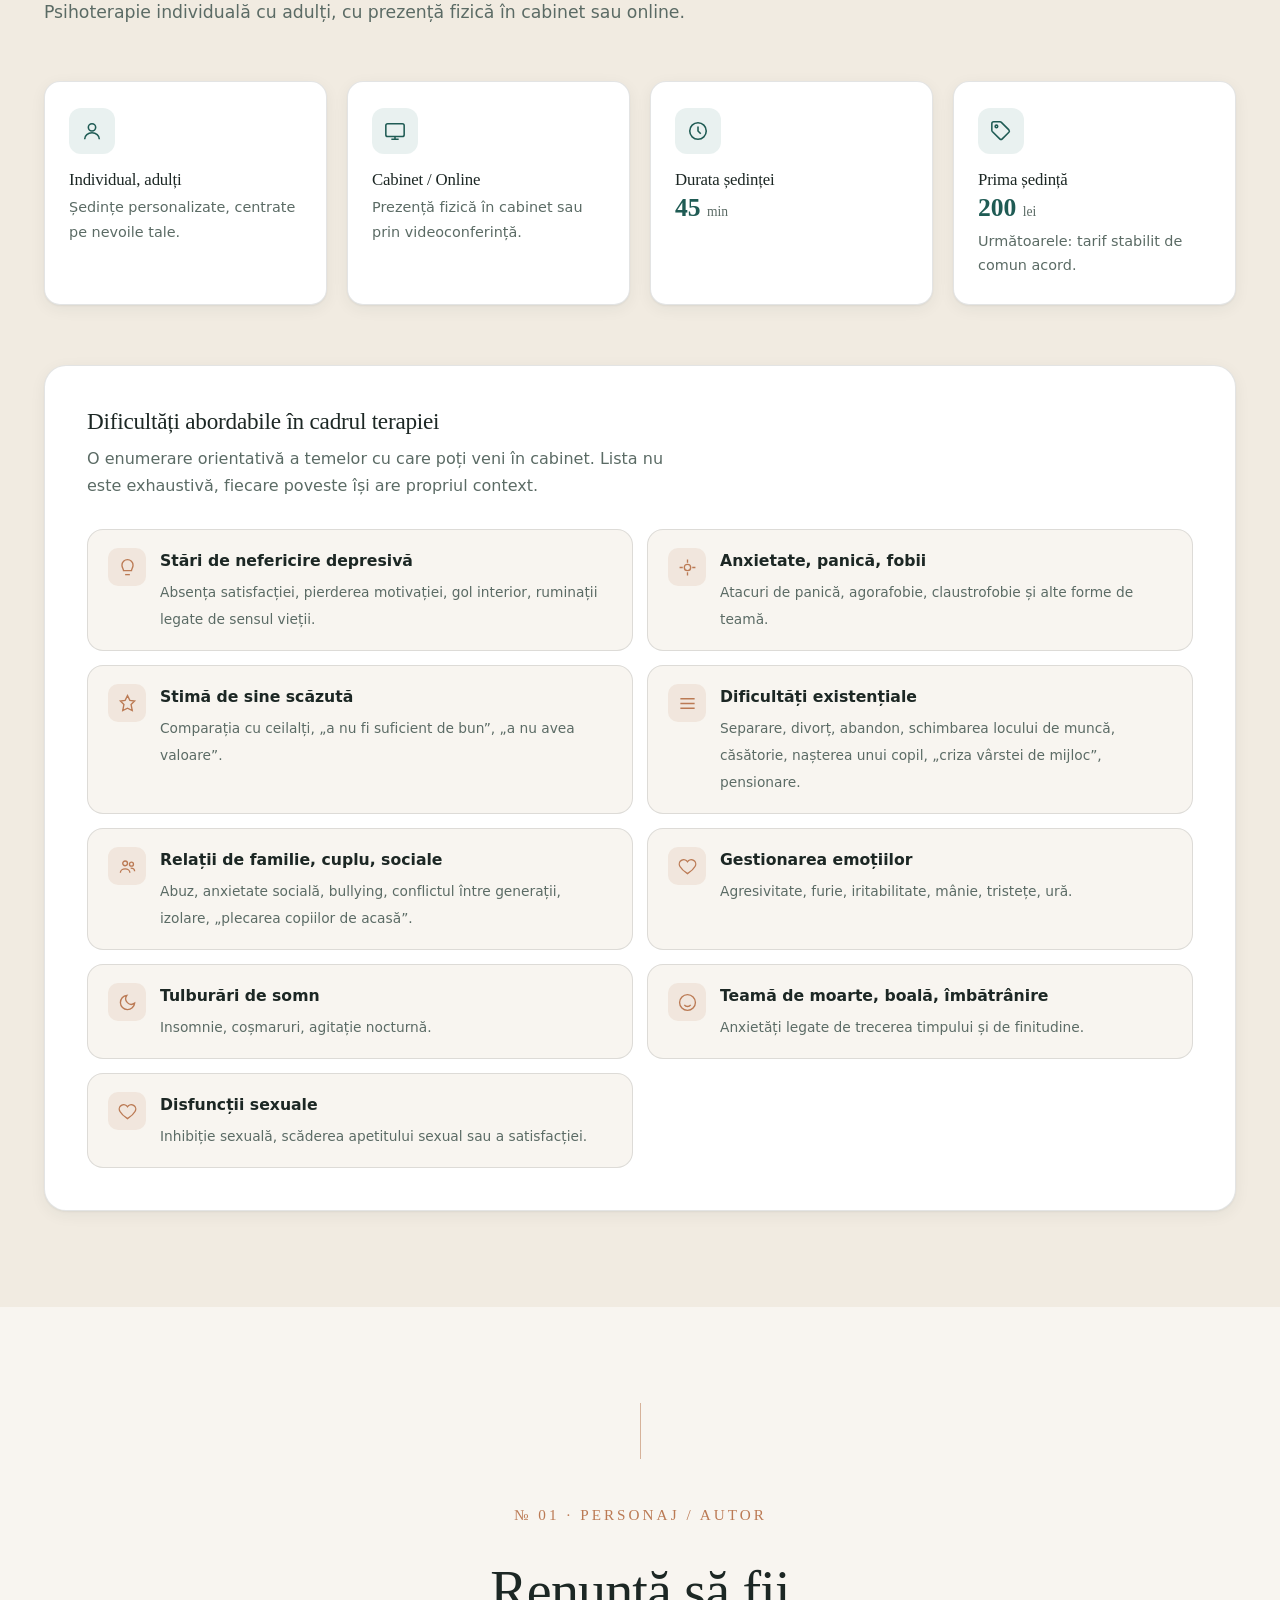
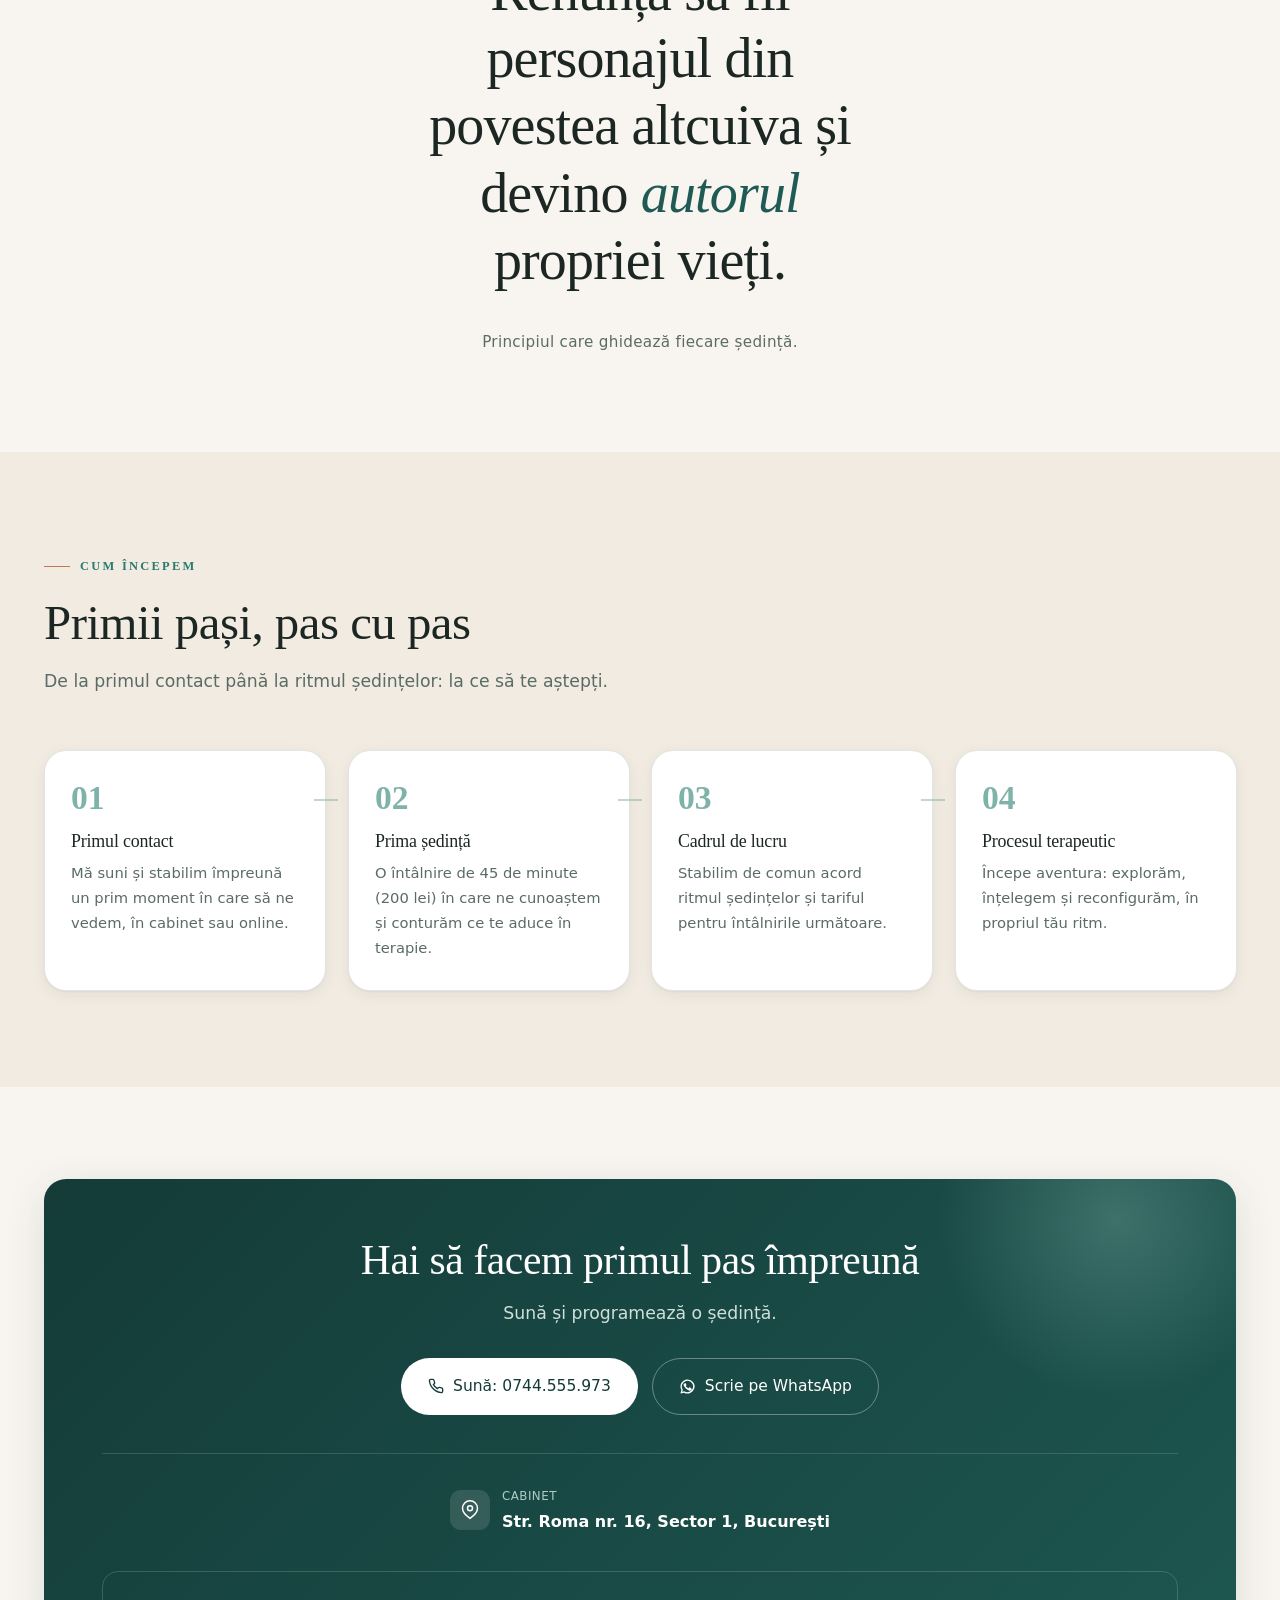
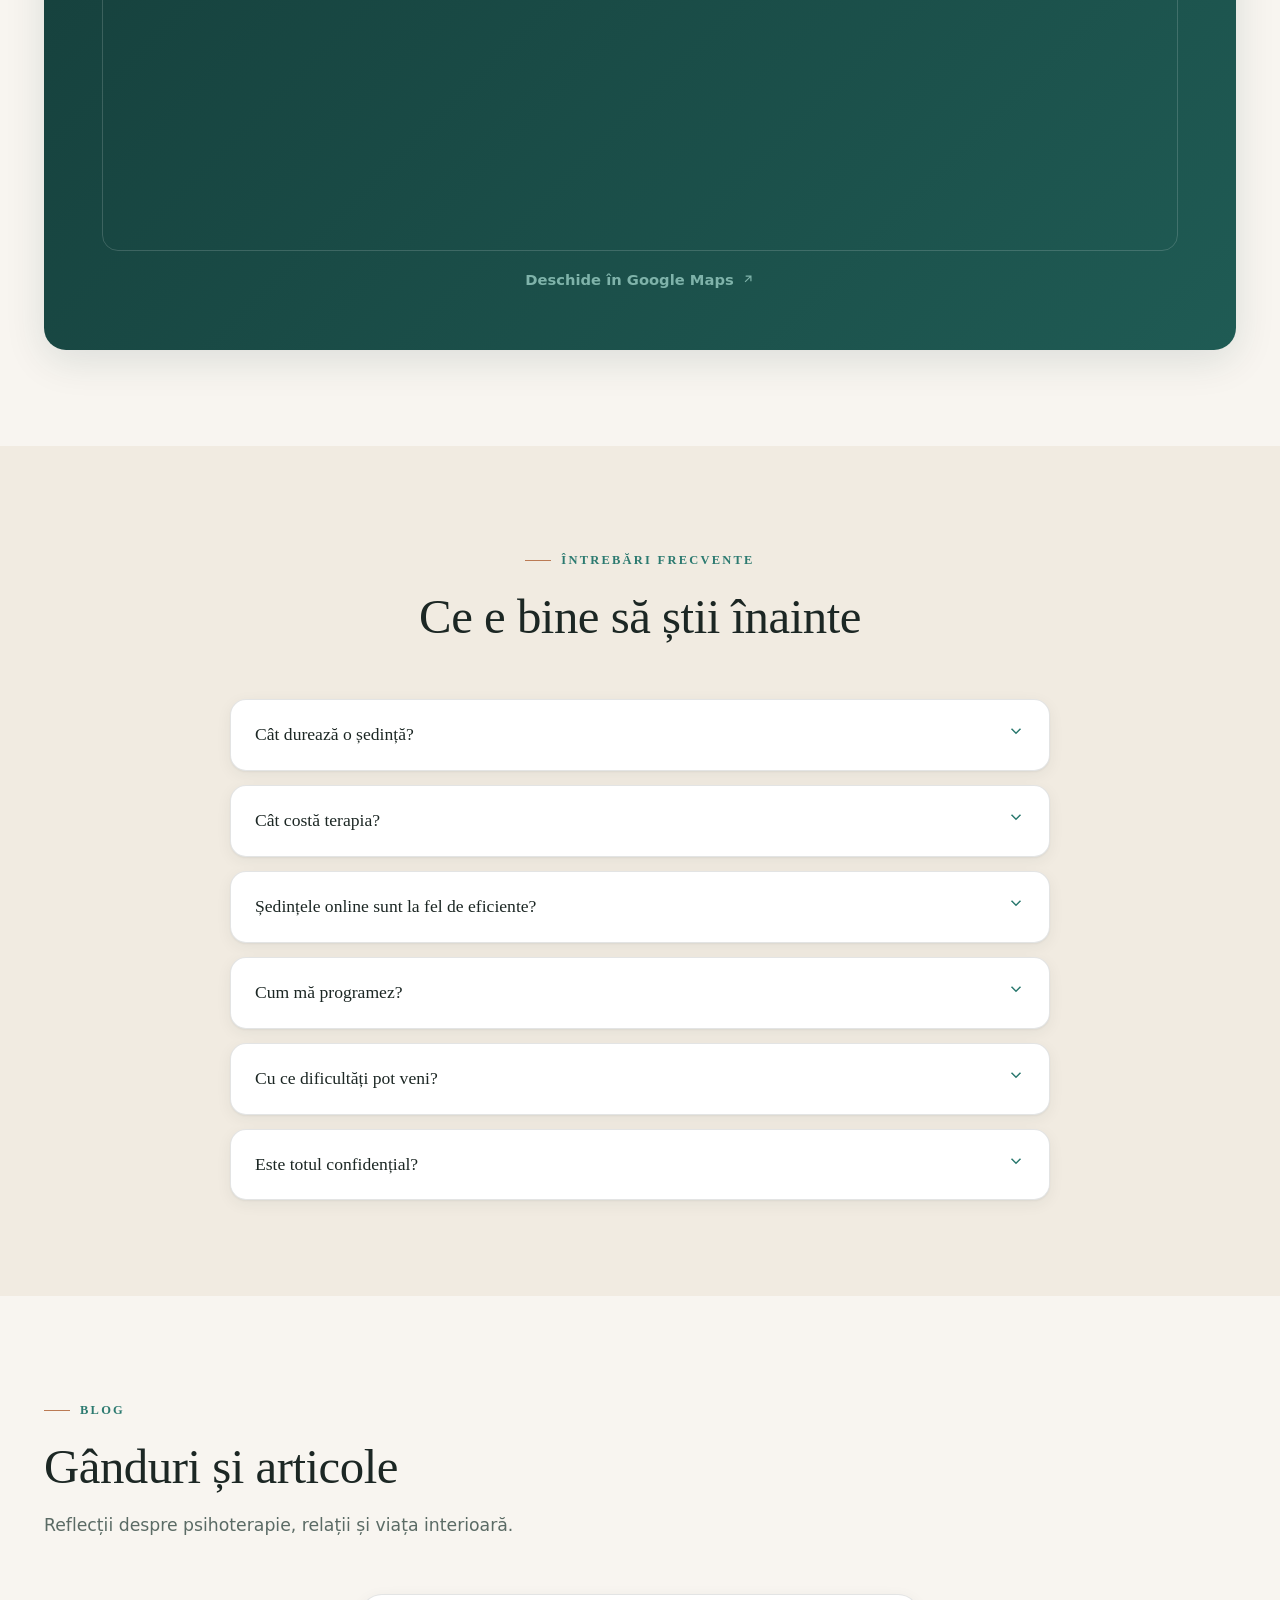
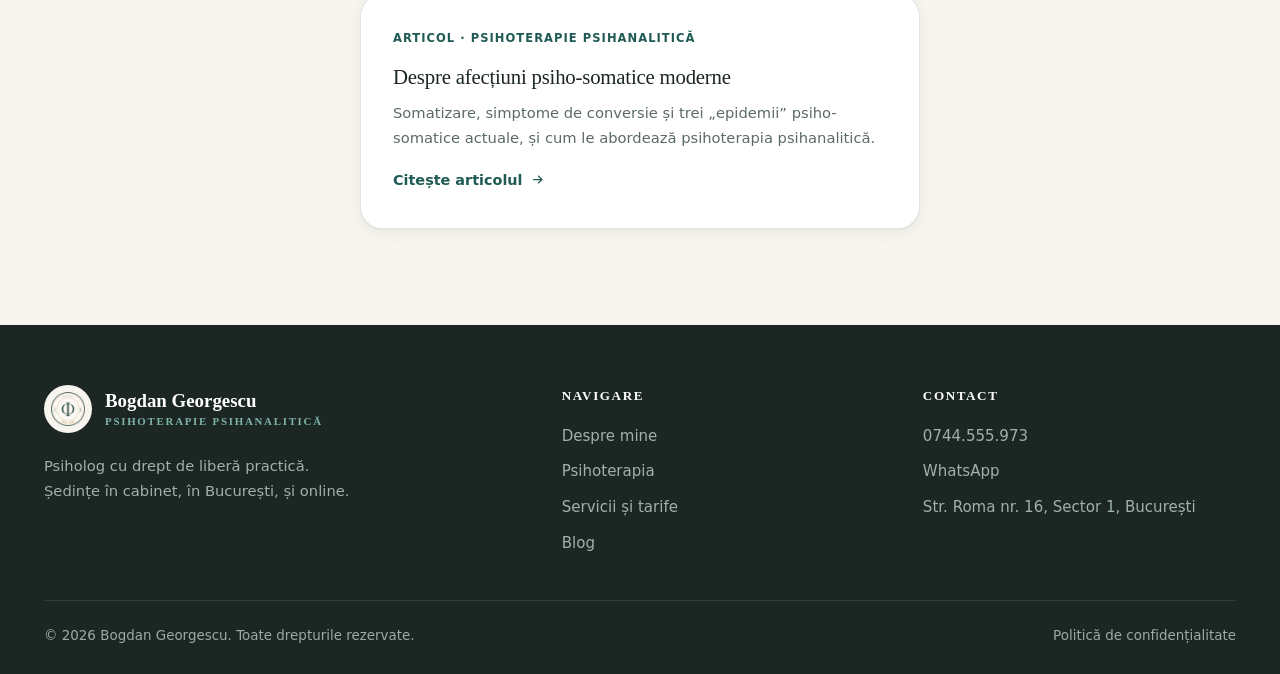
==== commit 29c8a83a: "Rescrie politica de confidentialitate: ton profesional, citeaza GDPR/Legea 190/2018, ANSPDCP Co-Auth" ====
--- a/index.html
+++ b/index.html
@@ -371,7 +371,7 @@
     </div>
     <div class="ft-bottom">
       <span>© <span id="year"></span> Bogdan Georgescu. Toate drepturile rezervate.</span>
-      <span><a href="nota-confidentialitate.html">Notă de confidențialitate</a></span>
+      <span><a href="nota-confidentialitate.html">Politică de confidențialitate</a></span>
     </div>
   </div>
 </footer>
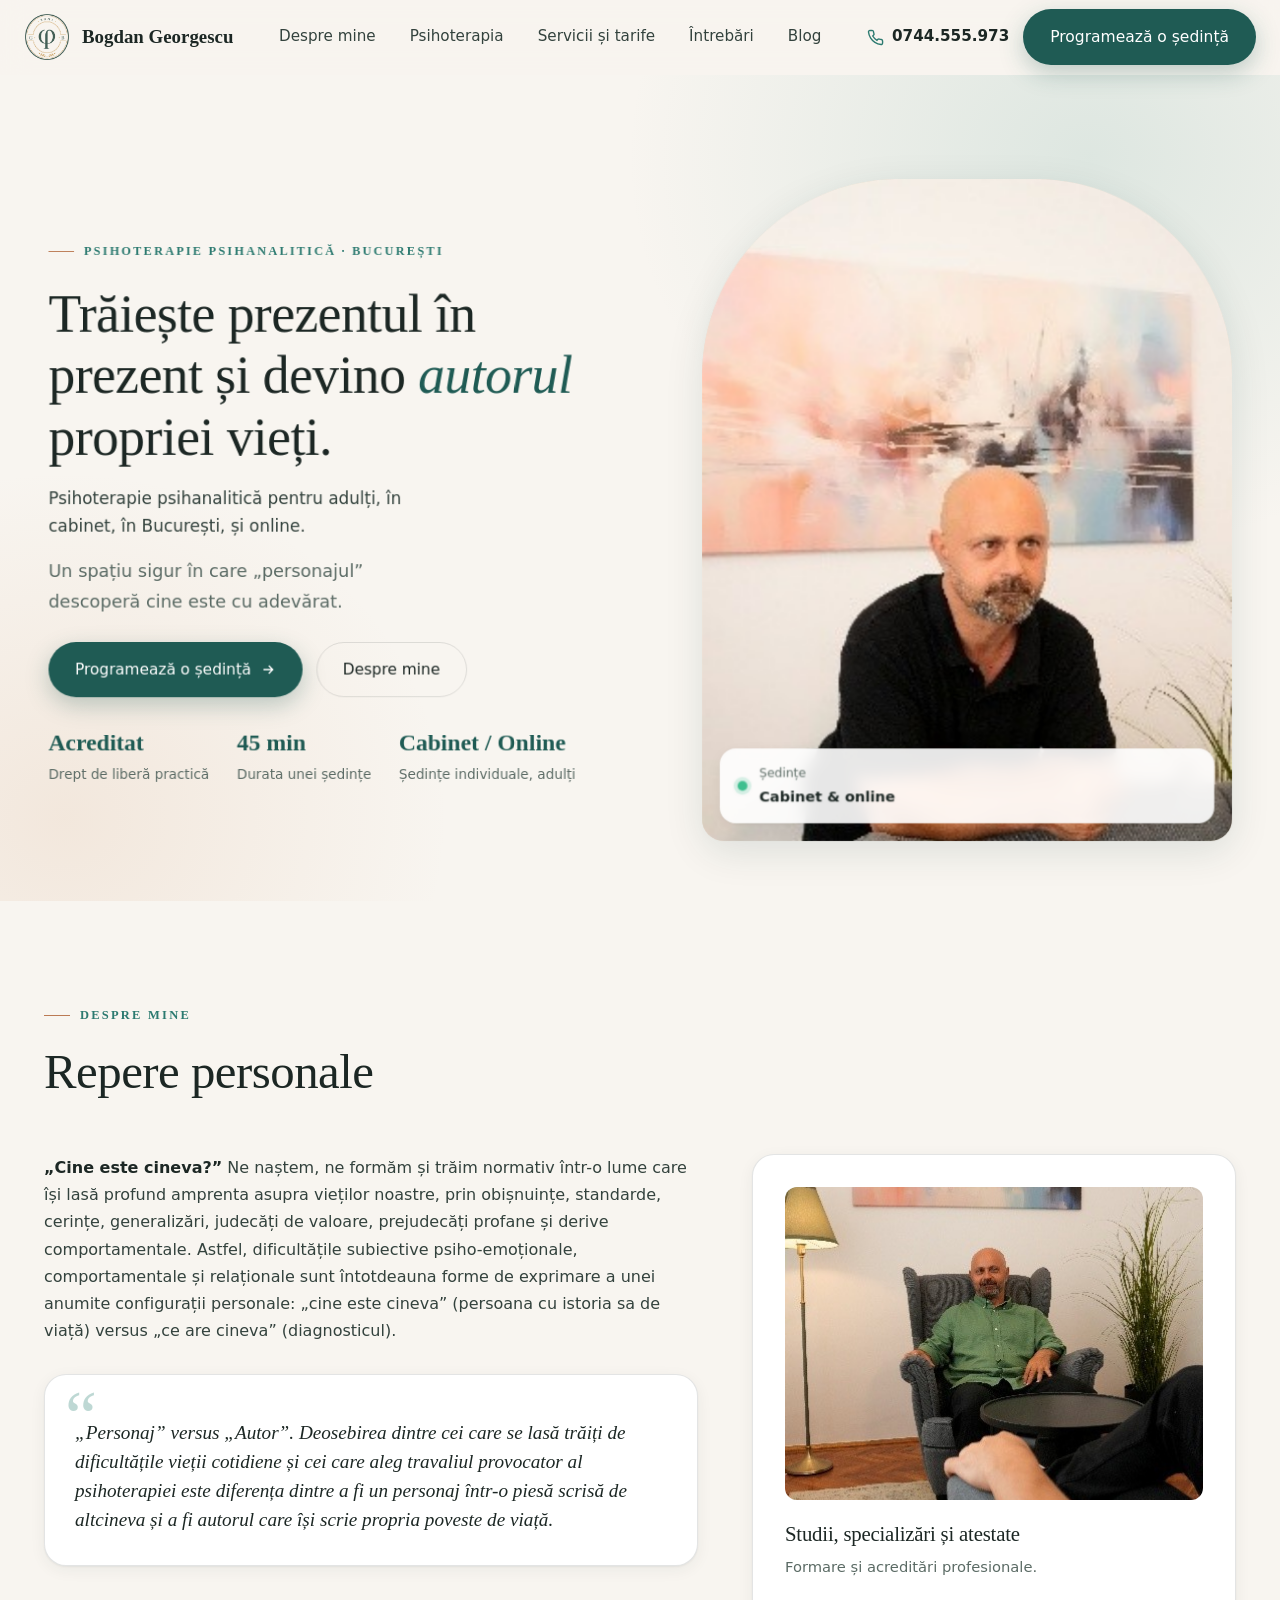
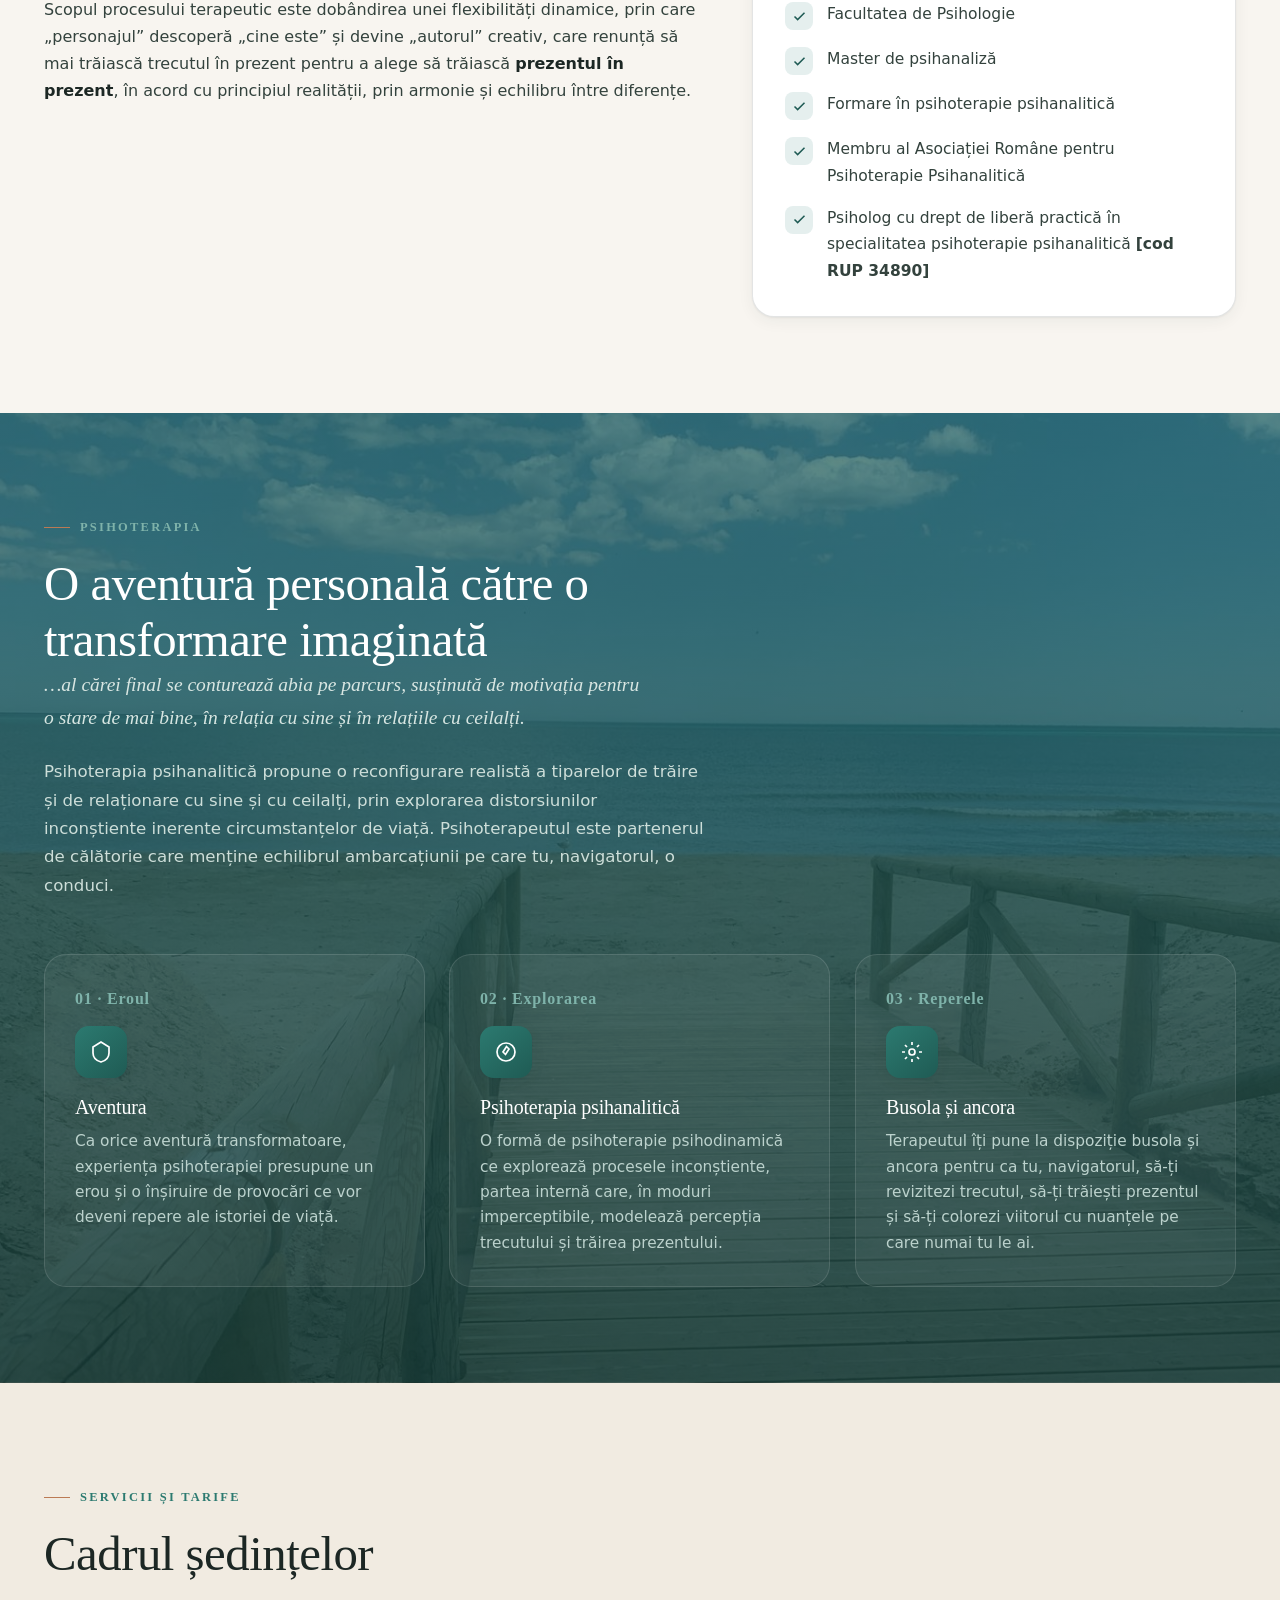
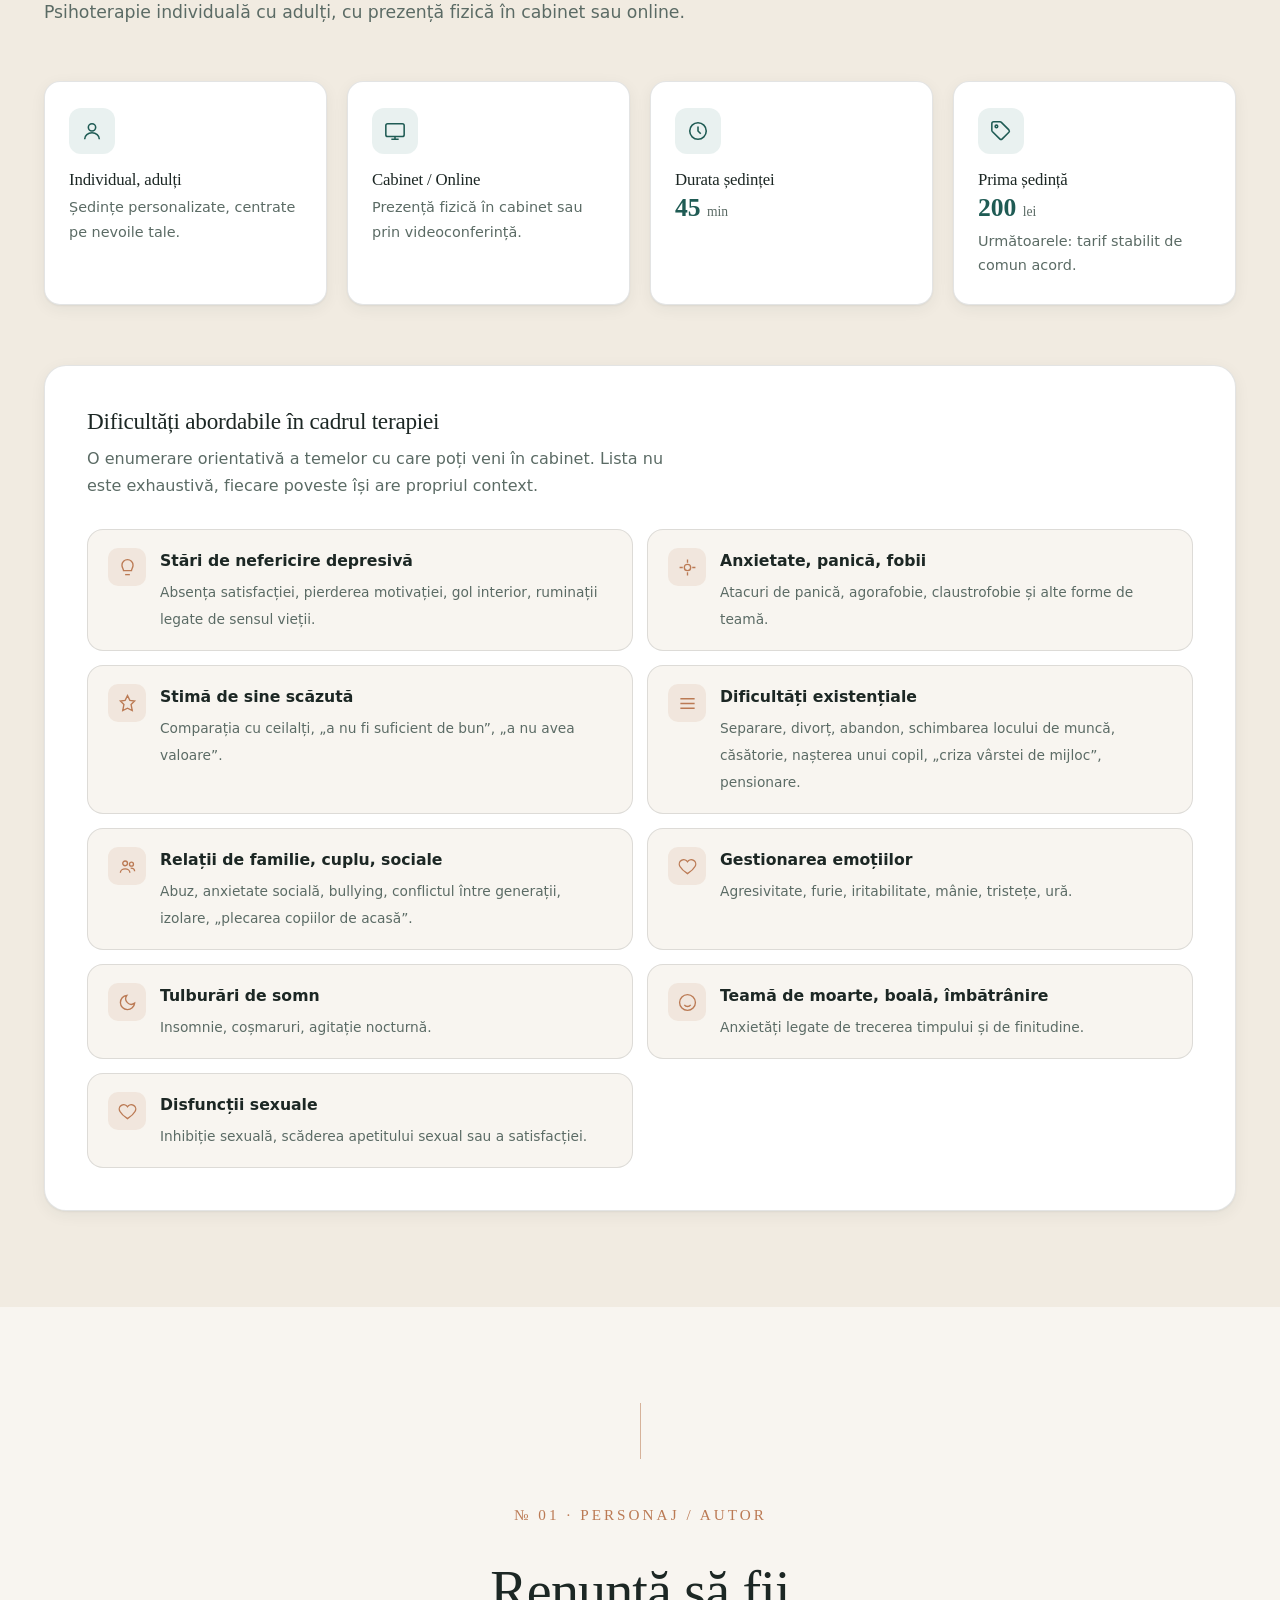
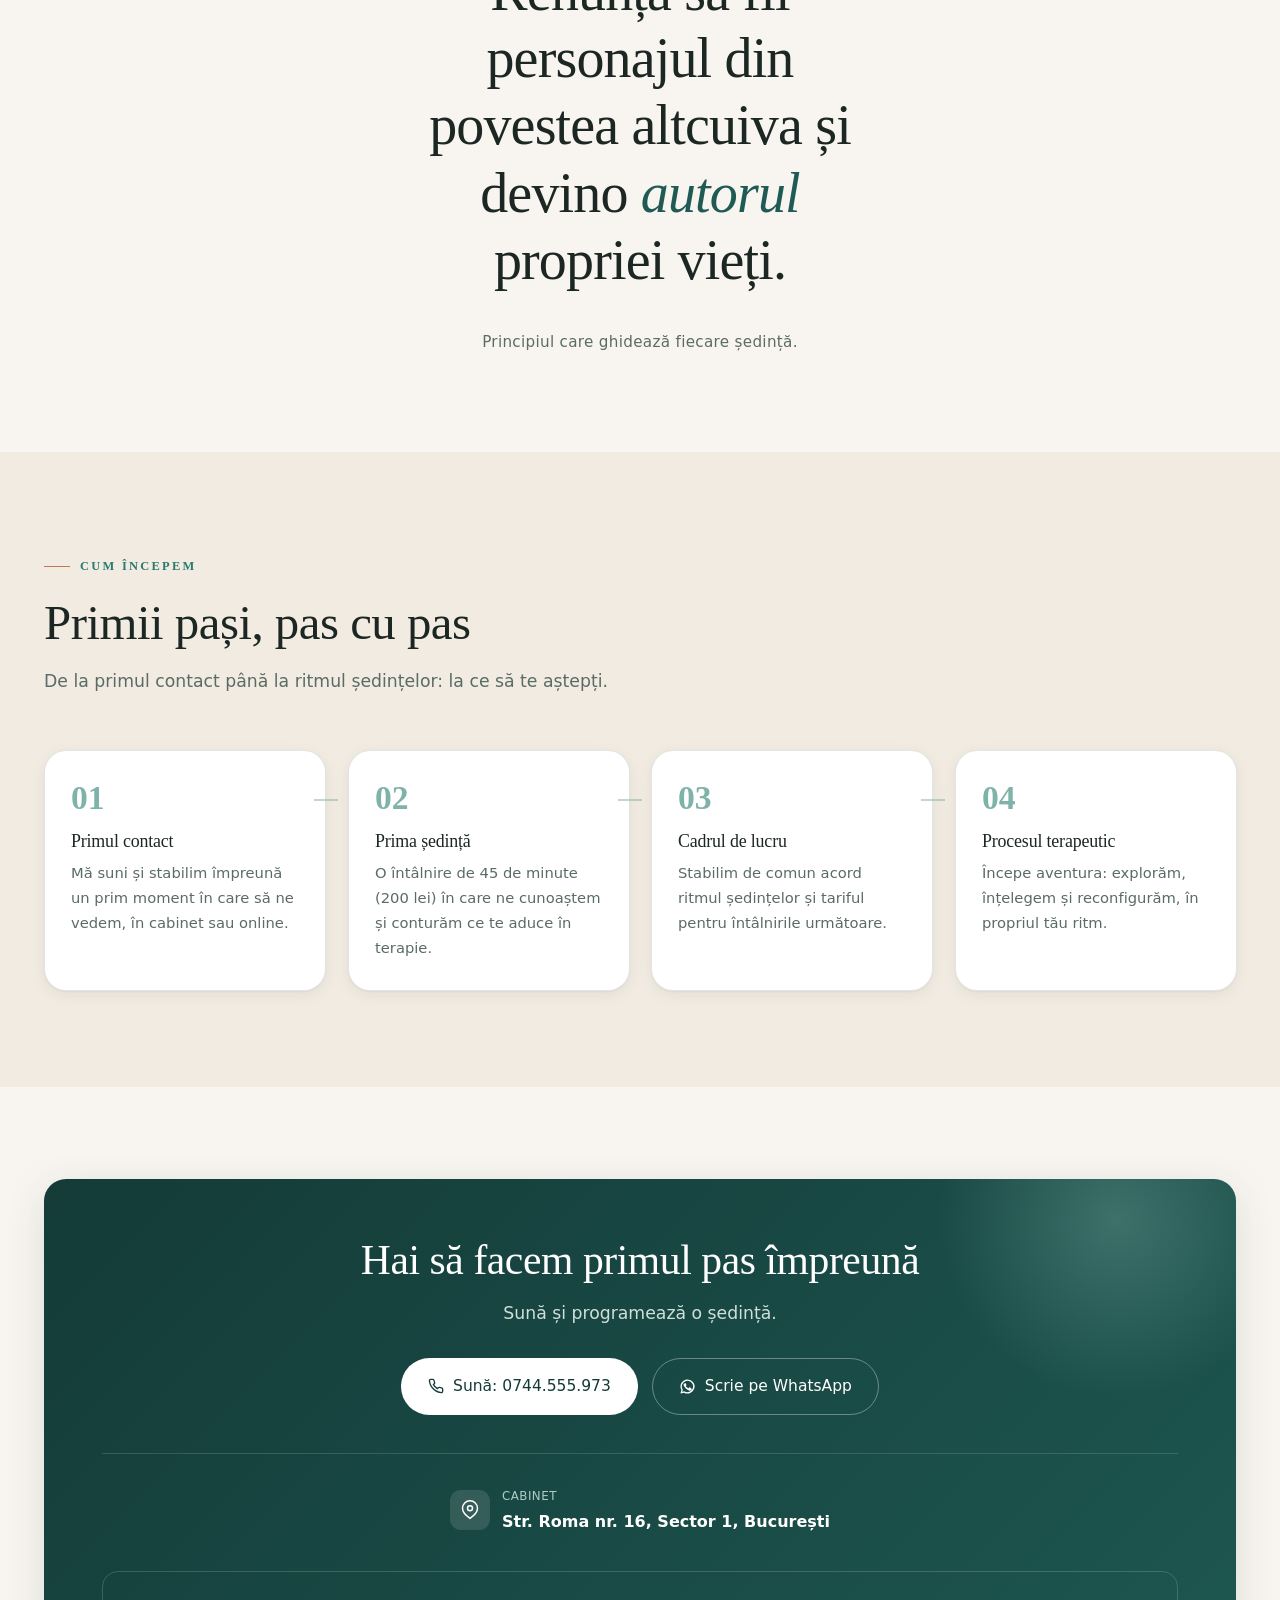
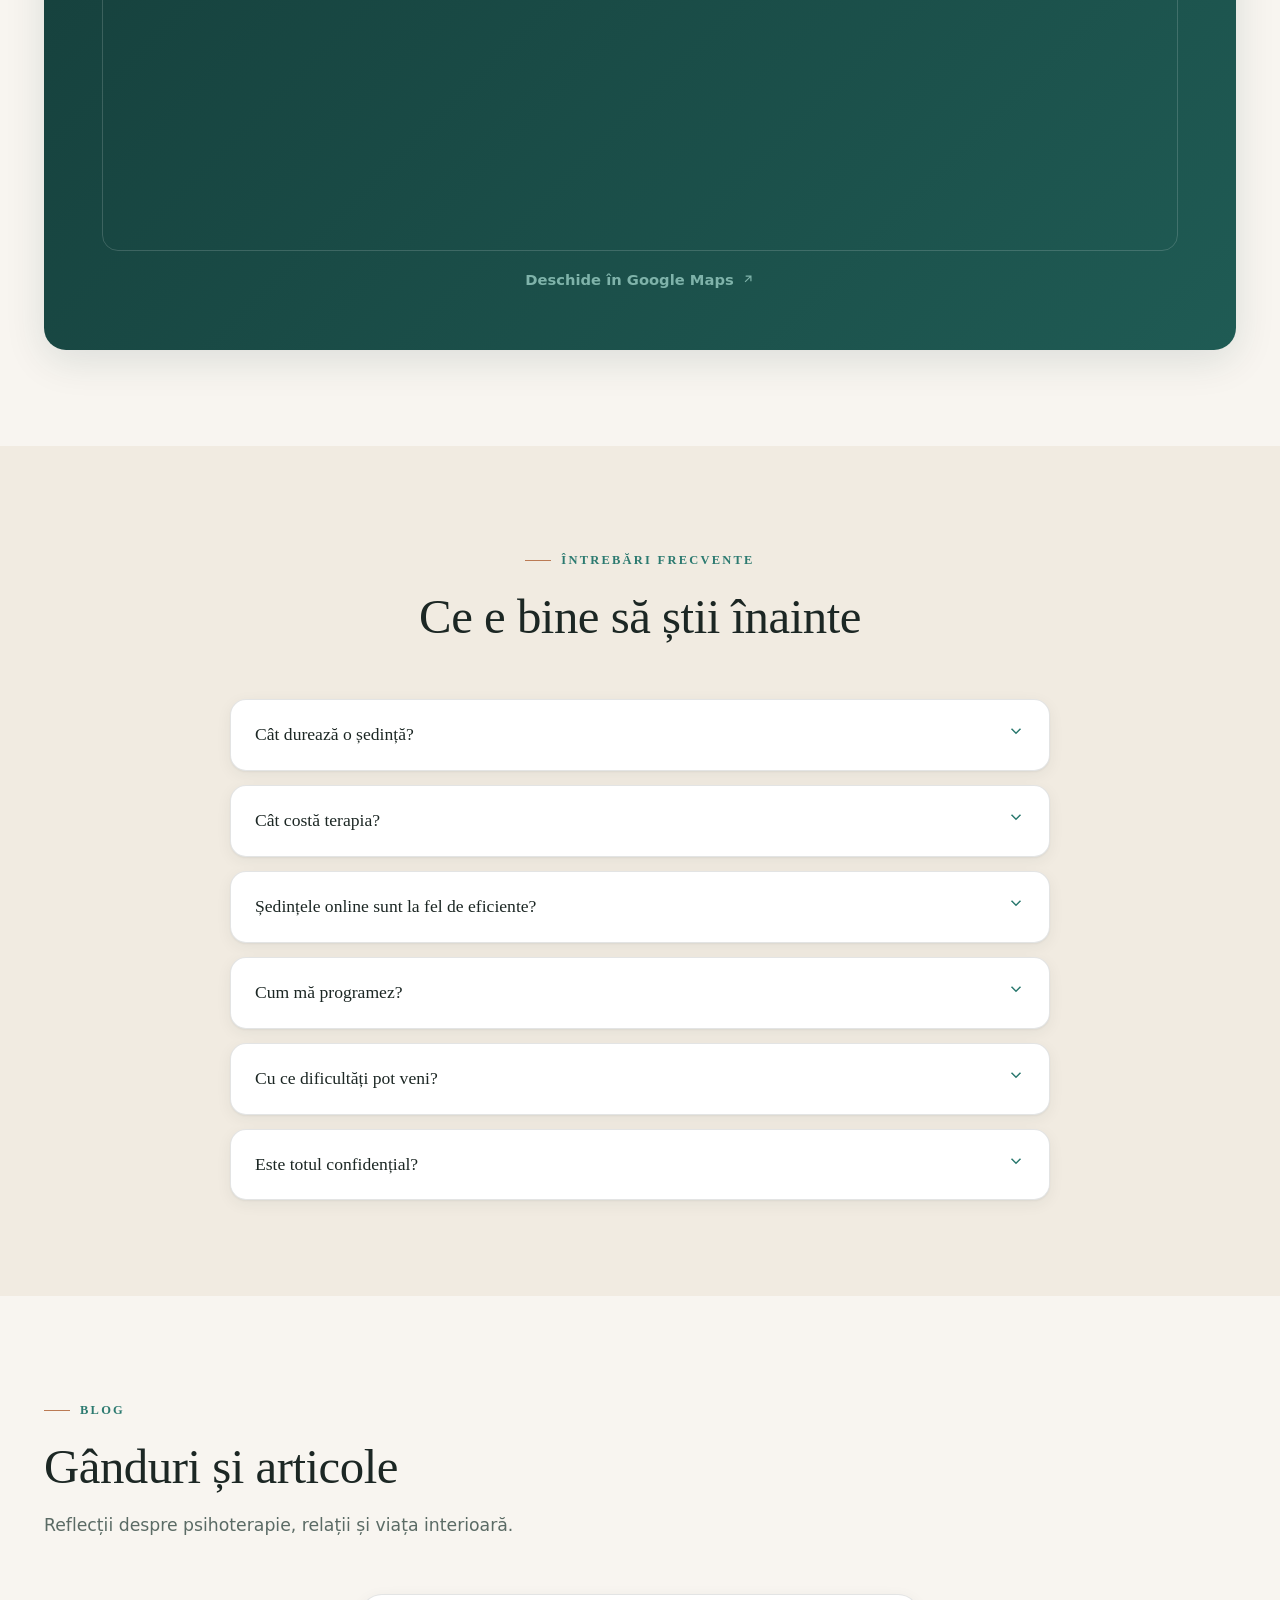
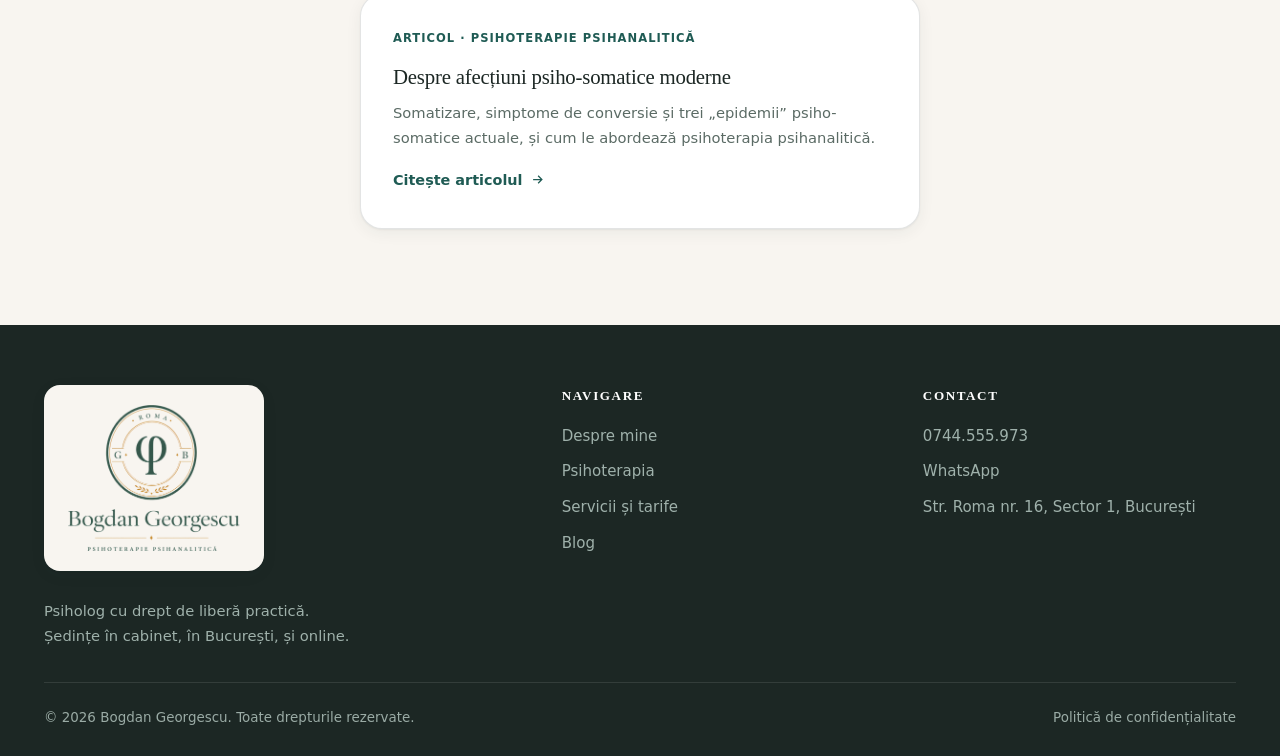
==== commit 51170256: "Logo corectat (psihanalitica) + lockup complet in footer Co-Authored-By: Claude Opus 4.8 <noreply@an" ====
--- a/index.html
+++ b/index.html
@@ -349,10 +349,7 @@
   <div class="wrap">
     <div class="ft-top">
       <div class="ft-brand">
-        <a href="#top" class="ft-brandlink">
-          <span class="ft-mark"><img src="images/logo-mark.png" alt=""></span>
-          <span class="ft-name">Bogdan Georgescu<small>Psihoterapie psihanalitică</small></span>
-        </a>
+        <a href="#top" class="ft-logo-card"><img src="images/logo-full.png" alt="Bogdan Georgescu · Psihoterapie psihanalitică"></a>
         <p class="ft-desc">Psiholog cu drept de liberă practică. Ședințe în cabinet, în București, și online.</p>
       </div>
       <div class="ft-col">
@@ -384,6 +381,9 @@
   <a href="#contact" class="btn btn-primary">Programează o ședință</a>
 </div>
 
+<!-- GoatCounter (statistici anonime, fara cookies). ACTIVARE: inlocuieste CODUL-TAU cu subdomeniul contului si scoate liniile de comentariu.
+<script data-goatcounter="https://CODUL-TAU.goatcounter.com/count" async src="//gc.zgo.at/count.js"></script>
+-->
 <script>
 // year
 document.getElementById('year').textContent = new Date().getFullYear();
--- a/styles.css
+++ b/styles.css
@@ -435,3 +435,7 @@
 /* article/legal unordered list */
 .article-body ul{margin:0 0 20px;padding-left:20px}
 .article-body ul>li{margin-bottom:9px;font-size:1.05rem;line-height:1.8;color:var(--ink-700)}
+
+/* footer full logo card (lockup pe fundal deschis, ca sa se vada pe footer-ul inchis) */
+.ft-logo-card{display:inline-block;background:var(--sand-50);border-radius:16px;padding:20px 24px;box-shadow:var(--shadow-sm)}
+.ft-logo-card img{width:172px;max-width:100%;display:block}
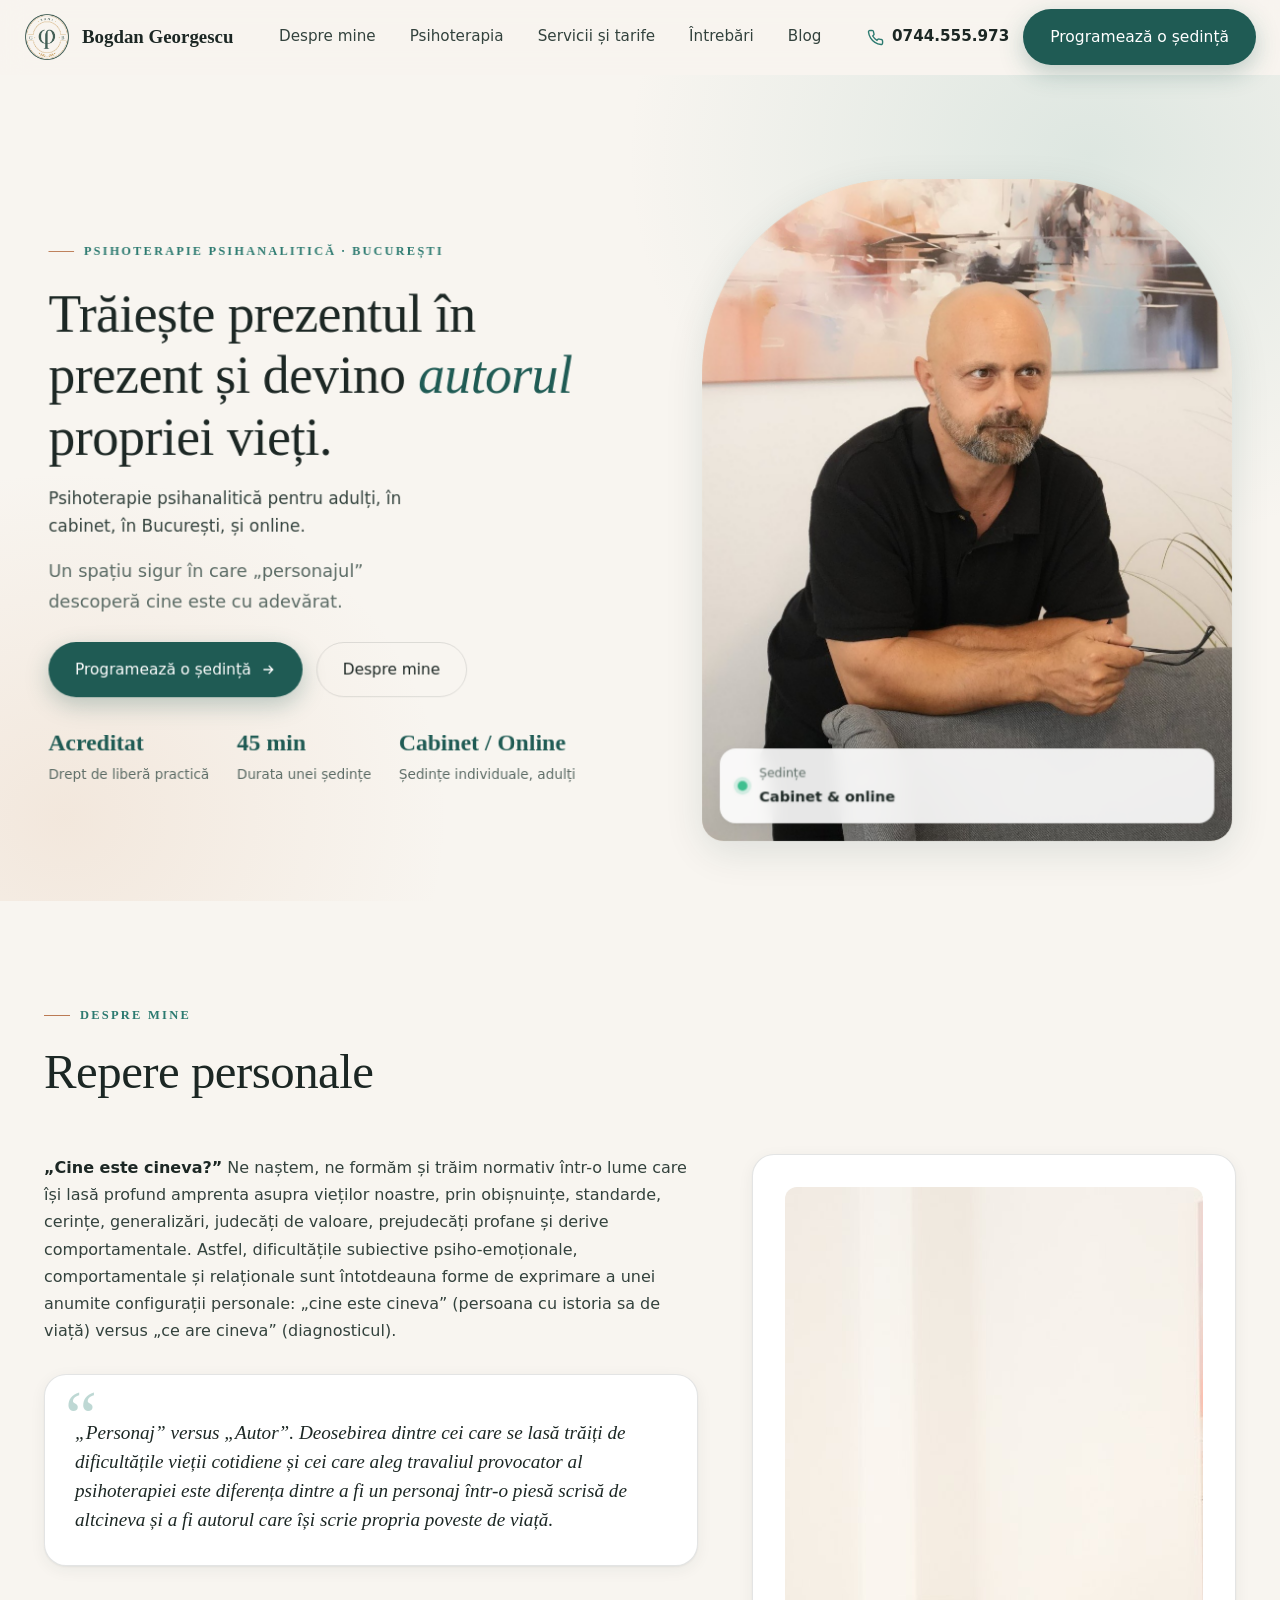
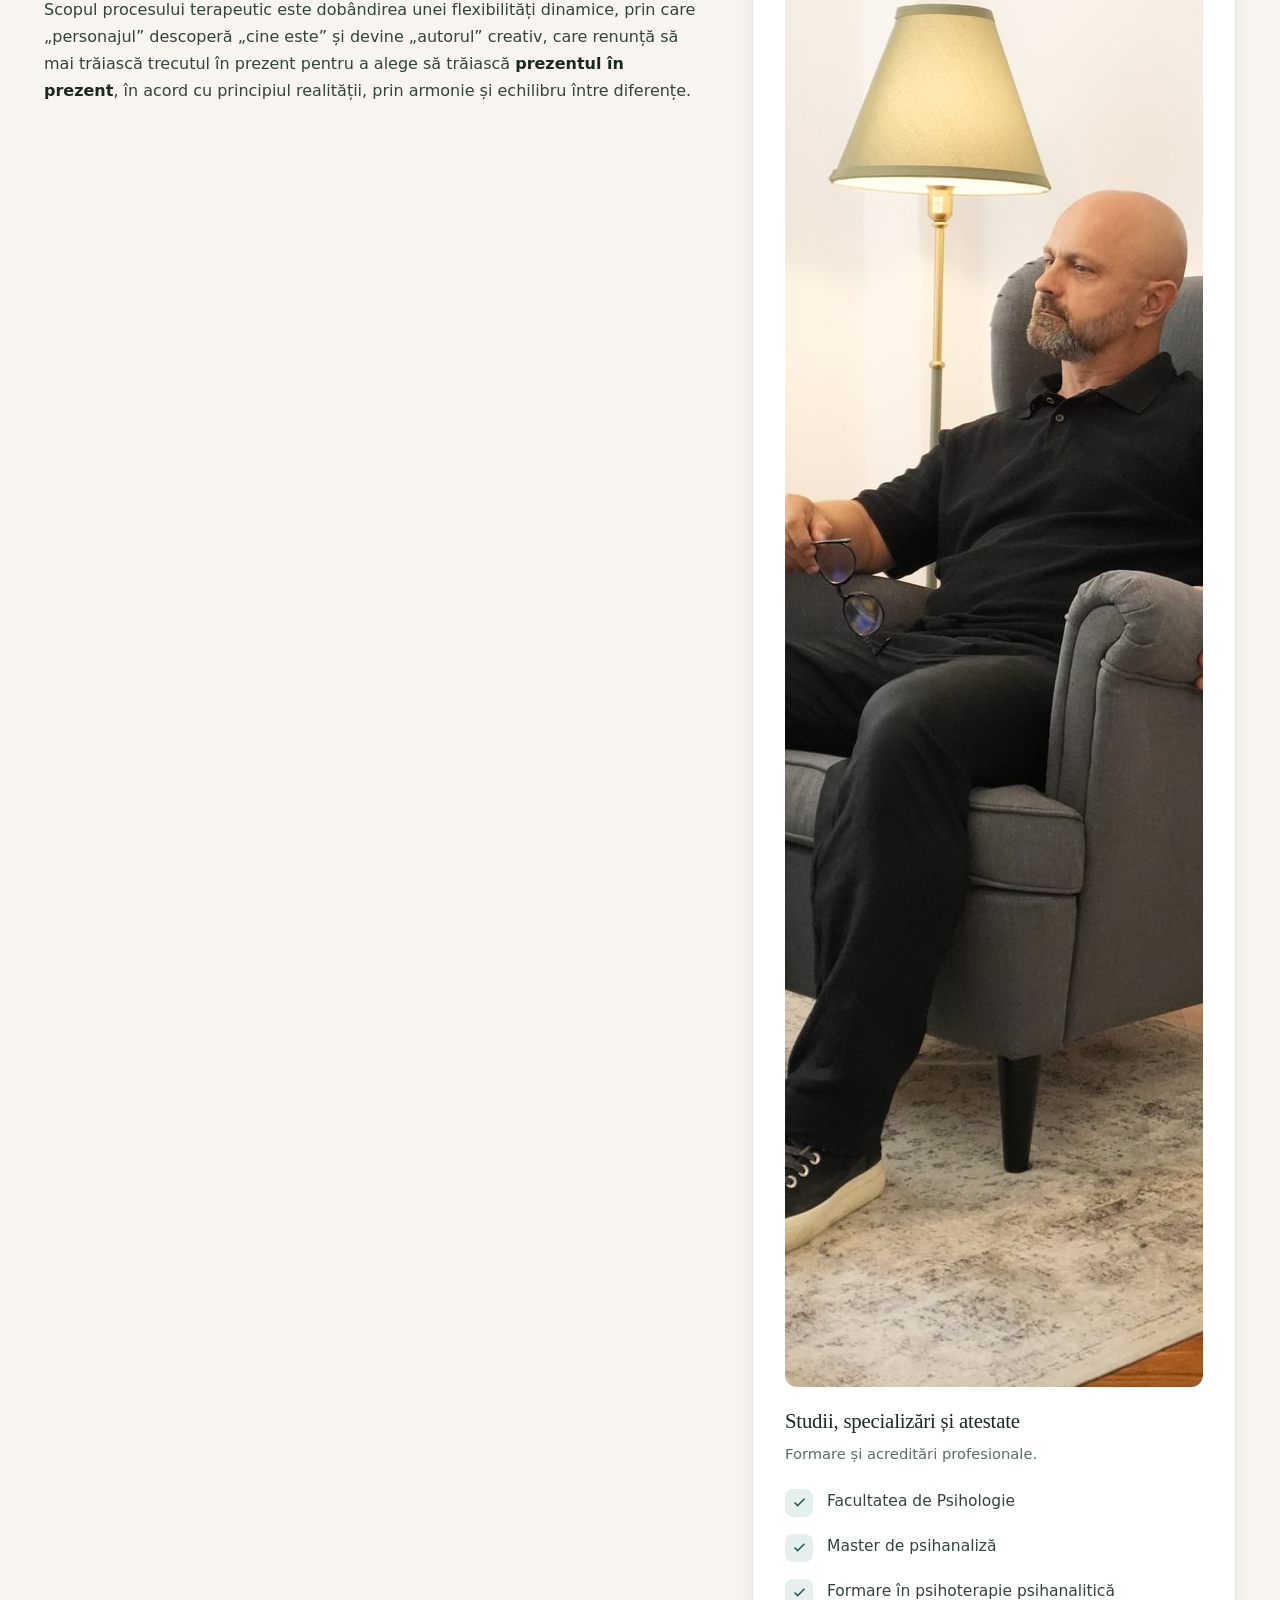
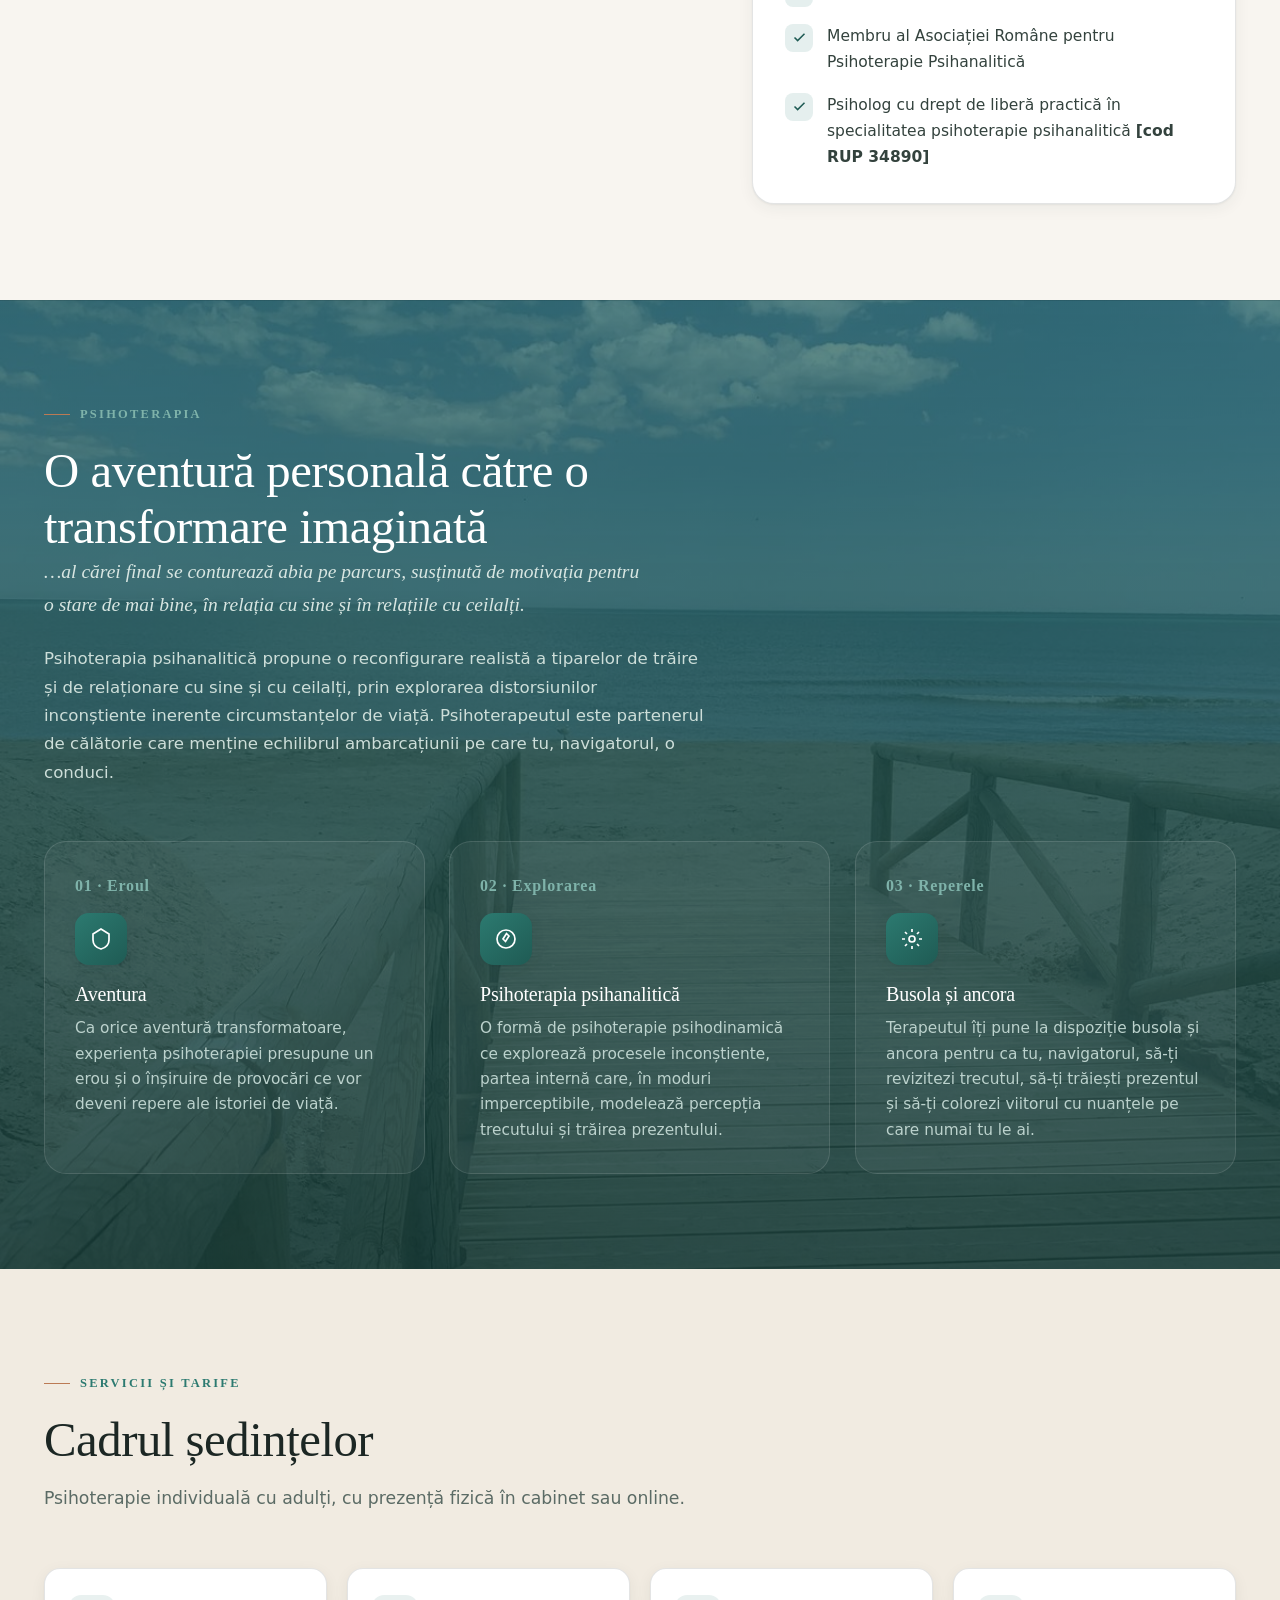
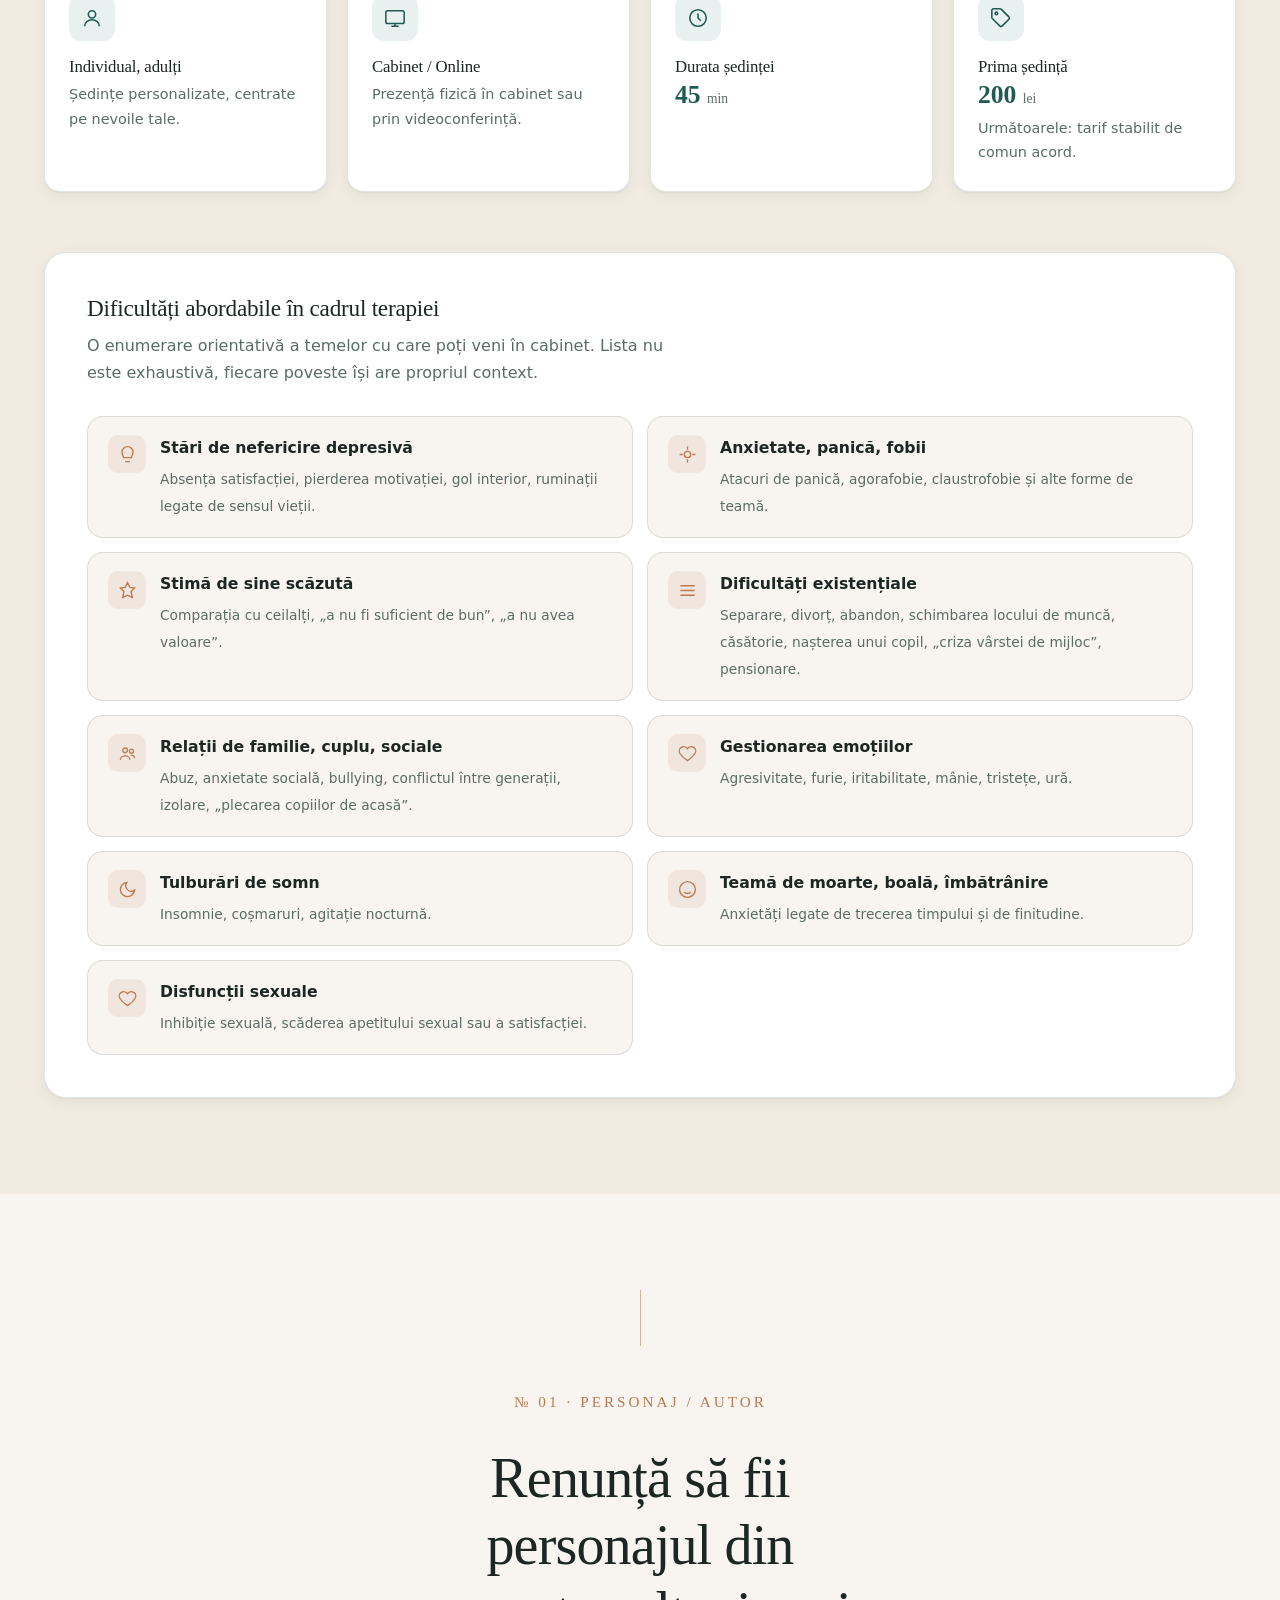
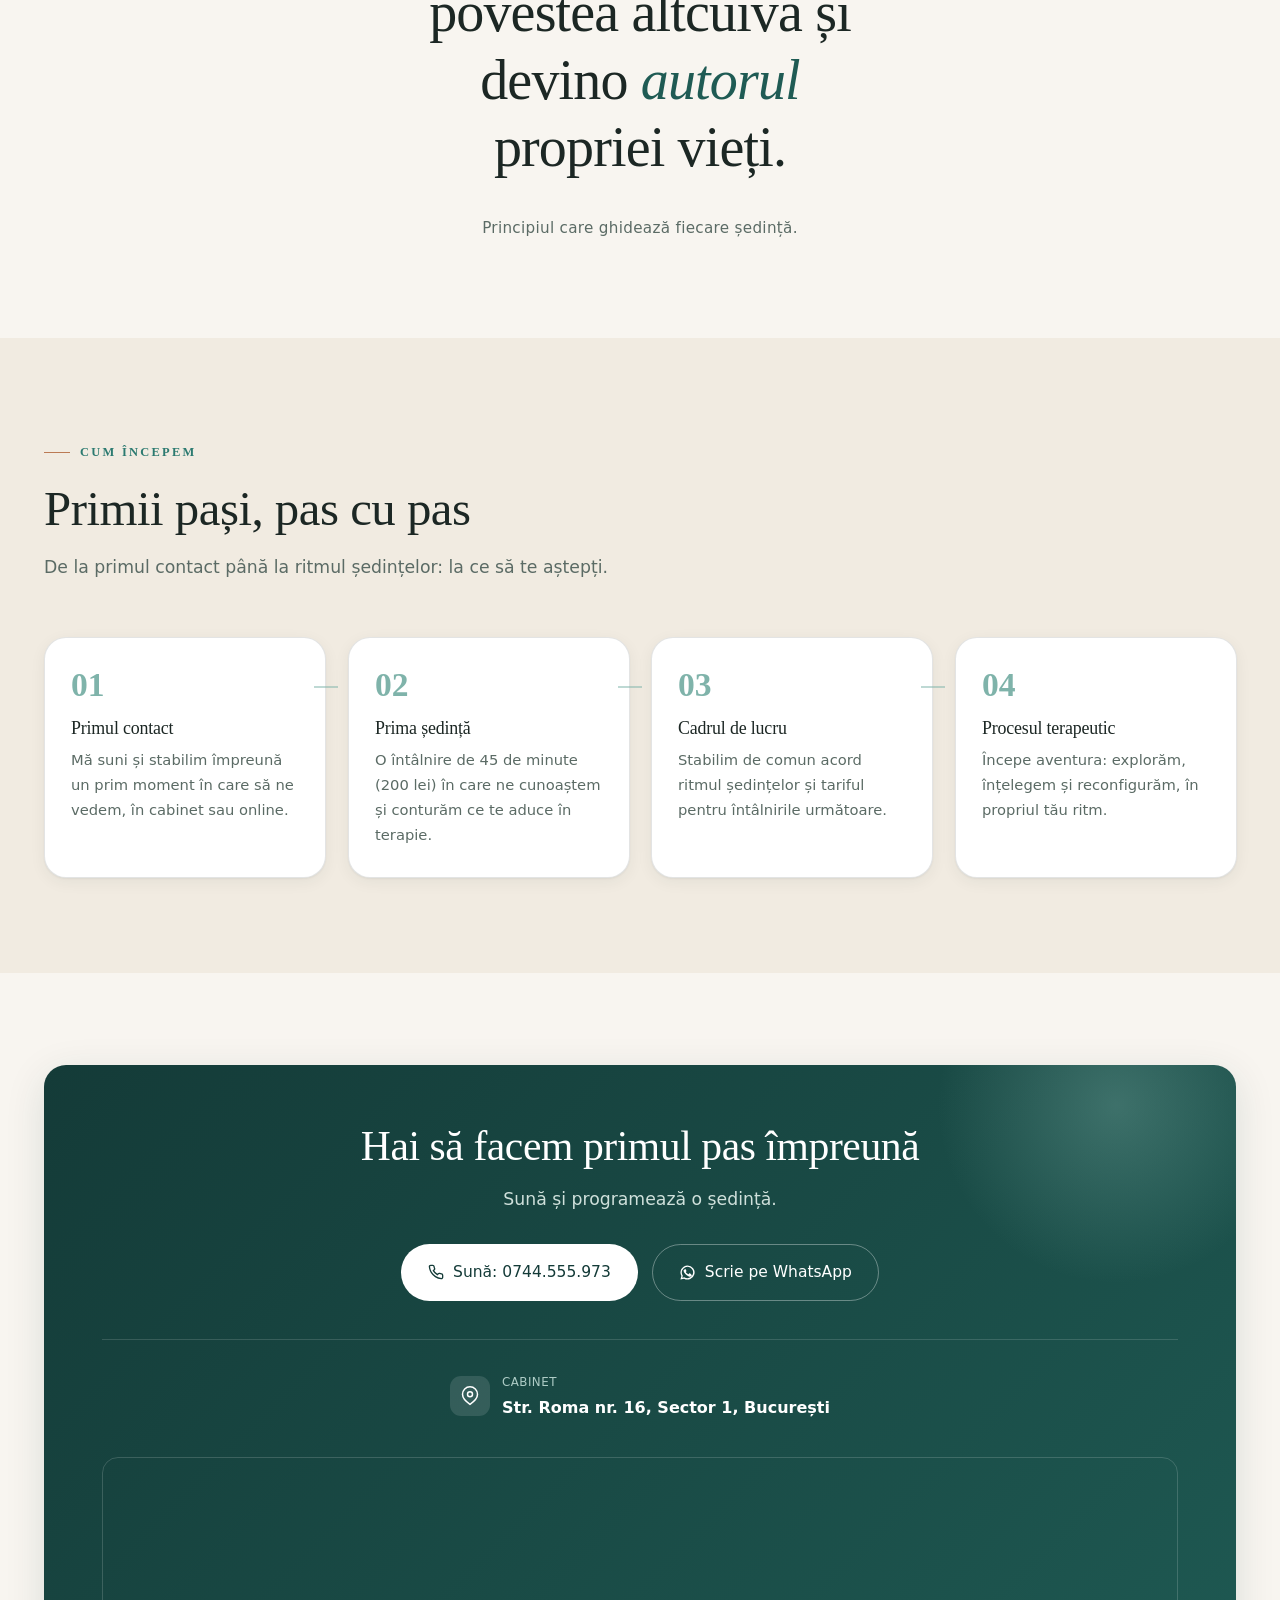
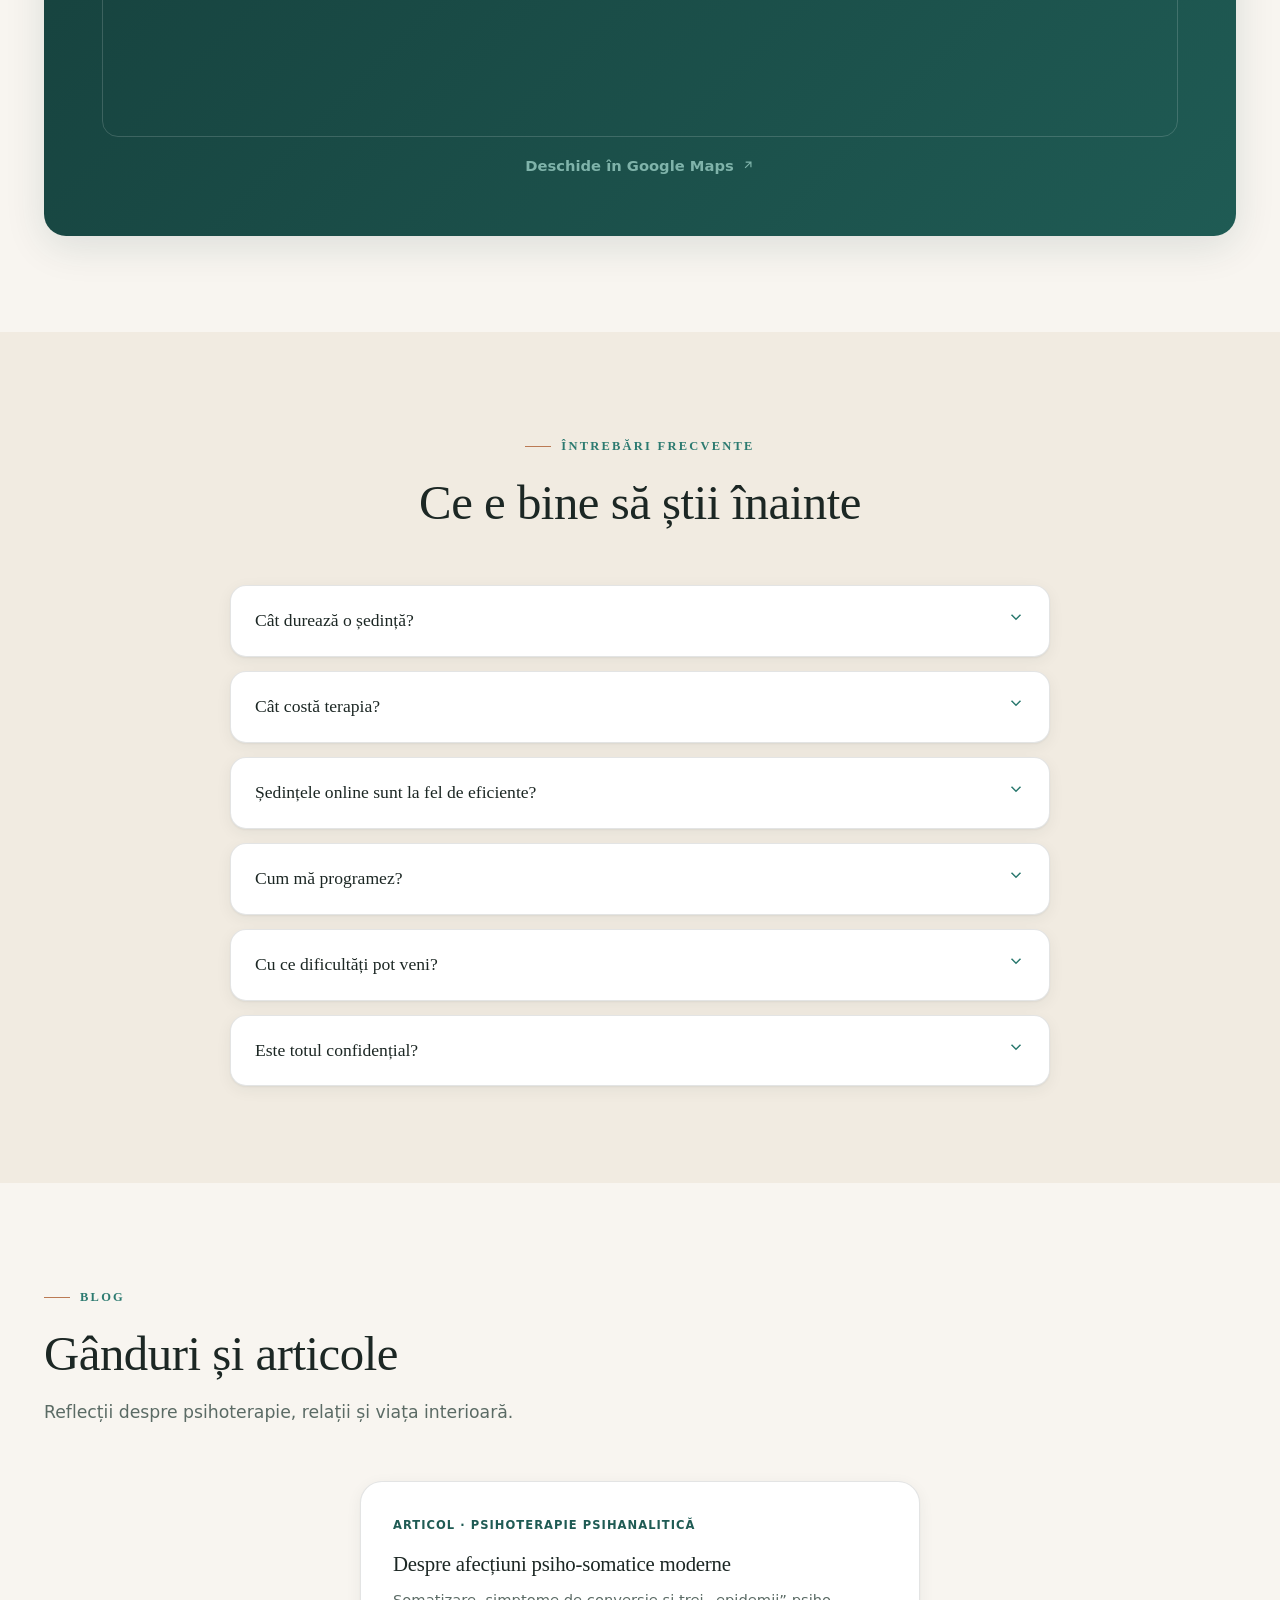
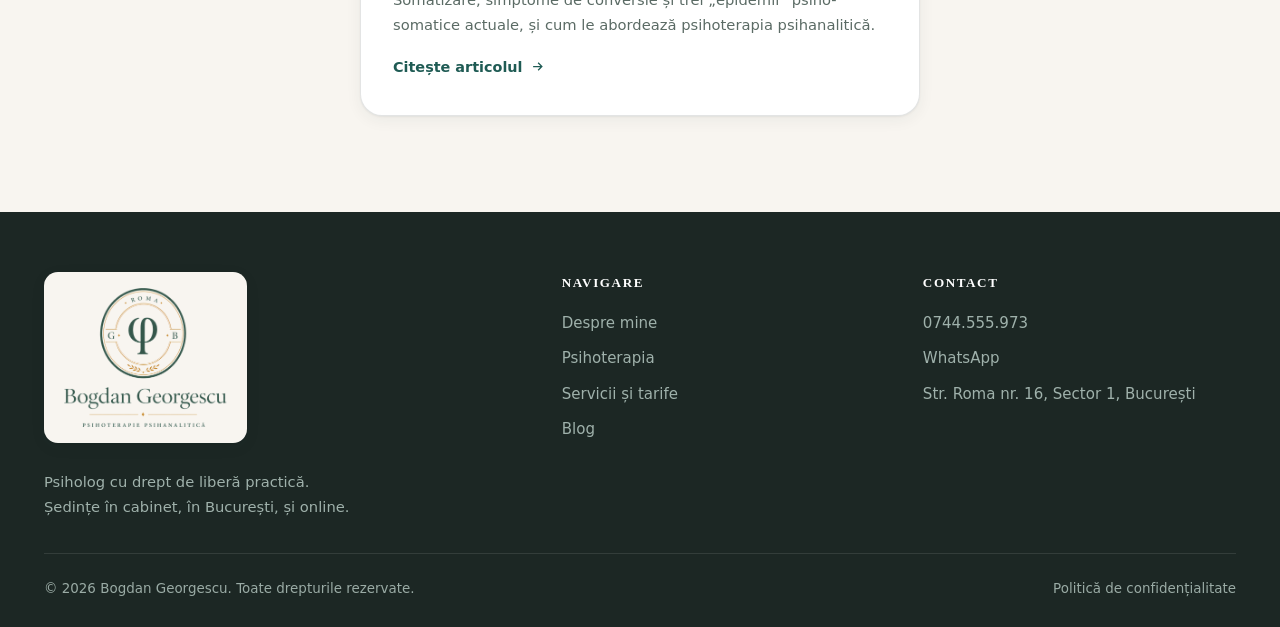
==== commit 5a9dc743: "SEO tehnic: date structurate (LocalBusiness/FAQ/Article), sitemap, robots, canonical, meta si alt-te" ====
--- a/index.html
+++ b/index.html
@@ -4,8 +4,8 @@
 <meta charset="UTF-8">
 <meta name="viewport" content="width=device-width, initial-scale=1.0">
 <meta name="robots" content="noindex, nofollow">
-<title>Bogdan Georgescu · Psihoterapie psihanalitică | București</title>
-<meta name="description" content="Cabinet de psihoterapie psihanalitică, psiholog cu drept de liberă practică. Ședințe individuale cu adulți, în cabinet (Str. Roma nr. 16, Sector 1, București) sau online.">
+<title>Psihoterapeut București · Bogdan Georgescu | Psihoterapie psihanalitică</title>
+<meta name="description" content="Cabinet de psihoterapie psihanalitică în București, Str. Roma nr. 16, Sector 1. Ședințe individuale pentru adulți, în cabinet sau online. Programări: 0744.555.973.">
 <meta name="theme-color" content="#143b38">
 <link rel="icon" type="image/png" href="images/logo-mark.png">
 <link rel="apple-touch-icon" href="images/logo-mark.png">
@@ -15,15 +15,161 @@
 <meta property="og:locale" content="ro_RO">
 <meta property="og:title" content="Bogdan Georgescu · Psihoterapie psihanalitică">
 <meta property="og:description" content="Un cadru terapeutic pentru explorarea dificultăților emoționale, relaționale și existențiale. Ședințe în cabinet (București) sau online.">
-<meta property="og:image" content="images/logo-full.png">
+<meta property="og:image" content="https://frincu13.github.io/cabinet-bogdan-georgescu/images/logo-full.png">
 <meta name="twitter:card" content="summary_large_image">
 <meta name="twitter:title" content="Bogdan Georgescu · Psihoterapie psihanalitică">
 <meta name="twitter:description" content="Psihoterapie psihanalitică pentru adulți, în cabinet, în București, și online.">
-<meta name="twitter:image" content="images/logo-full.png">
+<meta name="twitter:image" content="https://frincu13.github.io/cabinet-bogdan-georgescu/images/logo-full.png">
 
 <link rel="stylesheet" href="fonts.css">
 
 <link rel="stylesheet" href="styles.css">
+
+<link rel="canonical" href="https://frincu13.github.io/cabinet-bogdan-georgescu/">
+<meta name="author" content="Bogdan Georgescu">
+<meta property="og:url" content="https://frincu13.github.io/cabinet-bogdan-georgescu/">
+<meta property="og:site_name" content="Bogdan Georgescu · Psihoterapie psihanalitică">
+<meta name="geo.region" content="RO-B">
+<meta name="geo.placename" content="București">
+<meta name="geo.position" content="44.4538464;26.0947412">
+<meta name="ICBM" content="44.4538464, 26.0947412">
+<script type="application/ld+json">
+{
+ "@context": "https://schema.org",
+ "@graph": [
+  {
+   "@type": [
+    "Psychologist",
+    "LocalBusiness"
+   ],
+   "@id": "https://frincu13.github.io/cabinet-bogdan-georgescu/#cabinet",
+   "name": "Bogdan Georgescu — Cabinet de psihoterapie psihanalitică",
+   "description": "Cabinet de psihoterapie psihanalitică în București. Ședințe individuale pentru adulți, în cabinet sau online.",
+   "url": "https://frincu13.github.io/cabinet-bogdan-georgescu/",
+   "telephone": "+40744555973",
+   "image": "https://frincu13.github.io/cabinet-bogdan-georgescu/images/portret.jpg",
+   "logo": "https://frincu13.github.io/cabinet-bogdan-georgescu/images/logo-mark.png",
+   "priceRange": "200 RON",
+   "currenciesAccepted": "RON",
+   "address": {
+    "@type": "PostalAddress",
+    "streetAddress": "Str. Roma nr. 16",
+    "addressLocality": "București",
+    "addressRegion": "Sector 1",
+    "addressCountry": "RO"
+   },
+   "geo": {
+    "@type": "GeoCoordinates",
+    "latitude": 44.4538464,
+    "longitude": 26.0947412
+   },
+   "areaServed": [
+    {
+     "@type": "City",
+     "name": "București"
+    },
+    {
+     "@type": "Country",
+     "name": "România"
+    }
+   ],
+   "availableLanguage": {
+    "@type": "Language",
+    "name": "Română"
+   },
+   "knowsAbout": [
+    "psihoterapie psihanalitică",
+    "psihanaliză",
+    "anxietate",
+    "atacuri de panică",
+    "depresie",
+    "stimă de sine scăzută",
+    "dificultăți relaționale",
+    "tulburări de somn"
+   ],
+   "founder": {
+    "@id": "https://frincu13.github.io/cabinet-bogdan-georgescu/#persoana"
+   }
+  },
+  {
+   "@type": "Person",
+   "@id": "https://frincu13.github.io/cabinet-bogdan-georgescu/#persoana",
+   "name": "Bogdan Georgescu",
+   "jobTitle": "Psihoterapeut",
+   "url": "https://frincu13.github.io/cabinet-bogdan-georgescu/",
+   "description": "Psiholog cu drept de liberă practică în specialitatea psihoterapie psihanalitică.",
+   "knowsLanguage": "ro",
+   "worksFor": {
+    "@id": "https://frincu13.github.io/cabinet-bogdan-georgescu/#cabinet"
+   }
+  },
+  {
+   "@type": "WebSite",
+   "@id": "https://frincu13.github.io/cabinet-bogdan-georgescu/#website",
+   "url": "https://frincu13.github.io/cabinet-bogdan-georgescu/",
+   "name": "Bogdan Georgescu · Psihoterapie psihanalitică",
+   "inLanguage": "ro-RO",
+   "publisher": {
+    "@id": "https://frincu13.github.io/cabinet-bogdan-georgescu/#cabinet"
+   }
+  },
+  {
+   "@type": "FAQPage",
+   "@id": "https://frincu13.github.io/cabinet-bogdan-georgescu/#faq",
+   "mainEntity": [
+    {
+     "@type": "Question",
+     "name": "Cât durează o ședință?",
+     "acceptedAnswer": {
+      "@type": "Answer",
+      "text": "O ședință durează 45 de minute."
+     }
+    },
+    {
+     "@type": "Question",
+     "name": "Cât costă terapia?",
+     "acceptedAnswer": {
+      "@type": "Answer",
+      "text": "Prima ședință este 200 de lei. Pentru ședințele următoare, tariful se stabilește de comun acord."
+     }
+    },
+    {
+     "@type": "Question",
+     "name": "Ședințele online sunt la fel de eficiente?",
+     "acceptedAnswer": {
+      "@type": "Answer",
+      "text": "În perioada actuală, cu precădere după constrângerile, provocările și noile obișnuințe determinate de pandemia de COVID-19, ședințele desfășurate în mediul online au devenit o realitate din ce în ce mai des accesată inclusiv în domeniul psihoterapiei. Eficiența este raportul dintre rezultatele obținute și eforturile depuse, astfel că raportul de eficiență dintre ședințele online și cele cu prezență fizică ar trebui să fie sensibil egal, în sensul în care diferența de efort se reflectă în diferența dintre rezultate. Diferența comparativă dintre cele două tipuri de desfășurare a ședințelor este corespunzătoare diferenței dintre a trăi experiența relației cu o altă persoană în prezența acesteia și a trăi experiența relației în mediul virtual, din care lipsesc părți semnificative ale experienței trăite în prezența fizică a celeilalte persoane. Spre exemplu, eficiența poate fi privită în termenii diferenței multi-stratificate dintre a participa la o petrecere cu prezență fizică și a participa la o petrecere online."
+     }
+    },
+    {
+     "@type": "Question",
+     "name": "Cum mă programez?",
+     "acceptedAnswer": {
+      "@type": "Answer",
+      "text": "Telefonic sau pe WhatsApp, la 0744.555.973."
+     }
+    },
+    {
+     "@type": "Question",
+     "name": "Cu ce dificultăți pot veni?",
+     "acceptedAnswer": {
+      "@type": "Answer",
+      "text": "De la stări de neliniște, anxietate sau tristețe, până la dificultăți în relații, momente de cumpănă existențială sau întrebări legate de sensul vieții. Vezi lista completă în secțiunea „Servicii și tarife”."
+     }
+    },
+    {
+     "@type": "Question",
+     "name": "Este totul confidențial?",
+     "acceptedAnswer": {
+      "@type": "Answer",
+      "text": "Confidențialitatea este unul dintre reperele fundamentale fără de care nu poate exista o relație psihoterapeutică și care îl obligă pe terapeut să protejeze confidențialitatea tuturor informațiilor la care are acces în timpul desfășurării activității sale. Excepțiile de la obligația de confidențialitate sunt impuse de lege și de situații precum: protecția sănătății publice, prevenirea unui pericol iminent, punerea în pericol a vieții sau sănătății propriei persoane sau a unei alte persoane."
+     }
+    }
+   ]
+  }
+ ]
+}
+</script>
 </head>
 <body>
 
@@ -81,7 +227,7 @@
 
     <div class="reveal">
       <div class="portrait">
-        <img src="images/portret.jpg" alt="Psihoterapeut Bogdan Georgescu" class="portrait-img">
+        <img src="images/portret.jpg" alt="Psihoterapeutul Bogdan Georgescu în cabinetul din București" class="portrait-img" width="1040" height="1300" decoding="async">
         <div class="badge">
           <span class="dot"></span>
           <div><small>Ședințe</small><strong>Cabinet &amp; online</strong></div>
@@ -110,7 +256,7 @@
       </div>
 
       <aside class="credentials reveal">
-        <img src="images/cabinet.jpg" alt="Cabinetul de psihoterapie" class="cab-img">
+        <img src="images/cabinet.jpg" alt="Cabinetul de psihoterapie din Str. Roma, Sector 1, București" class="cab-img" width="1200" height="1800" loading="lazy" decoding="async">
         <h3>Studii, specializări și atestate</h3>
         <p class="muted">Formare și acreditări profesionale.</p>
         <ul class="cred-list">
--- a/styles.css
+++ b/styles.css
@@ -321,8 +321,8 @@
 
 /* images */
 .brand .logo-mark{width:46px;height:46px;object-fit:contain;flex:0 0 46px}
-.portrait-img{width:100%;height:100%;object-fit:cover;object-position:center 18%}
-.cab-img{width:100%;border-radius:12px;margin-bottom:22px;aspect-ratio:4/3;object-fit:cover;object-position:center}
+.portrait-img{width:100%;height:100%;object-fit:cover;object-position:center}
+.cab-img{width:100%;border-radius:12px;margin-bottom:22px;aspect-ratio:1/1;object-fit:cover;object-position:center}
 .ft-logo{display:inline-block;background:var(--sand-50);border-radius:16px;padding:20px 24px;box-shadow:var(--shadow-sm)}
 .ft-logo img{width:200px;max-width:100%;display:block}
 
@@ -437,5 +437,5 @@
 .article-body ul>li{margin-bottom:9px;font-size:1.05rem;line-height:1.8;color:var(--ink-700)}
 
 /* footer full logo card (lockup pe fundal deschis, ca sa se vada pe footer-ul inchis) */
-.ft-logo-card{display:inline-block;background:var(--sand-50);border-radius:16px;padding:20px 24px;box-shadow:var(--shadow-sm)}
-.ft-logo-card img{width:172px;max-width:100%;display:block}
+.ft-logo-card{display:inline-block;background:var(--sand-50);border-radius:14px;padding:16px 20px;box-shadow:var(--shadow-sm)}
+.ft-logo-card img{width:163px;max-width:100%;display:block}
